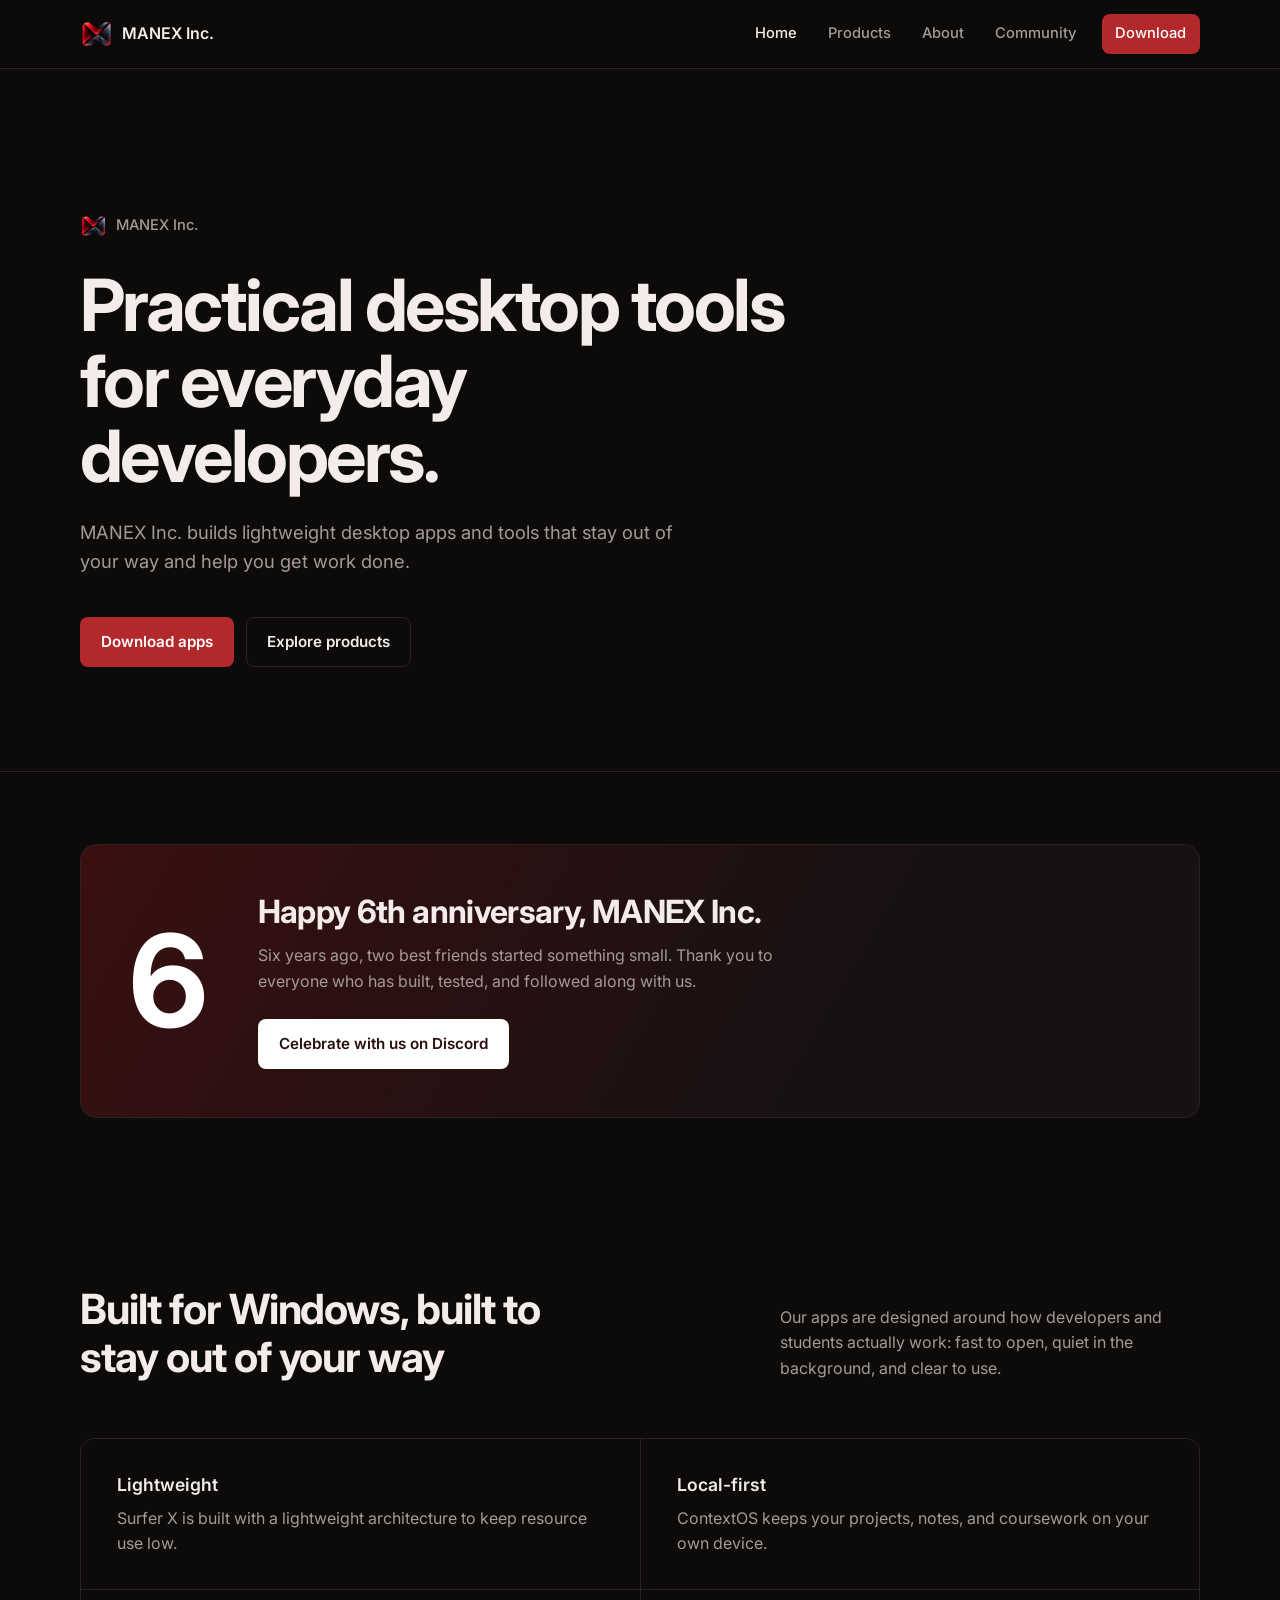
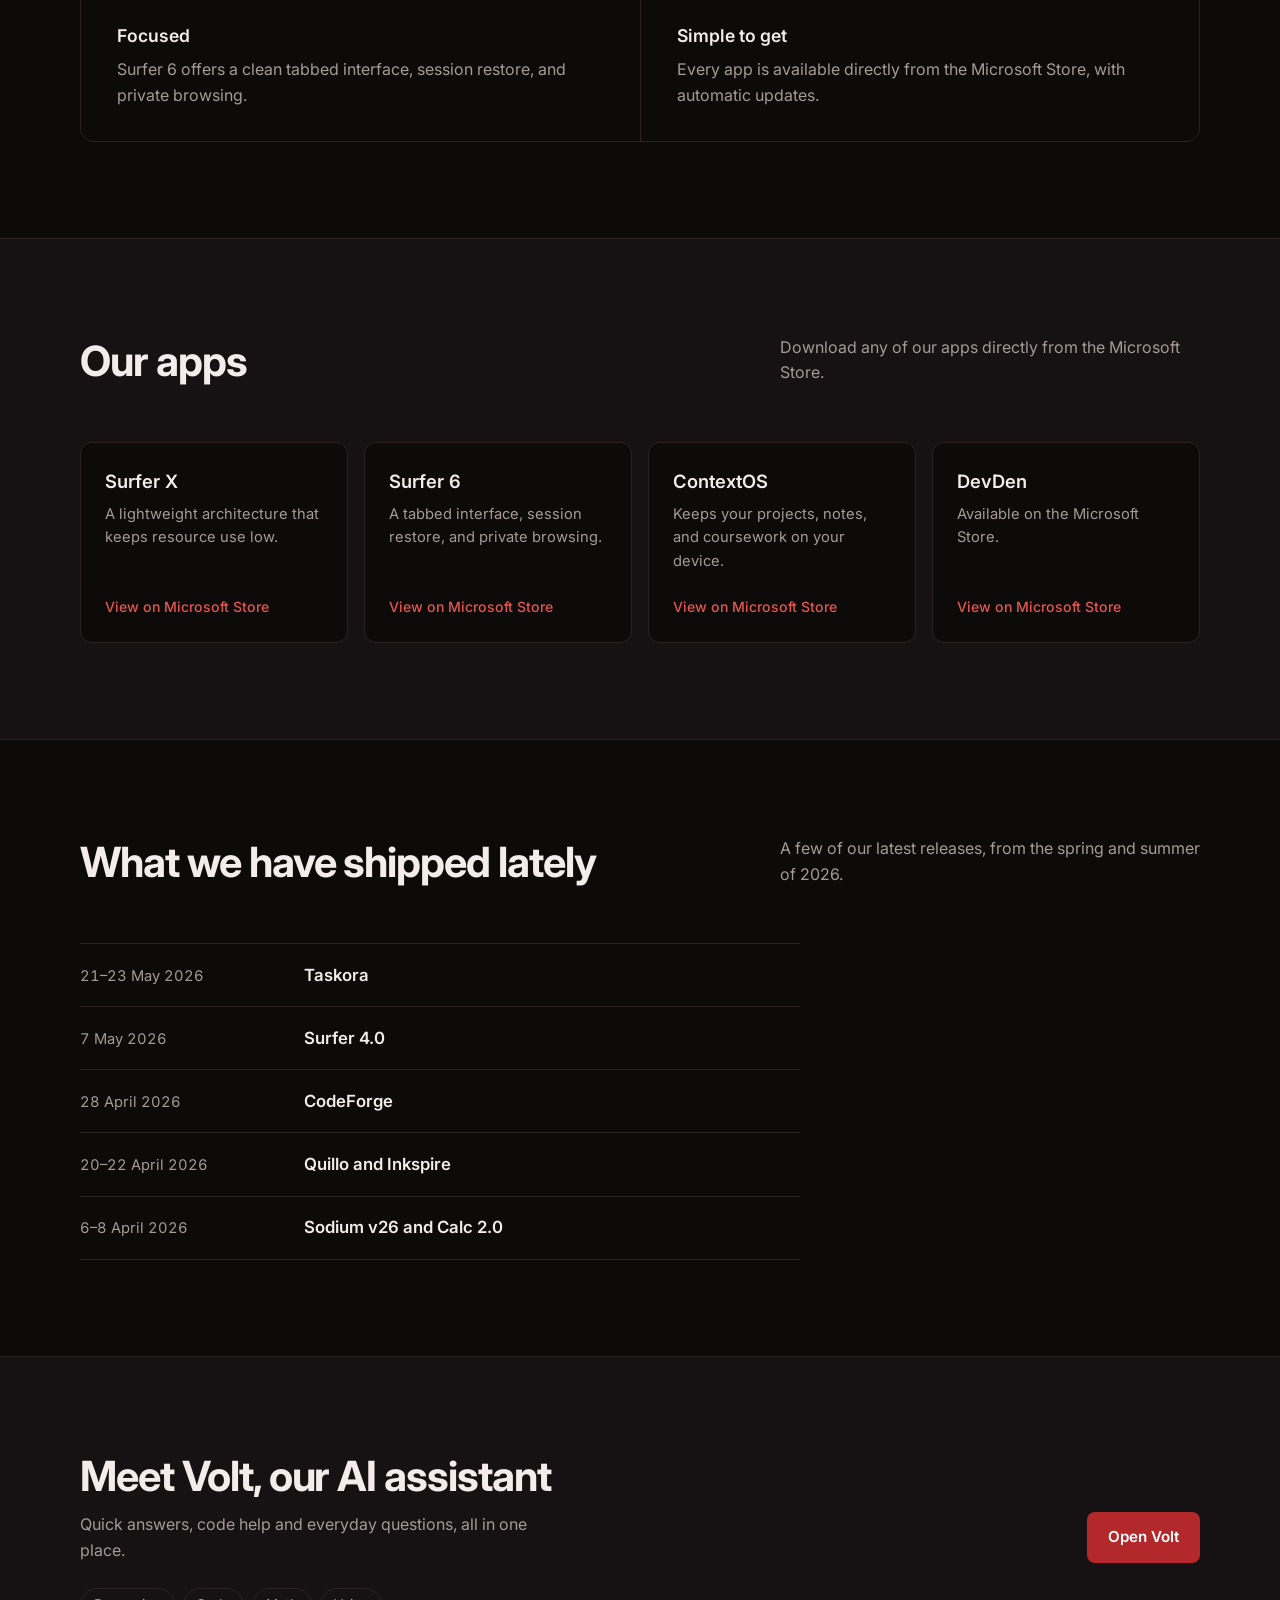
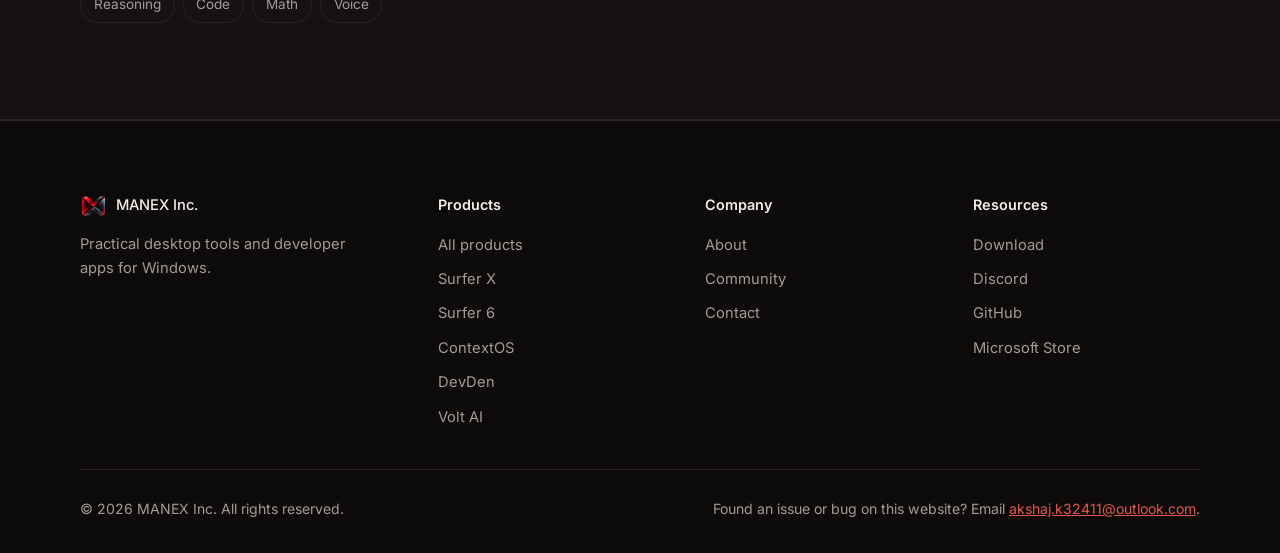
==== index.html @ 5c9aa399 "Update index.html" ====
<!DOCTYPE html>
<html lang="en">
<head>
    <meta name="google-site-verification" content="mHJNDv8RBPXiSzrul7kGbyPWmKvSy2_yMdU9v67b-m4" />
    <meta name="msvalidate.01" content="A043E2304D9712075BA56ECF57D7EE7D" />
    <meta charset="UTF-8">
    <meta name="viewport" content="width=device-width, initial-scale=1.0">
    <title>MANEX Inc. | Practical desktop tools for everyday developers</title>
    <meta name="description" content="MANEX Inc. builds practical desktop apps for Windows, including Surfer, ContextOS, and DevDen, plus Volt, our AI assistant." />
    <meta name="theme-color" content="#0d0a0a" />
    <meta property="og:title" content="MANEX Inc. | Practical desktop tools for everyday developers" />
    <meta property="og:description" content="MANEX Inc. builds practical desktop apps for Windows, including Surfer, ContextOS, and DevDen, plus Volt, our AI assistant." />
    <meta property="og:type" content="website" />
    <meta property="og:url" content="https://manex-inc.github.io/website/index.html" />
    <link rel="canonical" href="https://manex-inc.github.io/website/index.html" />
    <link rel="icon" href="assets/logo.png" type="image/png">
    <link rel="shortcut icon" href="assets/logo.png" type="image/png">
    <link rel="apple-touch-icon" href="assets/logo.png">
    <link rel="preconnect" href="https://fonts.googleapis.com">
    <link rel="preconnect" href="https://fonts.gstatic.com" crossorigin>
    <link href="https://fonts.googleapis.com/css2?family=Inter:wght@400;500;600;700&display=swap" rel="stylesheet"/>
    <script type="application/ld+json">
{
  "@context": "https://schema.org",
  "@graph": [
    {
      "@type": "Organization",
      "@id": "https://manex-inc.github.io/website/#organization",
      "name": "MANEX Inc.",
      "url": "https://manex-inc.github.io/website/",
      "logo": "https://manex-inc.github.io/website/assets/logo.png",
      "foundingDate": "2020-11-20",
      "sameAs": [
        "https://github.com/MANEX-Inc",
        "https://discord.gg/GRSvEkccnQ"
      ]
    },
    {
      "@type": "WebSite",
      "@id": "https://manex-inc.github.io/website/#website",
      "url": "https://manex-inc.github.io/website/",
      "name": "MANEX Inc.",
      "publisher": {
        "@id": "https://manex-inc.github.io/website/#organization"
      }
    }
  ]
}
    </script>
    <style>
        :root {
            color-scheme: dark;
            --bg: #0d0a0a;
            --surface: #161112;
            --surface-2: #1f1718;
            --border: #2c2224;
            --text: #f3ecea;
            --muted: #a59a98;
            --accent: #b3282a;
            --accent-hover: #9a1f22;
            --accent-soft: #e2574f;
            --font: "Inter", "Segoe UI", system-ui, -apple-system, sans-serif;
        }

        *, *::before, *::after { box-sizing: border-box; }
        html { scroll-behavior: smooth; }

        body {
            margin: 0;
            font-family: var(--font);
            font-size: 1rem;
            line-height: 1.6;
            color: var(--text);
            background: var(--bg);
            -webkit-font-smoothing: antialiased;
        }

        img { display: block; max-width: 100%; }
        a { color: inherit; }

        :focus-visible {
            outline: 2px solid var(--accent-soft);
            outline-offset: 3px;
            border-radius: 4px;
        }

        .wrap {
            width: min(1120px, 100% - 3rem);
            margin-inline: auto;
        }

        /* Navigation */
        .topbar {
            position: sticky;
            top: 0;
            z-index: 50;
            background: rgba(13, 10, 10, 0.85);
            backdrop-filter: blur(12px);
            border-bottom: 1px solid var(--border);
        }
        .topbar .wrap {
            display: flex;
            align-items: center;
            justify-content: space-between;
            height: 68px;
            gap: 1.5rem;
        }
        .nav-logo {
            display: inline-flex;
            align-items: center;
            gap: 0.6rem;
            text-decoration: none;
            font-weight: 600;
            font-size: 1rem;
        }
        .nav-logo img { width: 32px; height: 32px; border-radius: 8px; }
        .nav-links {
            display: flex;
            align-items: center;
            gap: 0.25rem;
            list-style: none;
            margin: 0;
            padding: 0;
        }
        .nav-item {
            display: inline-block;
            padding: 0.5rem 0.85rem;
            border-radius: 8px;
            text-decoration: none;
            font-size: 0.92rem;
            font-weight: 500;
            color: var(--muted);
            transition: color 0.2s, background 0.2s;
        }
        .nav-item:hover { color: var(--text); background: var(--surface); }
        .nav-item.active { color: var(--text); }
        .nav-cta {
            background: var(--accent);
            color: #fff !important;
            margin-left: 0.5rem;
        }
        .nav-cta:hover { background: var(--accent-hover); }

        /* Buttons */
        .btn {
            display: inline-flex;
            align-items: center;
            justify-content: center;
            padding: 0.75rem 1.25rem;
            border-radius: 8px;
            font: inherit;
            font-size: 0.95rem;
            font-weight: 600;
            text-decoration: none;
            border: 1px solid transparent;
            transition: background 0.2s, border-color 0.2s, color 0.2s;
        }
        .btn-primary { background: var(--accent); color: #fff; }
        .btn-primary:hover { background: var(--accent-hover); }
        .btn-outline { border-color: var(--border); color: var(--text); background: transparent; }
        .btn-outline:hover { border-color: var(--muted); background: var(--surface); }
        .btn-light { background: #fff; color: #2a0d0d; }
        .btn-light:hover { background: #f1e7e4; }

        /* Hero */
        .hero {
            padding: clamp(5rem, 12vw, 9rem) 0 clamp(4rem, 9vw, 6.5rem);
            border-bottom: 1px solid var(--border);
        }
        .hero-brand {
            display: inline-flex;
            align-items: center;
            gap: 0.6rem;
            color: var(--muted);
            font-size: 0.92rem;
            font-weight: 500;
            margin-bottom: 1.75rem;
        }
        .hero-brand img { width: 26px; height: 26px; border-radius: 6px; }
        .hero h1 {
            font-size: clamp(2.5rem, 6vw, 4.5rem);
            font-weight: 700;
            line-height: 1.05;
            letter-spacing: -0.035em;
            margin: 0 0 1.5rem;
            max-width: 15ch;
        }
        .hero p.lede {
            font-size: 1.15rem;
            color: var(--muted);
            max-width: 52ch;
            margin: 0 0 2.5rem;
        }
        .hero-btns { display: flex; flex-wrap: wrap; gap: 0.75rem; }

        /* Sections */
        .section { padding: clamp(4rem, 8vw, 6rem) 0; }
        .section.alt {
            background: var(--surface);
            border-block: 1px solid var(--border);
        }
        .section-head {
            display: grid;
            grid-template-columns: 1fr 1fr;
            gap: 2rem;
            align-items: end;
            margin-bottom: clamp(2.5rem, 5vw, 3.5rem);
        }
        .section h2 {
            font-size: clamp(1.9rem, 3.6vw, 2.6rem);
            font-weight: 700;
            line-height: 1.15;
            letter-spacing: -0.025em;
            margin: 0;
            max-width: 20ch;
        }
        .section-head p {
            color: var(--muted);
            margin: 0;
            max-width: 42ch;
            justify-self: end;
        }

        /* Anniversary */
        .anniv { padding: clamp(3rem, 6vw, 4.5rem) 0; }
        .anniv-panel {
            display: grid;
            grid-template-columns: auto 1fr;
            gap: clamp(2rem, 5vw, 3.5rem);
            align-items: center;
            padding: clamp(2rem, 4.5vw, 3rem);
            border-radius: 16px;
            background: linear-gradient(120deg, #3a0f10 0%, var(--surface) 70%);
            border: 1px solid var(--border);
        }
        .anniv-num {
            font-size: clamp(5rem, 11vw, 8rem);
            font-weight: 700;
            line-height: 0.85;
            letter-spacing: -0.05em;
            color: #fff;
        }
        .anniv h2 {
            font-size: clamp(1.5rem, 2.8vw, 2rem);
            font-weight: 700;
            letter-spacing: -0.02em;
            line-height: 1.2;
            margin: 0 0 0.75rem;
        }
        .anniv p { margin: 0 0 1.5rem; max-width: 52ch; color: var(--muted); }

        /* Principles */
        .principles {
            display: grid;
            grid-template-columns: repeat(2, 1fr);
            gap: 1px;
            background: var(--border);
            border: 1px solid var(--border);
            border-radius: 14px;
            overflow: hidden;
        }
        .principle {
            background: var(--bg);
            padding: 2rem 2.25rem;
        }
        .principle h3 {
            font-size: 1.1rem;
            font-weight: 600;
            margin: 0 0 0.45rem;
        }
        .principle p { margin: 0; color: var(--muted); }

        /* App cards */
        .apps {
            display: grid;
            grid-template-columns: repeat(auto-fit, minmax(230px, 1fr));
            gap: 1rem;
        }
        .app {
            display: flex;
            flex-direction: column;
            gap: 0.4rem;
            padding: 1.5rem;
            background: var(--bg);
            border: 1px solid var(--border);
            border-radius: 12px;
            text-decoration: none;
            transition: border-color 0.2s, background 0.2s;
        }
        .app:hover { border-color: var(--accent); background: var(--surface-2); }
        .app-name { font-size: 1.15rem; font-weight: 600; }
        .app-desc { color: var(--muted); font-size: 0.92rem; }
        .app-store {
            margin-top: auto;
            padding-top: 1rem;
            font-size: 0.88rem;
            font-weight: 500;
            color: var(--accent-soft);
        }

        /* Timeline */
        .timeline {
            list-style: none;
            margin: 0;
            padding: 0;
            max-width: 720px;
            border-top: 1px solid var(--border);
        }
        .timeline li {
            display: grid;
            grid-template-columns: 200px 1fr;
            gap: 1.5rem;
            align-items: baseline;
            padding: 1.1rem 0;
            border-bottom: 1px solid var(--border);
        }
        .timeline .when {
            color: var(--muted);
            font-size: 0.92rem;
            font-variant-numeric: tabular-nums;
        }
        .timeline .what { font-size: 1.05rem; font-weight: 600; }

        /* Volt */
        .volt {
            display: grid;
            grid-template-columns: 1fr auto;
            gap: 2rem;
            align-items: center;
        }
        .volt h2 { margin-bottom: 0.75rem; }
        .volt-lead { color: var(--muted); margin: 0 0 1.5rem; max-width: 48ch; }
        .chips { display: flex; flex-wrap: wrap; gap: 0.5rem; }
        .chip {
            padding: 0.35rem 0.8rem;
            border: 1px solid var(--border);
            border-radius: 999px;
            font-size: 0.85rem;
            color: var(--muted);
        }

        /* Footer */
        footer {
            border-top: 1px solid var(--border);
            padding: clamp(3rem, 6vw, 4.5rem) 0 2rem;
            background: var(--bg);
        }
        .footer-top {
            display: grid;
            grid-template-columns: 1.4fr repeat(3, 1fr);
            gap: 2.5rem;
            padding-bottom: 2.5rem;
            border-bottom: 1px solid var(--border);
        }
        .footer-brand .hero-brand { color: var(--text); margin-bottom: 0.9rem; }
        .footer-brand p { margin: 0; max-width: 32ch; color: var(--muted); font-size: 0.92rem; }
        .footer-col h4 {
            font-size: 0.9rem;
            color: var(--text);
            margin: 0 0 1rem;
            font-weight: 600;
        }
        .footer-col ul { list-style: none; padding: 0; margin: 0; display: grid; gap: 0.55rem; }
        .footer-col a { text-decoration: none; color: var(--muted); font-size: 0.92rem; transition: color 0.2s; }
        .footer-col a:hover { color: var(--text); }
        .footer-bottom {
            display: flex;
            flex-wrap: wrap;
            justify-content: space-between;
            gap: 0.8rem;
            padding-top: 1.75rem;
            font-size: 0.88rem;
            color: var(--muted);
        }
        .footer-bottom p { margin: 0; }
        .footer-bottom a { color: var(--accent-soft); }

        /* Responsive */
        @media (max-width: 960px) {
            .section-head, .volt { grid-template-columns: 1fr; }
            .section-head p { justify-self: start; }
            .anniv-panel { grid-template-columns: 1fr; }
            .footer-top { grid-template-columns: 1fr 1fr; }
        }

        @media (max-width: 720px) {
            .topbar .wrap { height: auto; padding: 0.75rem 0; flex-wrap: wrap; }
            .nav-links { flex-wrap: wrap; justify-content: flex-end; gap: 0.1rem; }
            .nav-item { padding: 0.45rem 0.6rem; font-size: 0.85rem; }
            .nav-cta { margin-left: 0; }
            .principles { grid-template-columns: 1fr; }
            .timeline li { grid-template-columns: 1fr; gap: 0.25rem; }
            .footer-top { grid-template-columns: 1fr; }
        }

        @media (prefers-reduced-motion: reduce) {
            *, *::before, *::after {
                transition: none !important;
                scroll-behavior: auto !important;
            }
        }
    </style>
</head>
<body>
    <header>
        <nav class="topbar">
            <div class="wrap">
                <a class="nav-logo" href="index.html">
                    <img src="assets/logo.png" alt="MANEX Inc. logo" />
                    <span>MANEX Inc.</span>
                </a>
                <ul class="nav-links">
                    <li><a class="nav-item active" href="index.html" aria-current="page">Home</a></li>
                    <li><a class="nav-item" href="products.html">Products</a></li>
                    <li><a class="nav-item" href="about.html">About</a></li>
                    <li><a class="nav-item" href="community.html">Community</a></li>
                    <li><a class="nav-item nav-cta" href="download.html">Download</a></li>
                </ul>
            </div>
        </nav>
    </header>

    <main>
        <section class="hero">
            <div class="wrap">
                <div class="hero-brand">
                    <img src="assets/logo.png" alt="" />
                    <span>MANEX Inc.</span>
                </div>
                <h1>Practical desktop tools for everyday developers.</h1>
                <p class="lede">MANEX Inc. builds lightweight desktop apps and tools that stay out of your way and help you get work done.</p>
                <div class="hero-btns">
                    <a class="btn btn-primary" href="download.html">Download apps</a>
                    <a class="btn btn-outline" href="products.html">Explore products</a>
                </div>
            </div>
        </section>

        <section class="anniv">
            <div class="wrap">
                <div class="anniv-panel">
                    <div class="anniv-num">6</div>
                    <div>
                        <h2>Happy 6th anniversary, MANEX Inc.</h2>
                        <p>Six years ago, two best friends started something small. Thank you to everyone who has built, tested, and followed along with us.</p>
                        <a class="btn btn-light" href="https://discord.gg/GRSvEkccnQ" target="_blank" rel="noopener">Celebrate with us on Discord</a>
                    </div>
                </div>
            </div>
        </section>

        <section class="section">
            <div class="wrap">
                <div class="section-head">
                    <h2>Built for Windows, built to stay out of your way</h2>
                    <p>Our apps are designed around how developers and students actually work: fast to open, quiet in the background, and clear to use.</p>
                </div>
                <div class="principles">
                    <div class="principle">
                        <h3>Lightweight</h3>
                        <p>Surfer X is built with a lightweight architecture to keep resource use low.</p>
                    </div>
                    <div class="principle">
                        <h3>Local-first</h3>
                        <p>ContextOS keeps your projects, notes, and coursework on your own device.</p>
                    </div>
                    <div class="principle">
                        <h3>Focused</h3>
                        <p>Surfer 6 offers a clean tabbed interface, session restore, and private browsing.</p>
                    </div>
                    <div class="principle">
                        <h3>Simple to get</h3>
                        <p>Every app is available directly from the Microsoft Store, with automatic updates.</p>
                    </div>
                </div>
            </div>
        </section>

        <section class="section alt">
            <div class="wrap">
                <div class="section-head">
                    <h2>Our apps</h2>
                    <p>Download any of our apps directly from the Microsoft Store.</p>
                </div>
                <div class="apps">
                    <a class="app" href="https://apps.microsoft.com/detail/9ncp4wxvtqsq" target="_blank" rel="noopener">
                        <span class="app-name">Surfer X</span>
                        <span class="app-desc">A lightweight architecture that keeps resource use low.</span>
                        <span class="app-store">View on Microsoft Store</span>
                    </a>
                    <a class="app" href="https://apps.microsoft.com/detail/9n2dh5jwst6z" target="_blank" rel="noopener">
                        <span class="app-name">Surfer 6</span>
                        <span class="app-desc">A tabbed interface, session restore, and private browsing.</span>
                        <span class="app-store">View on Microsoft Store</span>
                    </a>
                    <a class="app" href="https://apps.microsoft.com/detail/9p7qc5qmm44f" target="_blank" rel="noopener">
                        <span class="app-name">ContextOS</span>
                        <span class="app-desc">Keeps your projects, notes, and coursework on your device.</span>
                        <span class="app-store">View on Microsoft Store</span>
                    </a>
                    <a class="app" href="https://apps.microsoft.com/detail/9n4m2wml2n27" target="_blank" rel="noopener">
                        <span class="app-name">DevDen</span>
                        <span class="app-desc">Available on the Microsoft Store.</span>
                        <span class="app-store">View on Microsoft Store</span>
                    </a>
                </div>
            </div>
        </section>

        <section class="section">
            <div class="wrap">
                <div class="section-head">
                    <h2>What we have shipped lately</h2>
                    <p>A few of our latest releases, from the spring and summer of 2026.</p>
                </div>
                <ul class="timeline">
                    <li>
                        <span class="when">21–23 May 2026</span>
                        <span class="what">Taskora</span>
                    </li>
                    <li>
                        <span class="when">7 May 2026</span>
                        <span class="what">Surfer 4.0</span>
                    </li>
                    <li>
                        <span class="when">28 April 2026</span>
                        <span class="what">CodeForge</span>
                    </li>
                    <li>
                        <span class="when">20–22 April 2026</span>
                        <span class="what">Quillo and Inkspire</span>
                    </li>
                    <li>
                        <span class="when">6–8 April 2026</span>
                        <span class="what">Sodium v26 and Calc 2.0</span>
                    </li>
                </ul>
            </div>
        </section>

        <section class="section alt">
            <div class="wrap volt">
                <div>
                    <h2>Meet Volt, our AI assistant</h2>
                    <p class="volt-lead">Quick answers, code help and everyday questions, all in one place.</p>
                    <div class="chips">
                        <span class="chip">Reasoning</span>
                        <span class="chip">Code</span>
                        <span class="chip">Math</span>
                        <span class="chip">Voice</span>
                    </div>
                </div>
                <a class="btn btn-primary" href="https://volt-manex.vercel.app" target="_blank" rel="noopener">Open Volt</a>
            </div>
        </section>
    </main>

    <footer>
        <div class="wrap">
            <div class="footer-top">
                <div class="footer-brand">
                    <div class="hero-brand"><img src="assets/logo.png" alt="" style="width:26px;height:26px;" /><span>MANEX Inc.</span></div>
                    <p>Practical desktop tools and developer apps for Windows.</p>
                </div>
                <div class="footer-col">
                    <h4>Products</h4>
                    <ul>
                        <li><a href="products.html">All products</a></li>
                        <li><a href="https://apps.microsoft.com/detail/9ncp4wxvtqsq" target="_blank" rel="noopener">Surfer X</a></li>
                        <li><a href="https://apps.microsoft.com/detail/9n2dh5jwst6z" target="_blank" rel="noopener">Surfer 6</a></li>
                        <li><a href="https://apps.microsoft.com/detail/9p7qc5qmm44f" target="_blank" rel="noopener">ContextOS</a></li>
                        <li><a href="https://apps.microsoft.com/detail/9n4m2wml2n27" target="_blank" rel="noopener">DevDen</a></li>
                        <li><a href="https://volt-manex.vercel.app" target="_blank" rel="noopener">Volt AI</a></li>
                    </ul>
                </div>
                <div class="footer-col">
                    <h4>Company</h4>
                    <ul>
                        <li><a href="about.html">About</a></li>
                        <li><a href="community.html">Community</a></li>
                        <li><a href="mailto:akshaj.k32411@outlook.com">Contact</a></li>
                    </ul>
                </div>
                <div class="footer-col">
                    <h4>Resources</h4>
                    <ul>
                        <li><a href="download.html">Download</a></li>
                        <li><a href="https://discord.gg/GRSvEkccnQ" target="_blank" rel="noopener">Discord</a></li>
                        <li><a href="https://github.com/MANEX-Inc" target="_blank" rel="noopener">GitHub</a></li>
                        <li><a href="https://apps.microsoft.com/search/publisher?name=MANEX-Inc." target="_blank" rel="noopener">Microsoft Store</a></li>
                    </ul>
                </div>
            </div>
            <div class="footer-bottom">
                <p>© 2026 MANEX Inc. All rights reserved.</p>
                <p>Found an issue or bug on this website? Email <a href="mailto:akshaj.k32411@outlook.com">akshaj.k32411@outlook.com</a>.</p>
            </div>
        </div>
    </footer>
</body>
</html>
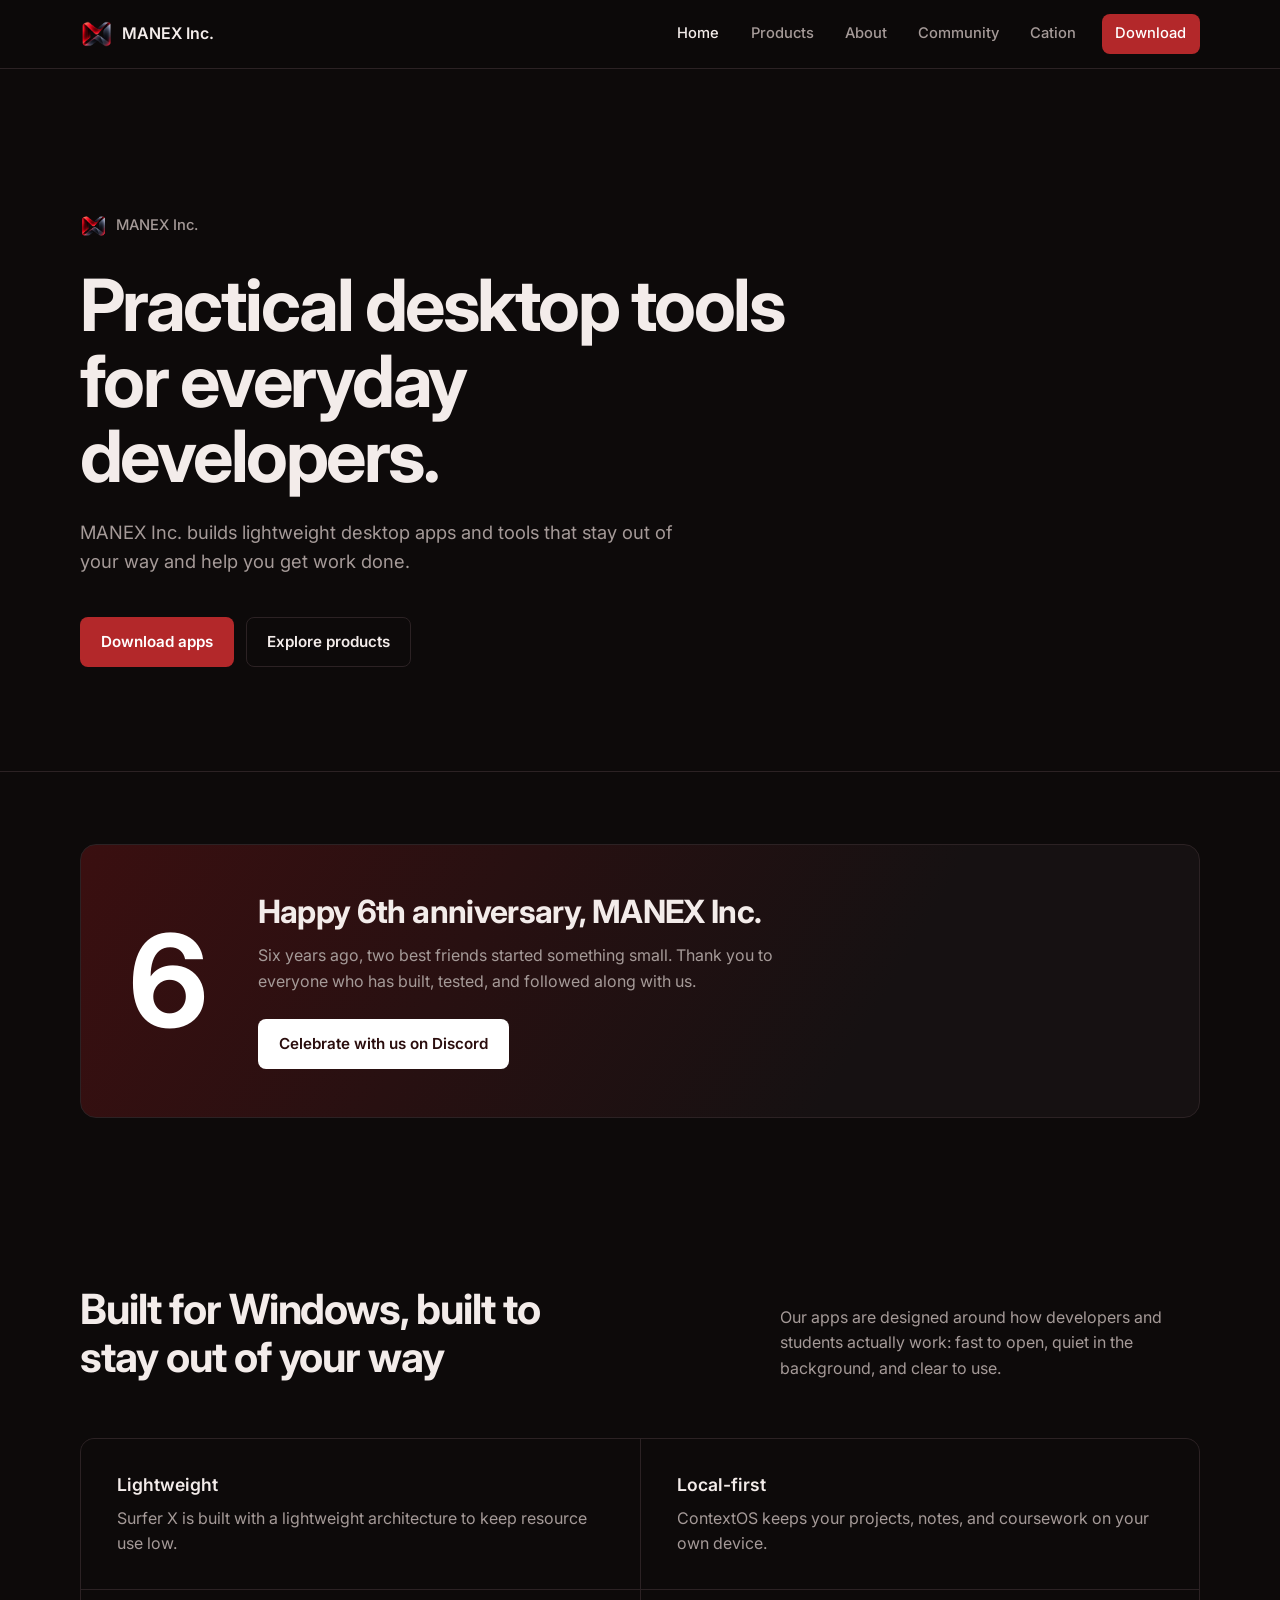
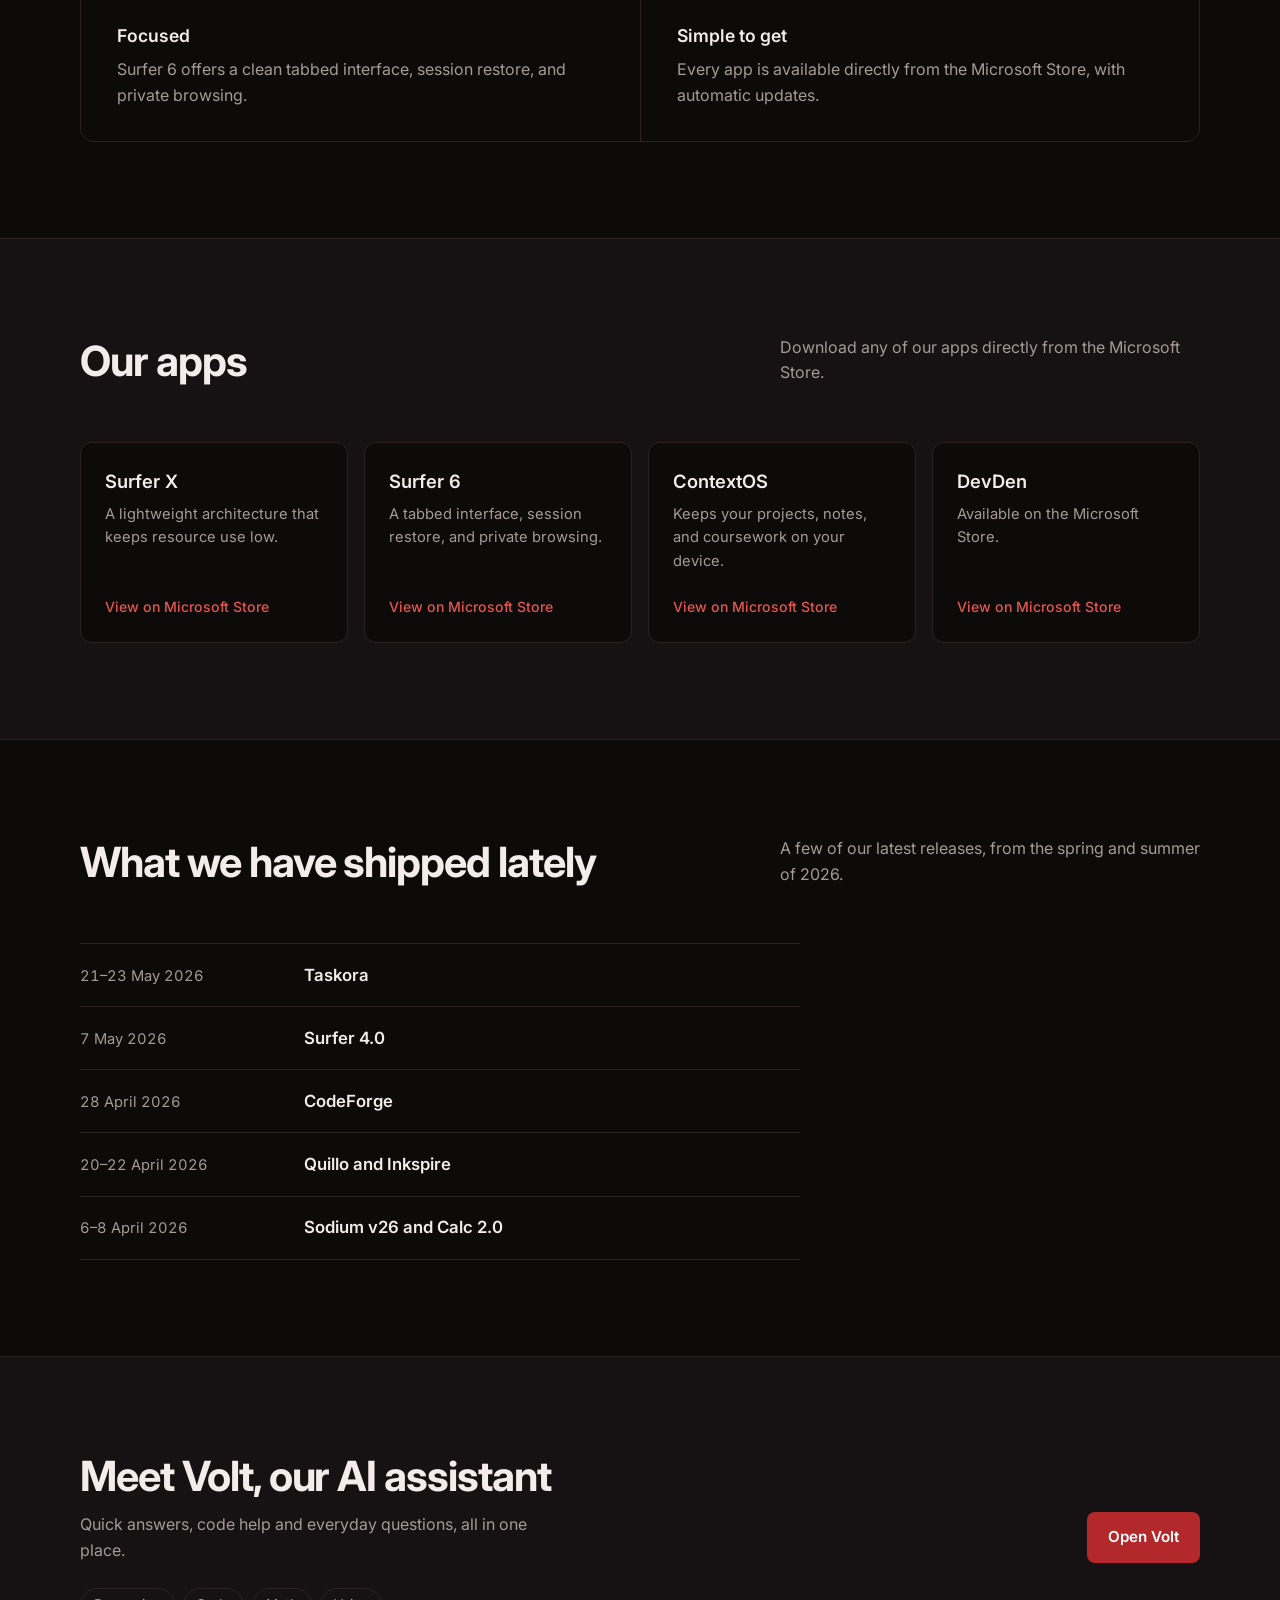
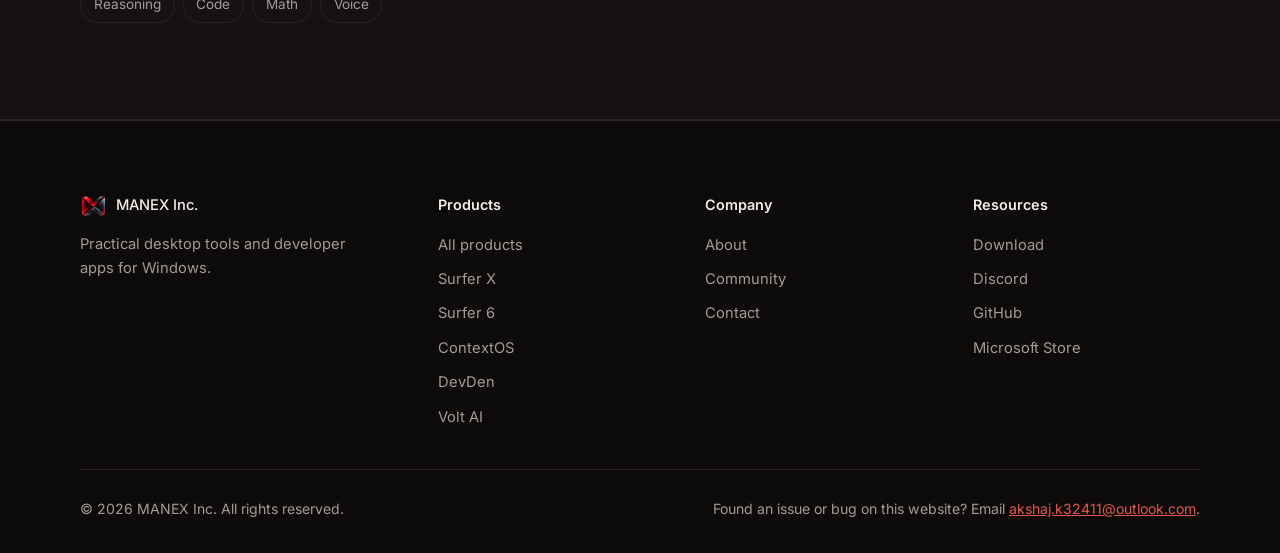
==== commit 2d9f93df: "Add 'Cation' link to navigation menu" ====
--- a/index.html
+++ b/index.html
@@ -414,6 +414,7 @@
                     <li><a class="nav-item" href="products.html">Products</a></li>
                     <li><a class="nav-item" href="about.html">About</a></li>
                     <li><a class="nav-item" href="community.html">Community</a></li>
+                    <li><a class="nav-item" href="cation.html">Cation</a></li>
                     <li><a class="nav-item nav-cta" href="download.html">Download</a></li>
                 </ul>
             </div>
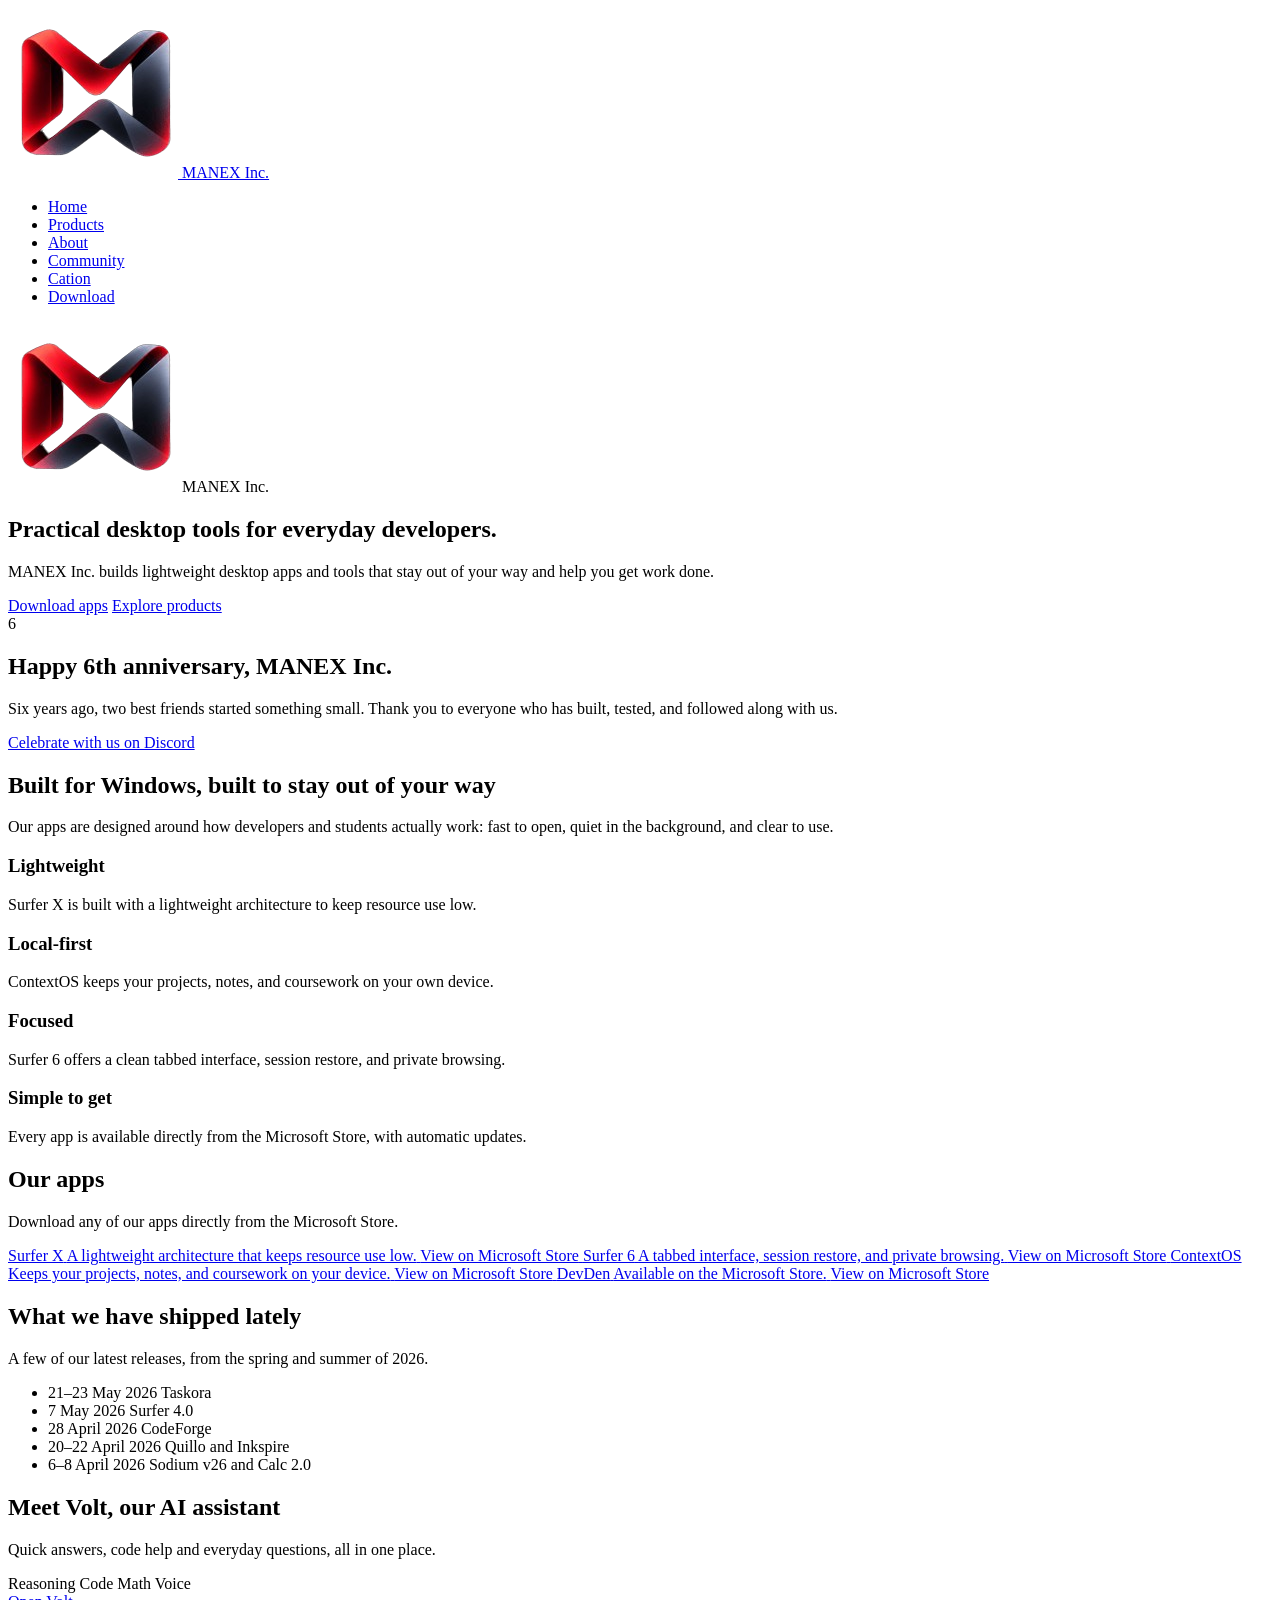
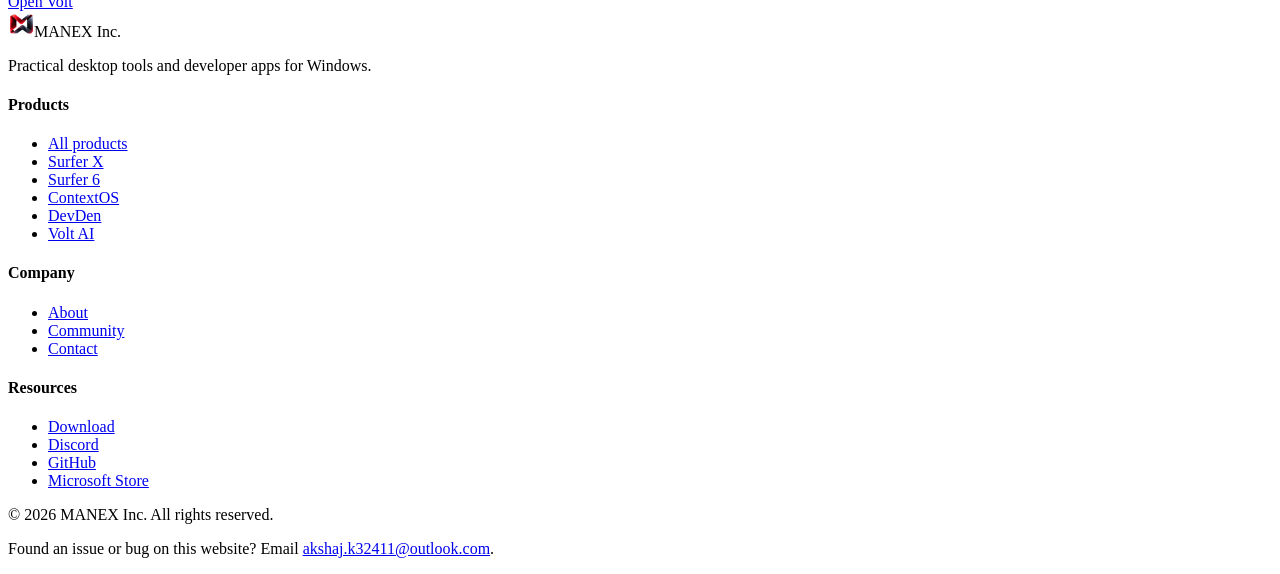
==== commit 26248e86: "Update index.html" ====
--- a/index.html
+++ b/index.html
@@ -47,359 +47,7 @@
   ]
 }
     </script>
-    <style>
-        :root {
-            color-scheme: dark;
-            --bg: #0d0a0a;
-            --surface: #161112;
-            --surface-2: #1f1718;
-            --border: #2c2224;
-            --text: #f3ecea;
-            --muted: #a59a98;
-            --accent: #b3282a;
-            --accent-hover: #9a1f22;
-            --accent-soft: #e2574f;
-            --font: "Inter", "Segoe UI", system-ui, -apple-system, sans-serif;
-        }
-
-        *, *::before, *::after { box-sizing: border-box; }
-        html { scroll-behavior: smooth; }
-
-        body {
-            margin: 0;
-            font-family: var(--font);
-            font-size: 1rem;
-            line-height: 1.6;
-            color: var(--text);
-            background: var(--bg);
-            -webkit-font-smoothing: antialiased;
-        }
-
-        img { display: block; max-width: 100%; }
-        a { color: inherit; }
-
-        :focus-visible {
-            outline: 2px solid var(--accent-soft);
-            outline-offset: 3px;
-            border-radius: 4px;
-        }
-
-        .wrap {
-            width: min(1120px, 100% - 3rem);
-            margin-inline: auto;
-        }
-
-        /* Navigation */
-        .topbar {
-            position: sticky;
-            top: 0;
-            z-index: 50;
-            background: rgba(13, 10, 10, 0.85);
-            backdrop-filter: blur(12px);
-            border-bottom: 1px solid var(--border);
-        }
-        .topbar .wrap {
-            display: flex;
-            align-items: center;
-            justify-content: space-between;
-            height: 68px;
-            gap: 1.5rem;
-        }
-        .nav-logo {
-            display: inline-flex;
-            align-items: center;
-            gap: 0.6rem;
-            text-decoration: none;
-            font-weight: 600;
-            font-size: 1rem;
-        }
-        .nav-logo img { width: 32px; height: 32px; border-radius: 8px; }
-        .nav-links {
-            display: flex;
-            align-items: center;
-            gap: 0.25rem;
-            list-style: none;
-            margin: 0;
-            padding: 0;
-        }
-        .nav-item {
-            display: inline-block;
-            padding: 0.5rem 0.85rem;
-            border-radius: 8px;
-            text-decoration: none;
-            font-size: 0.92rem;
-            font-weight: 500;
-            color: var(--muted);
-            transition: color 0.2s, background 0.2s;
-        }
-        .nav-item:hover { color: var(--text); background: var(--surface); }
-        .nav-item.active { color: var(--text); }
-        .nav-cta {
-            background: var(--accent);
-            color: #fff !important;
-            margin-left: 0.5rem;
-        }
-        .nav-cta:hover { background: var(--accent-hover); }
-
-        /* Buttons */
-        .btn {
-            display: inline-flex;
-            align-items: center;
-            justify-content: center;
-            padding: 0.75rem 1.25rem;
-            border-radius: 8px;
-            font: inherit;
-            font-size: 0.95rem;
-            font-weight: 600;
-            text-decoration: none;
-            border: 1px solid transparent;
-            transition: background 0.2s, border-color 0.2s, color 0.2s;
-        }
-        .btn-primary { background: var(--accent); color: #fff; }
-        .btn-primary:hover { background: var(--accent-hover); }
-        .btn-outline { border-color: var(--border); color: var(--text); background: transparent; }
-        .btn-outline:hover { border-color: var(--muted); background: var(--surface); }
-        .btn-light { background: #fff; color: #2a0d0d; }
-        .btn-light:hover { background: #f1e7e4; }
-
-        /* Hero */
-        .hero {
-            padding: clamp(5rem, 12vw, 9rem) 0 clamp(4rem, 9vw, 6.5rem);
-            border-bottom: 1px solid var(--border);
-        }
-        .hero-brand {
-            display: inline-flex;
-            align-items: center;
-            gap: 0.6rem;
-            color: var(--muted);
-            font-size: 0.92rem;
-            font-weight: 500;
-            margin-bottom: 1.75rem;
-        }
-        .hero-brand img { width: 26px; height: 26px; border-radius: 6px; }
-        .hero h1 {
-            font-size: clamp(2.5rem, 6vw, 4.5rem);
-            font-weight: 700;
-            line-height: 1.05;
-            letter-spacing: -0.035em;
-            margin: 0 0 1.5rem;
-            max-width: 15ch;
-        }
-        .hero p.lede {
-            font-size: 1.15rem;
-            color: var(--muted);
-            max-width: 52ch;
-            margin: 0 0 2.5rem;
-        }
-        .hero-btns { display: flex; flex-wrap: wrap; gap: 0.75rem; }
-
-        /* Sections */
-        .section { padding: clamp(4rem, 8vw, 6rem) 0; }
-        .section.alt {
-            background: var(--surface);
-            border-block: 1px solid var(--border);
-        }
-        .section-head {
-            display: grid;
-            grid-template-columns: 1fr 1fr;
-            gap: 2rem;
-            align-items: end;
-            margin-bottom: clamp(2.5rem, 5vw, 3.5rem);
-        }
-        .section h2 {
-            font-size: clamp(1.9rem, 3.6vw, 2.6rem);
-            font-weight: 700;
-            line-height: 1.15;
-            letter-spacing: -0.025em;
-            margin: 0;
-            max-width: 20ch;
-        }
-        .section-head p {
-            color: var(--muted);
-            margin: 0;
-            max-width: 42ch;
-            justify-self: end;
-        }
-
-        /* Anniversary */
-        .anniv { padding: clamp(3rem, 6vw, 4.5rem) 0; }
-        .anniv-panel {
-            display: grid;
-            grid-template-columns: auto 1fr;
-            gap: clamp(2rem, 5vw, 3.5rem);
-            align-items: center;
-            padding: clamp(2rem, 4.5vw, 3rem);
-            border-radius: 16px;
-            background: linear-gradient(120deg, #3a0f10 0%, var(--surface) 70%);
-            border: 1px solid var(--border);
-        }
-        .anniv-num {
-            font-size: clamp(5rem, 11vw, 8rem);
-            font-weight: 700;
-            line-height: 0.85;
-            letter-spacing: -0.05em;
-            color: #fff;
-        }
-        .anniv h2 {
-            font-size: clamp(1.5rem, 2.8vw, 2rem);
-            font-weight: 700;
-            letter-spacing: -0.02em;
-            line-height: 1.2;
-            margin: 0 0 0.75rem;
-        }
-        .anniv p { margin: 0 0 1.5rem; max-width: 52ch; color: var(--muted); }
-
-        /* Principles */
-        .principles {
-            display: grid;
-            grid-template-columns: repeat(2, 1fr);
-            gap: 1px;
-            background: var(--border);
-            border: 1px solid var(--border);
-            border-radius: 14px;
-            overflow: hidden;
-        }
-        .principle {
-            background: var(--bg);
-            padding: 2rem 2.25rem;
-        }
-        .principle h3 {
-            font-size: 1.1rem;
-            font-weight: 600;
-            margin: 0 0 0.45rem;
-        }
-        .principle p { margin: 0; color: var(--muted); }
-
-        /* App cards */
-        .apps {
-            display: grid;
-            grid-template-columns: repeat(auto-fit, minmax(230px, 1fr));
-            gap: 1rem;
-        }
-        .app {
-            display: flex;
-            flex-direction: column;
-            gap: 0.4rem;
-            padding: 1.5rem;
-            background: var(--bg);
-            border: 1px solid var(--border);
-            border-radius: 12px;
-            text-decoration: none;
-            transition: border-color 0.2s, background 0.2s;
-        }
-        .app:hover { border-color: var(--accent); background: var(--surface-2); }
-        .app-name { font-size: 1.15rem; font-weight: 600; }
-        .app-desc { color: var(--muted); font-size: 0.92rem; }
-        .app-store {
-            margin-top: auto;
-            padding-top: 1rem;
-            font-size: 0.88rem;
-            font-weight: 500;
-            color: var(--accent-soft);
-        }
-
-        /* Timeline */
-        .timeline {
-            list-style: none;
-            margin: 0;
-            padding: 0;
-            max-width: 720px;
-            border-top: 1px solid var(--border);
-        }
-        .timeline li {
-            display: grid;
-            grid-template-columns: 200px 1fr;
-            gap: 1.5rem;
-            align-items: baseline;
-            padding: 1.1rem 0;
-            border-bottom: 1px solid var(--border);
-        }
-        .timeline .when {
-            color: var(--muted);
-            font-size: 0.92rem;
-            font-variant-numeric: tabular-nums;
-        }
-        .timeline .what { font-size: 1.05rem; font-weight: 600; }
-
-        /* Volt */
-        .volt {
-            display: grid;
-            grid-template-columns: 1fr auto;
-            gap: 2rem;
-            align-items: center;
-        }
-        .volt h2 { margin-bottom: 0.75rem; }
-        .volt-lead { color: var(--muted); margin: 0 0 1.5rem; max-width: 48ch; }
-        .chips { display: flex; flex-wrap: wrap; gap: 0.5rem; }
-        .chip {
-            padding: 0.35rem 0.8rem;
-            border: 1px solid var(--border);
-            border-radius: 999px;
-            font-size: 0.85rem;
-            color: var(--muted);
-        }
-
-        /* Footer */
-        footer {
-            border-top: 1px solid var(--border);
-            padding: clamp(3rem, 6vw, 4.5rem) 0 2rem;
-            background: var(--bg);
-        }
-        .footer-top {
-            display: grid;
-            grid-template-columns: 1.4fr repeat(3, 1fr);
-            gap: 2.5rem;
-            padding-bottom: 2.5rem;
-            border-bottom: 1px solid var(--border);
-        }
-        .footer-brand .hero-brand { color: var(--text); margin-bottom: 0.9rem; }
-        .footer-brand p { margin: 0; max-width: 32ch; color: var(--muted); font-size: 0.92rem; }
-        .footer-col h4 {
-            font-size: 0.9rem;
-            color: var(--text);
-            margin: 0 0 1rem;
-            font-weight: 600;
-        }
-        .footer-col ul { list-style: none; padding: 0; margin: 0; display: grid; gap: 0.55rem; }
-        .footer-col a { text-decoration: none; color: var(--muted); font-size: 0.92rem; transition: color 0.2s; }
-        .footer-col a:hover { color: var(--text); }
-        .footer-bottom {
-            display: flex;
-            flex-wrap: wrap;
-            justify-content: space-between;
-            gap: 0.8rem;
-            padding-top: 1.75rem;
-            font-size: 0.88rem;
-            color: var(--muted);
-        }
-        .footer-bottom p { margin: 0; }
-        .footer-bottom a { color: var(--accent-soft); }
-
-        /* Responsive */
-        @media (max-width: 960px) {
-            .section-head, .volt { grid-template-columns: 1fr; }
-            .section-head p { justify-self: start; }
-            .anniv-panel { grid-template-columns: 1fr; }
-            .footer-top { grid-template-columns: 1fr 1fr; }
-        }
-
-        @media (max-width: 720px) {
-            .topbar .wrap { height: auto; padding: 0.75rem 0; flex-wrap: wrap; }
-            .nav-links { flex-wrap: wrap; justify-content: flex-end; gap: 0.1rem; }
-            .nav-item { padding: 0.45rem 0.6rem; font-size: 0.85rem; }
-            .nav-cta { margin-left: 0; }
-            .principles { grid-template-columns: 1fr; }
-            .timeline li { grid-template-columns: 1fr; gap: 0.25rem; }
-            .footer-top { grid-template-columns: 1fr; }
-        }
-
-        @media (prefers-reduced-motion: reduce) {
-            *, *::before, *::after {
-                transition: none !important;
-                scroll-behavior: auto !important;
-            }
-        }
-    </style>
+    <link rel="stylesheet" href="api/styles.css">
 </head>
 <body>
     <header>
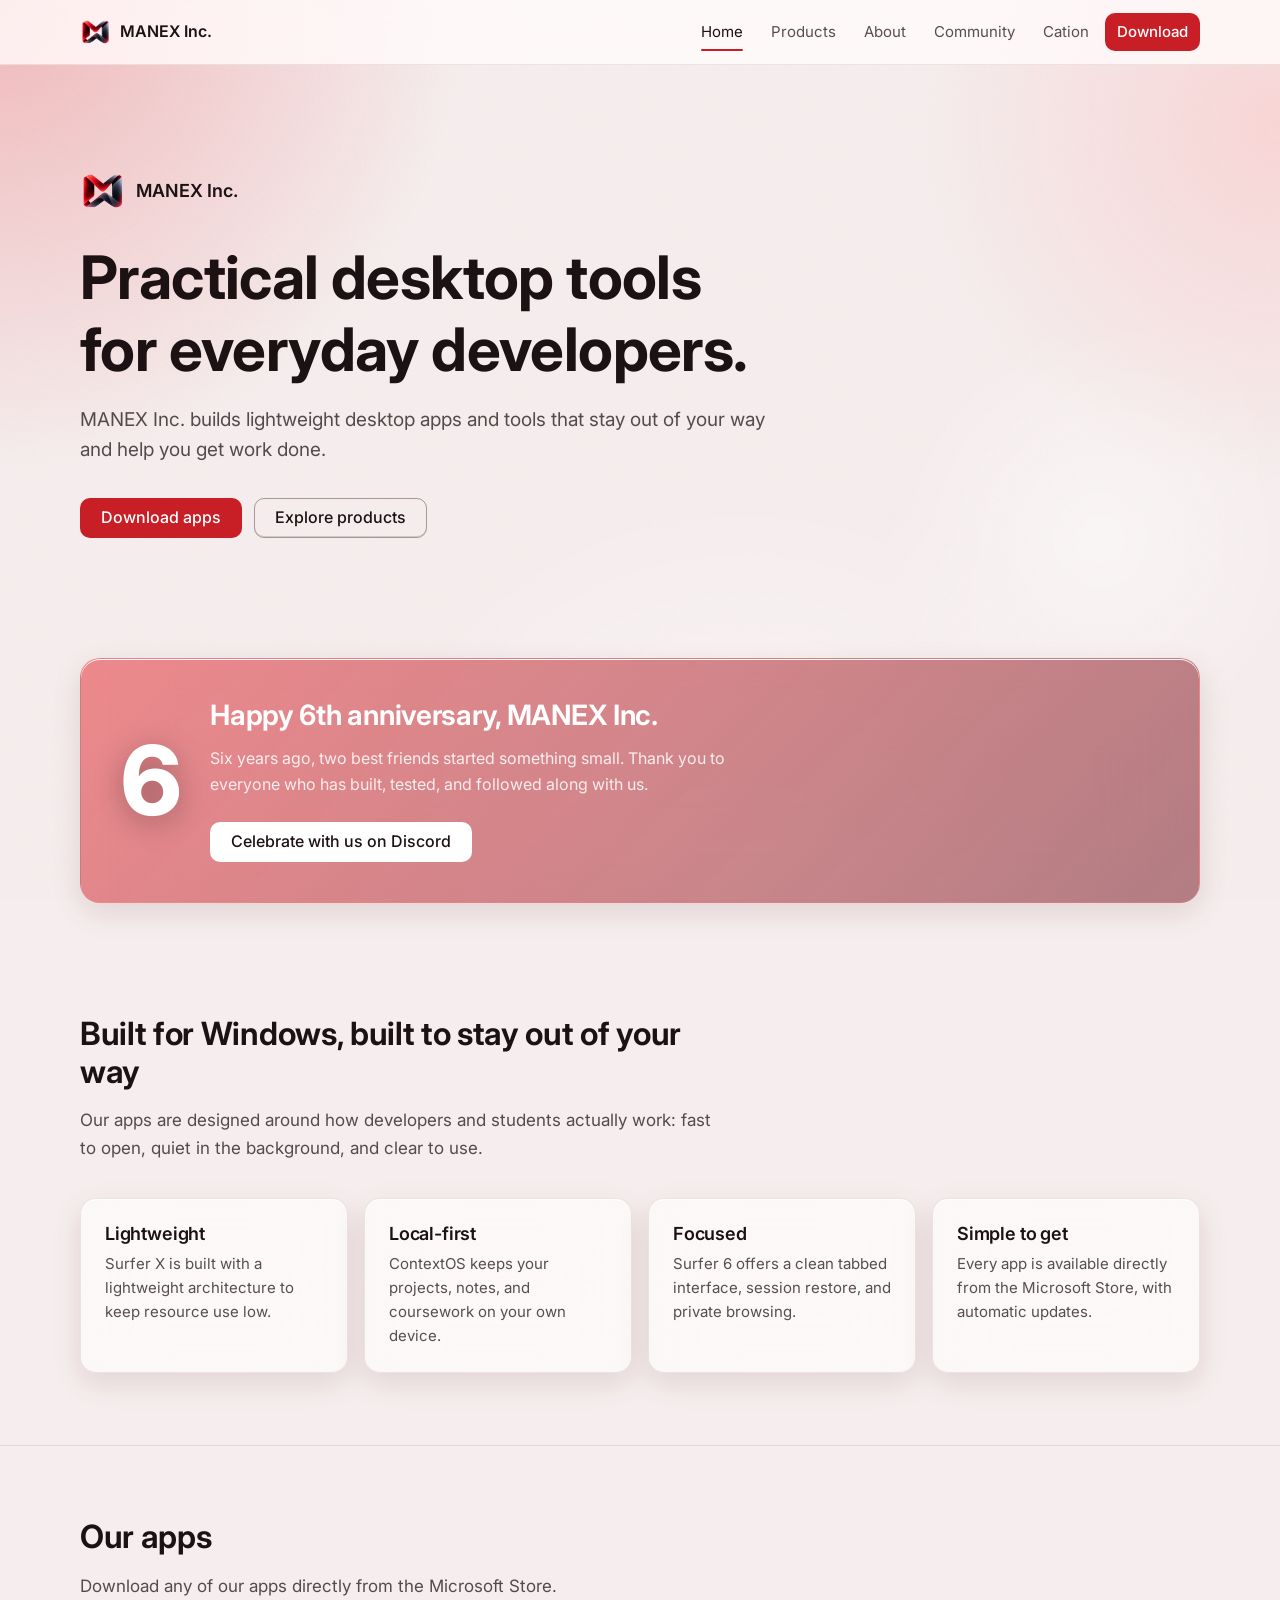
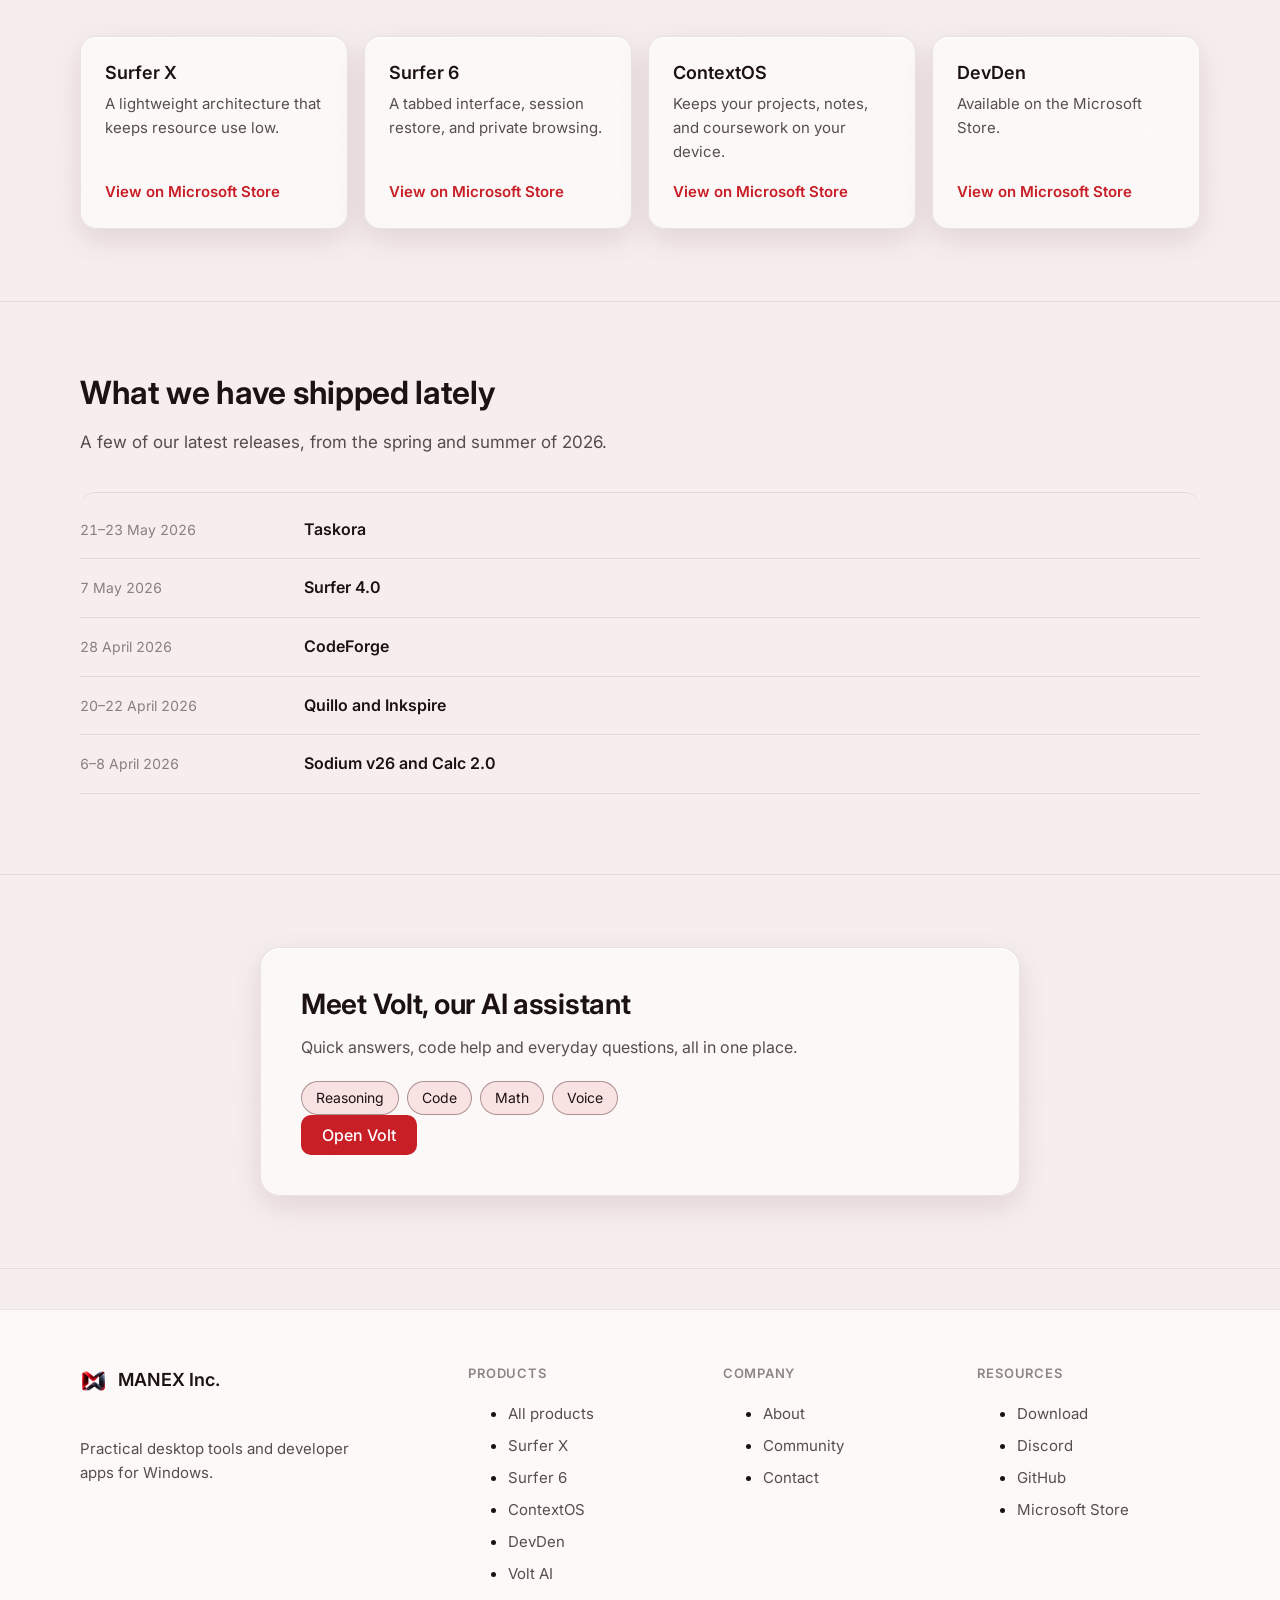
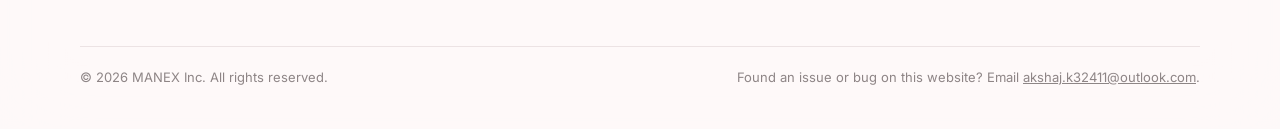
==== commit 6d38485f: "Update stylesheet link and fix HTML closing tag" ====
--- a/index.html
+++ b/index.html
@@ -47,7 +47,7 @@
   ]
 }
     </script>
-    <link rel="stylesheet" href="api/styles.css">
+    <link rel="stylesheet" href="assets/styles.css">
 </head>
 <body>
     <header>
--- a/assets/styles.css
+++ b/assets/styles.css
@@ -0,0 +1,376 @@
+/* MANEX Inc. · shared stylesheet
+   Windows 11 mica: a tinted red wallpaper behind translucent acrylic panes. */
+
+:root {
+  color-scheme: dark;
+  --base: #0c0809;
+  --text: #f7f1f1;
+  --text-2: rgba(247, 241, 241, .78);
+  --text-3: rgba(247, 241, 241, .52);
+  --accent: #e5373d;
+  --accent-hover: #ff5257;
+  --accent-ink: #ffffff;
+  --accent-soft: rgba(229, 55, 61, .16);
+  --glass: rgba(34, 22, 24, .5);
+  --glass-strong: rgba(20, 13, 14, .8);
+  --fill: rgba(255, 255, 255, .05);
+  --fill-hover: rgba(255, 255, 255, .1);
+  --line: rgba(255, 255, 255, .09);
+  --line-strong: rgba(255, 255, 255, .4);
+  --edge-hi: rgba(255, 255, 255, .13);
+  --shadow: 0 10px 40px rgba(0, 0, 0, .35);
+  --mica-1: rgba(196, 22, 34, .46);
+  --mica-2: rgba(125, 14, 30, .38);
+  --mica-3: rgba(70, 18, 30, .55);
+  --mica-4: rgba(255, 90, 90, .14);
+  --font: "Inter", "Segoe UI Variable Text", "Segoe UI", system-ui, -apple-system, sans-serif;
+  --display: "Inter", "Segoe UI Variable Display", "Segoe UI", system-ui, -apple-system, sans-serif;
+  --mono: "Cascadia Mono", "Cascadia Code", Consolas, ui-monospace, monospace;
+}
+
+@media (prefers-color-scheme: light) {
+  :root {
+    color-scheme: light;
+    --base: #f6eeee;
+    --text: #1d1213;
+    --text-2: rgba(29, 18, 19, .74);
+    --text-3: rgba(29, 18, 19, .5);
+    --accent: #c81e25;
+    --accent-hover: #e0292f;
+    --accent-soft: rgba(200, 30, 37, .1);
+    --glass: rgba(255, 255, 255, .6);
+    --glass-strong: rgba(255, 252, 252, .8);
+    --fill: rgba(255, 255, 255, .72);
+    --fill-hover: rgba(255, 255, 255, .95);
+    --line: rgba(60, 20, 24, .09);
+    --line-strong: rgba(60, 20, 24, .4);
+    --edge-hi: rgba(255, 255, 255, .95);
+    --shadow: 0 10px 30px rgba(80, 20, 28, .12);
+    --mica-1: rgba(230, 60, 66, .3);
+    --mica-2: rgba(255, 170, 170, .35);
+    --mica-3: rgba(255, 255, 255, .6);
+    --mica-4: rgba(255, 255, 255, .5);
+  }
+}
+
+*, *::before, *::after { box-sizing: border-box; }
+[hidden] { display: none !important; }
+html { scroll-behavior: smooth; }
+
+body {
+  margin: 0;
+  min-height: 100vh;
+  font: 16px/1.6 var(--font);
+  color: var(--text);
+  background: var(--base);
+  -webkit-font-smoothing: antialiased;
+  overflow-x: hidden;
+}
+
+/* Mica wallpaper, fixed behind everything */
+body::before {
+  content: "";
+  position: fixed; inset: 0; z-index: -2; pointer-events: none;
+  background:
+    radial-gradient(circle 52vmax at 0% 0%, var(--mica-1), transparent 70%),
+    radial-gradient(circle 40vmax at 100% 14%, var(--mica-2), transparent 70%),
+    radial-gradient(circle 46vmax at 58% 100%, var(--mica-3), transparent 72%),
+    radial-gradient(circle 24vmax at 86% 60%, var(--mica-4), transparent 70%);
+}
+
+/* Fine grain so the blur reads as acrylic */
+body::after {
+  content: "";
+  position: fixed; inset: 0; z-index: -1; pointer-events: none; opacity: .04;
+  background-image: url("data:image/svg+xml,%3Csvg xmlns='http://www.w3.org/2000/svg' width='160' height='160'%3E%3Cfilter id='n'%3E%3CfeTurbulence type='fractalNoise' baseFrequency='.9' numOctaves='3' stitchTiles='stitch'/%3E%3C/filter%3E%3Crect width='100%25' height='100%25' filter='url(%23n)'/%3E%3C/svg%3E");
+  background-size: 160px 160px;
+}
+
+img { display: block; max-width: 100%; height: auto; }
+a { color: inherit; }
+p { margin: 0 0 1em; }
+h1, h2, h3, h4 { font-family: var(--display); letter-spacing: -.01em; line-height: 1.2; margin: 0 0 .5em; }
+:focus-visible { outline: 2px solid var(--accent); outline-offset: 3px; border-radius: 10px; }
+
+.wrap {
+  width: min(1120px, 100% - 3rem);
+  margin-inline: auto;
+}
+
+/* ---------- Top bar: acrylic strip ---------- */
+header {
+  position: sticky; top: 0; z-index: 50;
+  background: var(--glass-strong);
+  border-bottom: 1px solid var(--line);
+  backdrop-filter: blur(40px) saturate(140%);
+  -webkit-backdrop-filter: blur(40px) saturate(140%);
+}
+.topbar .wrap {
+  display: flex; align-items: center; justify-content: space-between; gap: 16px;
+  min-height: 64px;
+}
+.nav-logo {
+  display: inline-flex; align-items: center; gap: 10px;
+  text-decoration: none; font-weight: 600; font-size: 16px;
+}
+.nav-logo img { width: 30px; height: 30px; object-fit: contain; }
+.nav-links {
+  display: flex; flex-wrap: wrap; align-items: center; gap: 4px;
+  margin: 0; padding: 0; list-style: none;
+}
+.nav-item {
+  position: relative; display: inline-block; padding: 7px 12px; border-radius: 10px;
+  color: var(--text-2); text-decoration: none; font-size: 15px;
+  transition: background .15s, color .15s;
+}
+.nav-item:hover { background: var(--fill-hover); color: var(--text); }
+.nav-item.active { color: var(--text); }
+.nav-item.active::after {
+  content: ""; position: absolute; left: 12px; right: 12px; bottom: 0;
+  height: 2px; border-radius: 2px; background: var(--accent);
+}
+.nav-item.nav-cta { background: var(--accent); color: var(--accent-ink); font-weight: 500; }
+.nav-item.nav-cta:hover { background: var(--accent-hover); }
+.nav-item.nav-cta.active::after { display: none; }
+
+/* ---------- Sections ---------- */
+main > section { padding: 72px 0; }
+main > section.alt {
+  background: linear-gradient(180deg, rgba(255,255,255,.025), rgba(255,255,255,0));
+  border-top: 1px solid var(--line);
+  border-bottom: 1px solid var(--line);
+}
+.section-head { max-width: 640px; margin-bottom: 36px; }
+.section-head h2, .section h2 { font-size: 32px; font-weight: 650; }
+.section-head p { color: var(--text-2); font-size: 17px; margin: 0; }
+.eyebrow {
+  display: block; margin-bottom: 8px;
+  font-size: 13px; font-weight: 600; letter-spacing: .08em; text-transform: uppercase;
+  color: var(--accent);
+}
+.lede { font-size: 19px; color: var(--text-2); max-width: 58ch; }
+
+/* ---------- Hero ---------- */
+.hero { padding: 104px 0 80px !important; }
+.hero-brand {
+  display: inline-flex; align-items: center; gap: 12px; margin-bottom: 28px;
+  font-weight: 600; font-size: 18px;
+}
+.hero-brand img { width: 44px; height: 44px; object-fit: contain; }
+.hero h1 {
+  font-size: clamp(38px, 6vw, 60px); font-weight: 700; max-width: 18ch; margin-bottom: 20px;
+}
+.hero .lede { margin: 0 0 32px; }
+.hero-btns { display: flex; flex-wrap: wrap; gap: 12px; }
+
+/* ---------- Buttons: Windows 11 controls ---------- */
+.btn {
+  display: inline-flex; align-items: center; justify-content: center;
+  min-height: 40px; padding: 0 20px; border-radius: 10px;
+  border: 1px solid var(--line); background: var(--fill); color: var(--text);
+  font: inherit; font-weight: 500; text-decoration: none; cursor: pointer;
+  box-shadow: inset 0 -1px 0 rgba(0, 0, 0, .15);
+  transition: background .15s, opacity .15s;
+}
+.btn:hover { background: var(--fill-hover); }
+.btn:active { opacity: .75; }
+.btn-primary { background: var(--accent); color: var(--accent-ink); border-color: transparent; box-shadow: none; }
+.btn-primary:hover { background: var(--accent-hover); }
+.btn-outline { background: transparent; border-color: var(--line-strong); }
+.btn-light { background: #ffffff; color: #1d1213; border-color: transparent; box-shadow: none; }
+.btn-light:hover { background: #f3eaea; }
+.btn-row { display: flex; flex-wrap: wrap; gap: 10px; margin-top: 20px; }
+
+/* ---------- Acrylic panes ---------- */
+.principle,
+.app,
+.step,
+.card,
+.volt,
+.anniv-panel,
+.discord-embed,
+.faq,
+.timeline {
+  border-radius: 16px;
+}
+.principle, .app, .card, .anniv-panel, .volt, .discord-embed {
+  background: var(--glass);
+  border: 1px solid var(--line);
+  box-shadow: var(--shadow), inset 0 1px 0 var(--edge-hi);
+  backdrop-filter: blur(40px) saturate(125%);
+  -webkit-backdrop-filter: blur(40px) saturate(125%);
+  border-radius: 16px;
+}
+
+/* ---------- Home: principles and anniversary ---------- */
+.principles {
+  display: grid; grid-template-columns: repeat(auto-fit, minmax(220px, 1fr)); gap: 16px;
+}
+.principle { padding: 24px; }
+.principle h3 { font-size: 18px; font-weight: 600; margin-bottom: 8px; }
+.principle p { margin: 0; color: var(--text-2); font-size: 15px; }
+.principle .avatar { width: 72px; height: 72px; border-radius: 50%; object-fit: cover; margin-bottom: 14px; }
+.team-role { color: var(--accent) !important; font-size: 14px; font-weight: 500; }
+.team-email { color: var(--text-2); font-size: 14px; word-break: break-all; }
+
+.anniv { padding: 40px 0 !important; }
+.anniv-panel {
+  display: flex; flex-wrap: wrap; align-items: center; gap: 32px; padding: 40px;
+  background: linear-gradient(135deg, rgba(229, 55, 61, .55), rgba(110, 14, 26, .5));
+  border-color: rgba(255, 120, 120, .25);
+  border-radius: 20px;
+}
+.anniv-num {
+  font: 800 96px/1 var(--display); letter-spacing: -.04em; color: #ffffff;
+  text-shadow: 0 6px 30px rgba(0, 0, 0, .3);
+}
+.anniv-panel h2 { font-size: 28px; font-weight: 650; color: #ffffff; }
+.anniv-panel p { color: rgba(255, 255, 255, .85); max-width: 58ch; }
+.anniv-panel .btn { margin-top: 8px; }
+
+/* ---------- Volt (AI assistant) ---------- */
+.volt {
+  padding: 40px; max-width: 760px !important; margin-inline: auto;
+  border-radius: 20px;
+}
+.volt h2 { font-size: 28px; font-weight: 650; }
+.volt-lead { color: var(--text-2); margin-bottom: 20px; }
+.chips { display: flex; flex-wrap: wrap; gap: 8px; }
+.chip {
+  padding: 5px 14px; border-radius: 999px;
+  border: 1px solid var(--line-strong); background: var(--accent-soft);
+  font-size: 14px; color: var(--text);
+}
+
+/* ---------- Timeline ---------- */
+.timeline { list-style: none; margin: 0; padding: 8px 0; border-top: 1px solid var(--line); }
+.timeline li {
+  display: grid; grid-template-columns: 200px 1fr; gap: 24px; align-items: baseline;
+  padding: 16px 0; border-bottom: 1px solid var(--line);
+}
+.when { color: var(--text-3); font-size: 14px; font-variant-numeric: tabular-nums; }
+.what { font-weight: 600; font-size: 16px; color: var(--text); }
+.note { color: var(--text-2); font-size: 14px; }
+
+/* ---------- Download apps ---------- */
+.apps {
+  display: grid; grid-template-columns: repeat(auto-fit, minmax(260px, 1fr)); gap: 16px;
+}
+.app {
+  display: flex; flex-direction: column; gap: 8px; padding: 24px;
+  text-decoration: none; transition: transform .15s, background .15s;
+}
+a.app:hover { transform: translateY(-2px); background: var(--fill-hover); }
+.app-name { font: 600 18px/1.3 var(--display); color: var(--text); }
+.app-desc { color: var(--text-2); font-size: 15px; }
+.app-store { margin-top: auto; padding-top: 8px; color: var(--accent); font-weight: 600; font-size: 15px; }
+
+/* ---------- Steps (Cation, download guide) ---------- */
+.steps {
+  display: grid; grid-template-columns: repeat(3, 1fr); gap: 16px;
+  margin: 24px 0 0;
+}
+.step { padding: 24px; background: var(--glass); border: 1px solid var(--line); }
+.step-num { display: block; margin-bottom: 12px; font: 600 13px/1 var(--mono); color: var(--accent); }
+.step h3 { font-size: 17px; font-weight: 600; margin-bottom: 6px; }
+.step p { margin: 0; color: var(--text-2); font-size: 15px; }
+
+/* ---------- Cation: page header, cards, inputs ---------- */
+.page-title { font-size: 40px; font-weight: 700; margin-bottom: 10px; }
+.page-lead { font-size: 18px; color: var(--text-2); max-width: 62ch; margin-bottom: 8px; }
+.hero-note { font-size: 14px; color: var(--text-3); margin-top: 16px; }
+.card { padding: 28px; margin-top: 20px; }
+.card h3 { font-size: 20px; font-weight: 600; }
+.card p { color: var(--text-2); margin: 0; }
+.card-lang { font-size: 13px; color: var(--text-3); }
+.text-input {
+  flex: 1 1 220px; min-height: 40px; padding: 0 12px;
+  border-radius: 10px; border: 1px solid var(--line-strong);
+  background: rgba(0, 0, 0, .25); color: var(--text); font: inherit;
+}
+.text-input:focus { outline: 2px solid var(--accent); outline-offset: 1px; border-color: transparent; }
+.status { font-size: 15px; color: var(--text-2); min-height: 1.6em; }
+.key-value {
+  display: block; margin-top: 12px; padding: 12px 14px; border-radius: 10px;
+  background: rgba(0, 0, 0, .3); font: 14px/1.5 var(--mono); word-break: break-all;
+}
+.code-block {
+  margin: 16px 0 0; padding: 16px 18px; border-radius: 10px;
+  background: #140c0d; color: #e8dede; border: 1px solid var(--line);
+  font: 13px/1.6 var(--mono); white-space: pre-wrap; word-break: break-all; overflow-x: auto;
+}
+
+.panel { margin-top: 24px; }
+
+/* ---------- FAQ: expander rows ---------- */
+.faq { margin-top: 20px; border-top: 1px solid var(--line); }
+.faq details { border-bottom: 1px solid var(--line); }
+.faq summary {
+  position: relative; padding: 16px 32px 16px 0; cursor: pointer;
+  font-weight: 500; font-size: 17px; list-style: none;
+}
+.faq summary::-webkit-details-marker { display: none; }
+.faq summary::after {
+  content: ""; position: absolute; right: 8px; top: 50%;
+  width: 7px; height: 7px; margin-top: -5px;
+  border-right: 2px solid var(--accent); border-bottom: 2px solid var(--accent);
+  transform: rotate(45deg); transition: transform .15s;
+}
+.faq details[open] summary::after { transform: rotate(-135deg); margin-top: -1px; }
+.faq details p { color: var(--text-2); max-width: 65ch; padding-bottom: 16px; margin: 0; }
+
+/* ---------- Community ---------- */
+.discord-embed { padding: 8px; overflow: hidden; }
+.discord-embed iframe { display: block; width: 100%; max-width: 100%; border: 0; border-radius: 10px; }
+.discord-fallback { padding: 24px; text-align: center; color: var(--text-2); }
+.story-more {
+  background: none; border: 0; padding: 0; color: var(--accent);
+  font: inherit; font-weight: 600; cursor: pointer;
+}
+
+/* ---------- Footer ---------- */
+footer {
+  margin-top: 40px; padding: 56px 0 28px;
+  background: var(--glass-strong);
+  border-top: 1px solid var(--line);
+  backdrop-filter: blur(40px) saturate(130%);
+  -webkit-backdrop-filter: blur(40px) saturate(130%);
+}
+.footer-top {
+  display: grid; grid-template-columns: 1.6fr repeat(3, 1fr); gap: 32px;
+}
+.footer-brand p { color: var(--text-2); font-size: 15px; max-width: 32ch; margin-top: 14px; }
+.footer-col h4 {
+  font-size: 13px; font-weight: 600; letter-spacing: .06em; text-transform: uppercase;
+  color: var(--text-3); margin-bottom: 14px;
+}
+.footer-col a {
+  display: block; padding: 4px 0; color: var(--text-2); text-decoration: none; font-size: 15px;
+}
+.footer-col a:hover { color: var(--accent); }
+.footer-bottom {
+  margin-top: 40px; padding-top: 20px; border-top: 1px solid var(--line);
+  display: flex; flex-wrap: wrap; justify-content: space-between; gap: 12px;
+  font-size: 13px; color: var(--text-3);
+}
+
+/* ---------- Responsive and motion ---------- */
+@media (max-width: 900px) {
+  .steps { grid-template-columns: 1fr; }
+  .footer-top { grid-template-columns: 1fr 1fr; }
+}
+@media (max-width: 680px) {
+  .wrap { width: min(1120px, 100% - 2rem); }
+  .topbar .wrap { min-height: 56px; }
+  .nav-links { gap: 0; }
+  .nav-item { padding: 6px 8px; font-size: 14px; }
+  .hero { padding: 64px 0 56px !important; }
+  .section-head h2, .section h2 { font-size: 26px; }
+  .timeline li { grid-template-columns: 1fr; gap: 4px; }
+  .anniv-panel, .volt, .card { padding: 24px; }
+  .anniv-num { font-size: 72px; }
+  .footer-top { grid-template-columns: 1fr; }
+}
+@media (prefers-reduced-motion: reduce) {
+  *, *::before, *::after { transition: none !important; scroll-behavior: auto !important; }
+}
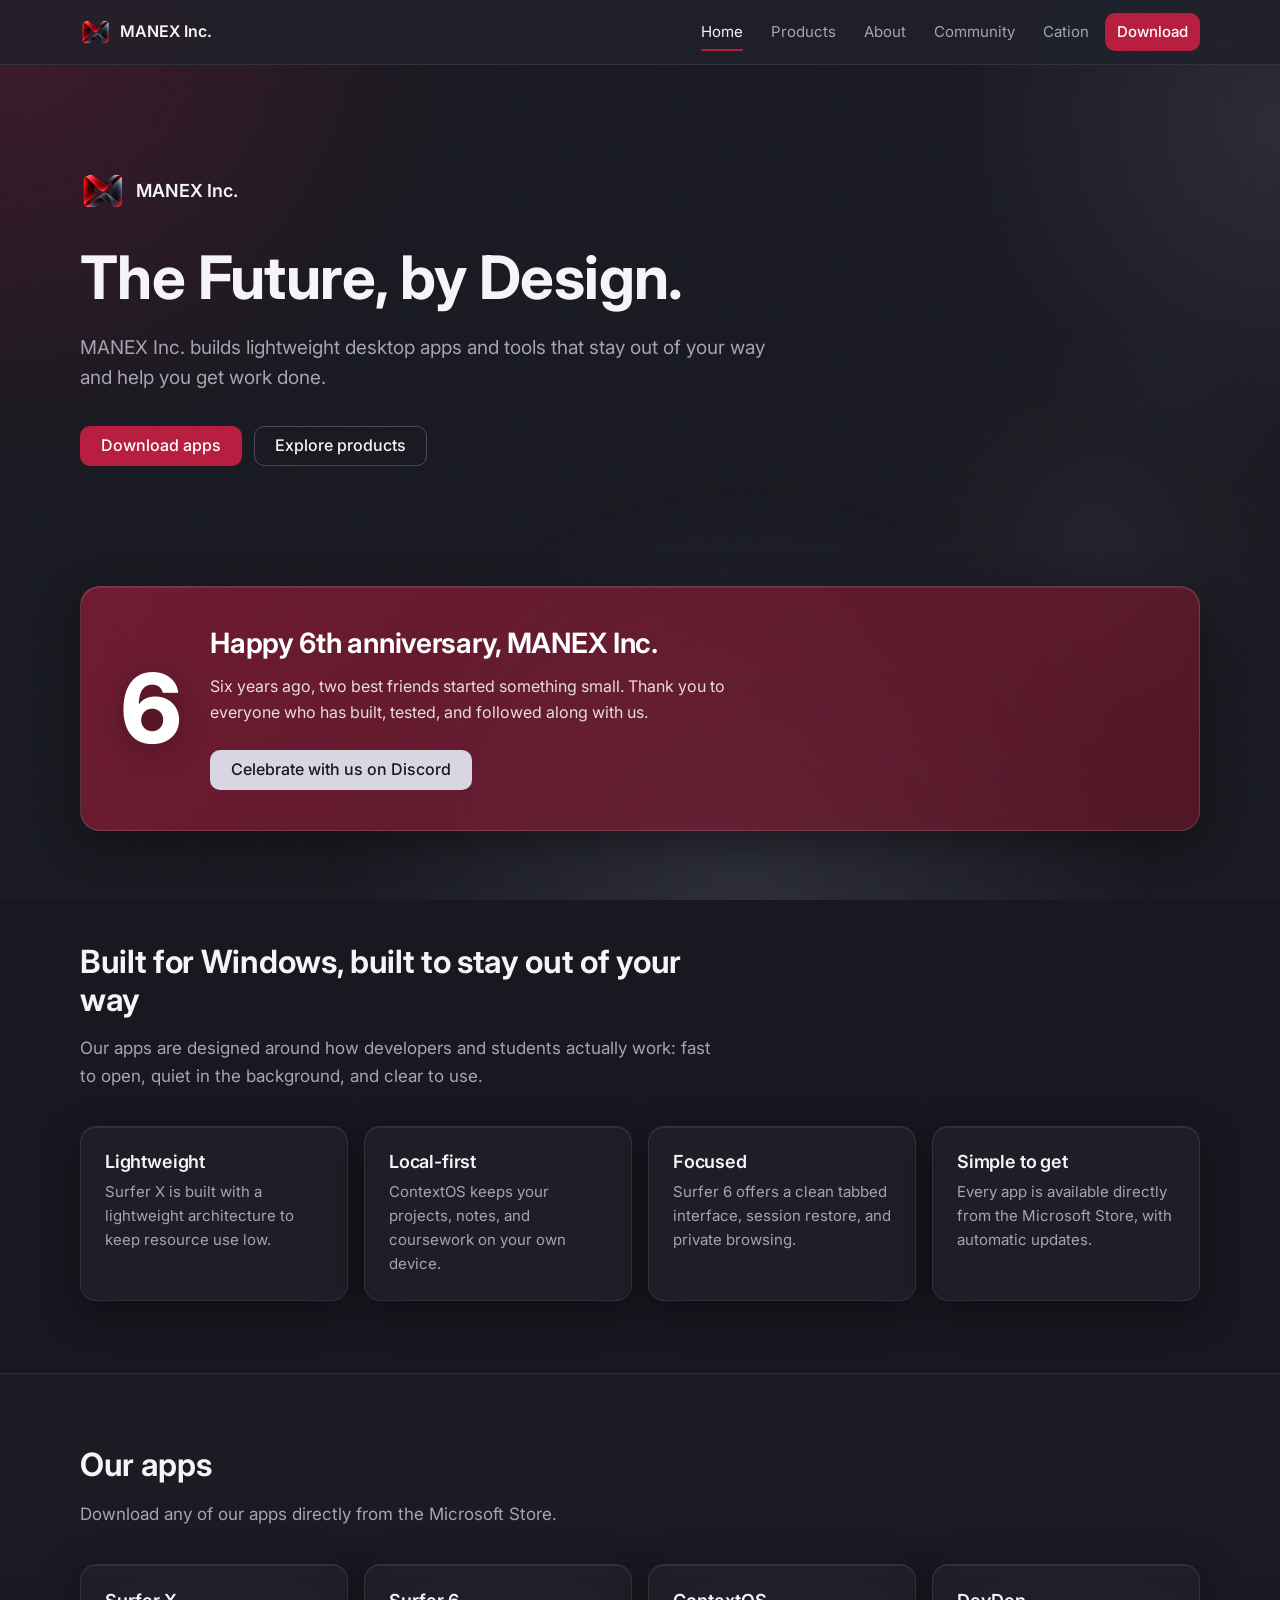
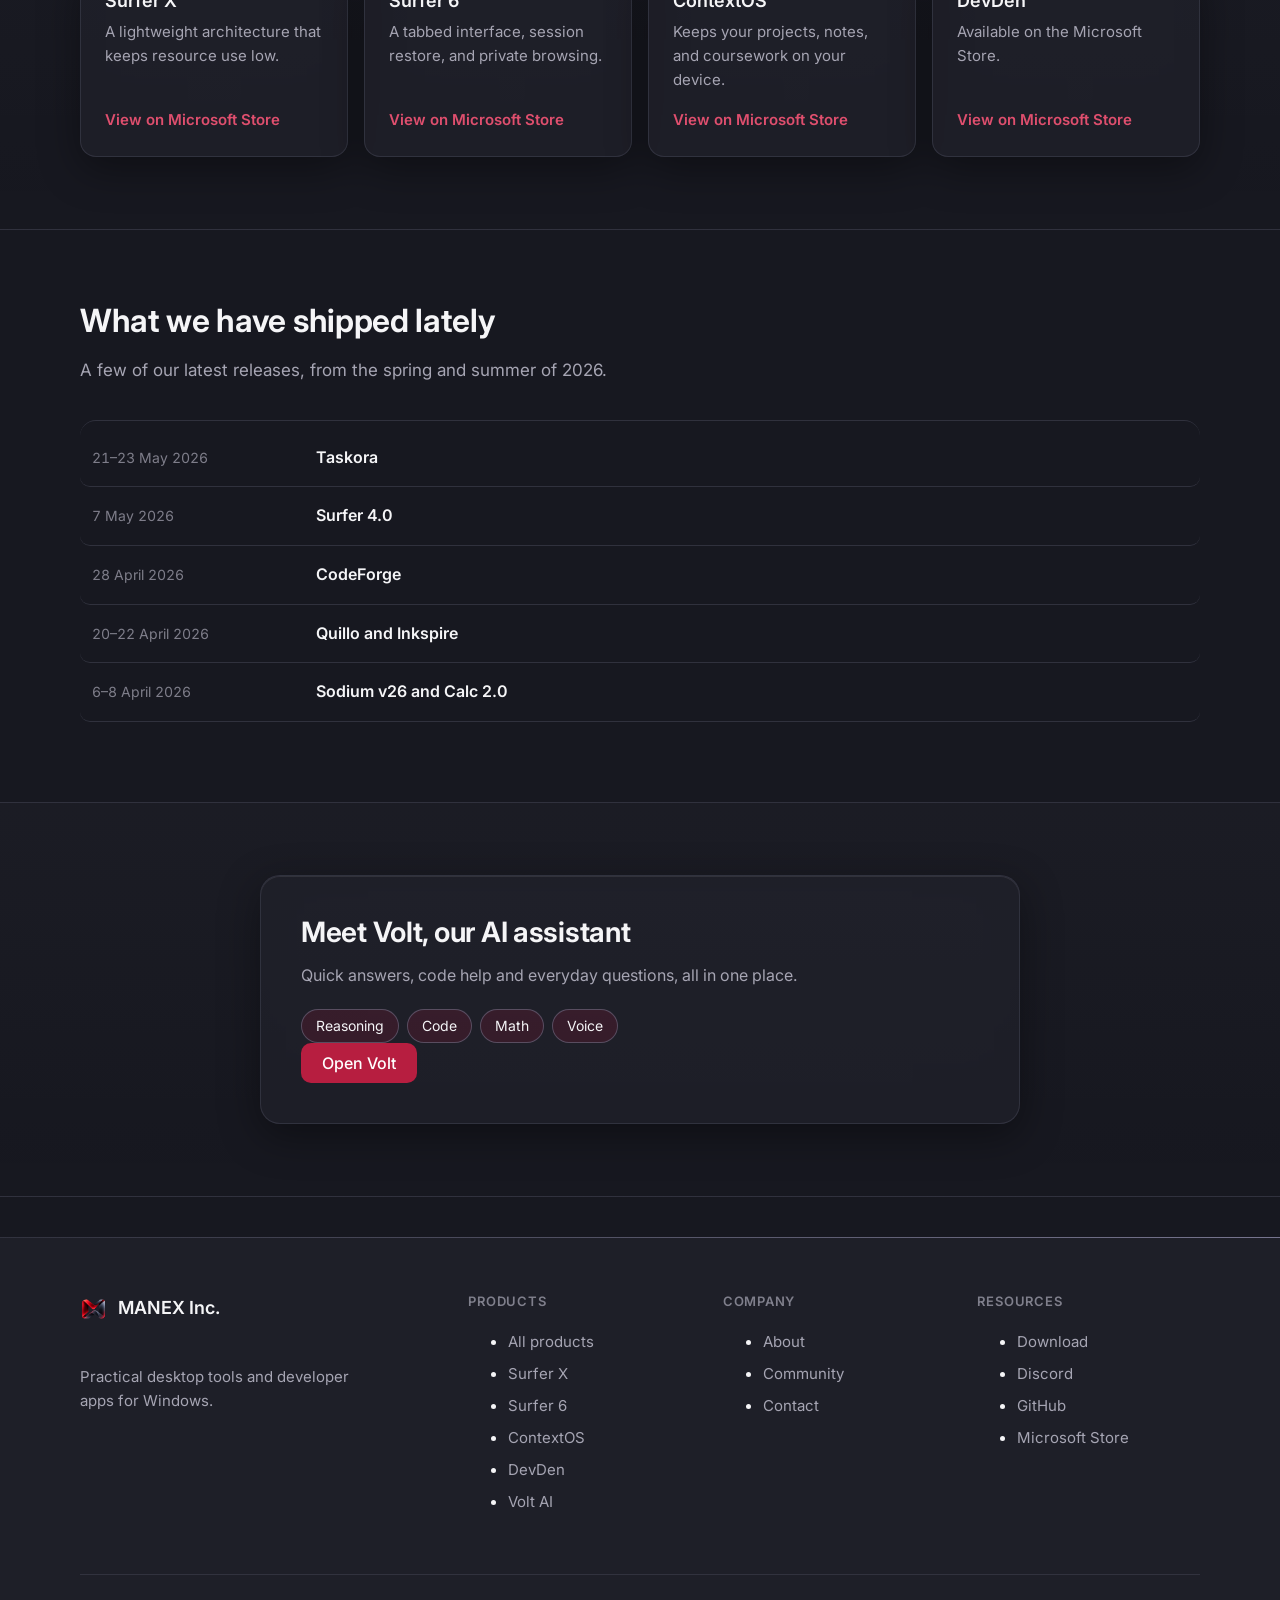
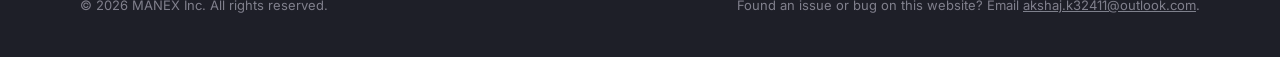
==== commit 98c910fd: "Update title and headings for branding refresh" ====
--- a/index.html
+++ b/index.html
@@ -5,10 +5,10 @@
     <meta name="msvalidate.01" content="A043E2304D9712075BA56ECF57D7EE7D" />
     <meta charset="UTF-8">
     <meta name="viewport" content="width=device-width, initial-scale=1.0">
-    <title>MANEX Inc. | Practical desktop tools for everyday developers</title>
+    <title>MANEX Inc. | The Future, by Design</title>
     <meta name="description" content="MANEX Inc. builds practical desktop apps for Windows, including Surfer, ContextOS, and DevDen, plus Volt, our AI assistant." />
     <meta name="theme-color" content="#0d0a0a" />
-    <meta property="og:title" content="MANEX Inc. | Practical desktop tools for everyday developers" />
+    <meta property="og:title" content="MANEX Inc. | The Future, by Design" />
     <meta property="og:description" content="MANEX Inc. builds practical desktop apps for Windows, including Surfer, ContextOS, and DevDen, plus Volt, our AI assistant." />
     <meta property="og:type" content="website" />
     <meta property="og:url" content="https://manex-inc.github.io/website/index.html" />
@@ -76,7 +76,7 @@
                     <img src="assets/logo.png" alt="" />
                     <span>MANEX Inc.</span>
                 </div>
-                <h1>Practical desktop tools for everyday developers.</h1>
+                <h1>The Future, by Design.</h1>
                 <p class="lede">MANEX Inc. builds lightweight desktop apps and tools that stay out of your way and help you get work done.</p>
                 <div class="hero-btns">
                     <a class="btn btn-primary" href="download.html">Download apps</a>
@@ -246,5 +246,6 @@
             </div>
         </div>
     </footer>
+    <script src="assets/site.js" defer></script>
 </body>
 </html>
--- a/assets/styles.css
+++ b/assets/styles.css
@@ -1,56 +1,58 @@
 /* MANEX Inc. · shared stylesheet
-   Windows 11 mica: a tinted red wallpaper behind translucent acrylic panes. */
+   Palette: Graphite, Platinum, Crimson.
+   Windows 11 mica: a graphite wallpaper with crimson light behind translucent acrylic panes. */
 
 :root {
   color-scheme: dark;
-  --base: #0c0809;
-  --text: #f7f1f1;
-  --text-2: rgba(247, 241, 241, .78);
-  --text-3: rgba(247, 241, 241, .52);
-  --accent: #e5373d;
-  --accent-hover: #ff5257;
+
+  /* Midnight Titanium */
+  --midnight: #171820;        /* primary background */
+  --midnight-2: #20212A;      /* secondary background */
+  --card: #22232D;            /* card background */
+  --border: #343541;          /* borders */
+  --titanium: #77758F;        /* titanium accent */
+  --titanium-hover: #9693B0;  /* hover accent */
+  --platinum: #D8D6E2;        /* platinum */
+  --text-main: #F5F5F7;       /* main text */
+  --text-sec: #A6A5B3;        /* secondary text */
+
+  /* Brand crimson (logo) */
+  --crimson: #B71E40;
+  --crimson-hover: #CC2A4C;
+  --crimson-text: #DF4F6E;    /* crimson lightened for small text on dark backgrounds */
+  --crimson-soft: rgba(183, 30, 64, .16);
+  --crimson-glow: rgba(183, 30, 64, .35);
+
+  --base: var(--midnight);
+  --text: var(--text-main);
+  --text-2: var(--text-sec);
+  --text-3: rgba(166, 165, 179, .72);
+  --accent: var(--crimson);
+  --accent-hover: var(--crimson-hover);
   --accent-ink: #ffffff;
-  --accent-soft: rgba(229, 55, 61, .16);
-  --glass: rgba(34, 22, 24, .5);
-  --glass-strong: rgba(20, 13, 14, .8);
-  --fill: rgba(255, 255, 255, .05);
-  --fill-hover: rgba(255, 255, 255, .1);
-  --line: rgba(255, 255, 255, .09);
-  --line-strong: rgba(255, 255, 255, .4);
-  --edge-hi: rgba(255, 255, 255, .13);
-  --shadow: 0 10px 40px rgba(0, 0, 0, .35);
-  --mica-1: rgba(196, 22, 34, .46);
-  --mica-2: rgba(125, 14, 30, .38);
-  --mica-3: rgba(70, 18, 30, .55);
-  --mica-4: rgba(255, 90, 90, .14);
+  --accent-soft: var(--crimson-soft);
+  --glass: rgba(34, 35, 45, .62);
+  --glass-strong: rgba(32, 33, 42, .86);
+  --fill: rgba(216, 214, 226, .05);
+  --fill-hover: rgba(216, 214, 226, .1);
+  --line: rgba(52, 53, 65, .9);
+  --line-strong: rgba(119, 117, 143, .55);
+  --edge-hi: rgba(216, 214, 226, .1);
+  --shadow: 0 12px 40px rgba(0, 0, 0, .38);
+  --shadow-hover: 0 18px 50px rgba(0, 0, 0, .45), 0 0 0 1px rgba(150, 147, 176, .22);
+  --mica-1: rgba(183, 30, 64, .26);
+  --mica-2: rgba(119, 117, 143, .2);
+  --mica-3: rgba(52, 53, 65, .7);
+  --mica-4: rgba(216, 214, 226, .05);
+
   --font: "Inter", "Segoe UI Variable Text", "Segoe UI", system-ui, -apple-system, sans-serif;
   --display: "Inter", "Segoe UI Variable Display", "Segoe UI", system-ui, -apple-system, sans-serif;
   --mono: "Cascadia Mono", "Cascadia Code", Consolas, ui-monospace, monospace;
-}
-
-@media (prefers-color-scheme: light) {
-  :root {
-    color-scheme: light;
-    --base: #f6eeee;
-    --text: #1d1213;
-    --text-2: rgba(29, 18, 19, .74);
-    --text-3: rgba(29, 18, 19, .5);
-    --accent: #c81e25;
-    --accent-hover: #e0292f;
-    --accent-soft: rgba(200, 30, 37, .1);
-    --glass: rgba(255, 255, 255, .6);
-    --glass-strong: rgba(255, 252, 252, .8);
-    --fill: rgba(255, 255, 255, .72);
-    --fill-hover: rgba(255, 255, 255, .95);
-    --line: rgba(60, 20, 24, .09);
-    --line-strong: rgba(60, 20, 24, .4);
-    --edge-hi: rgba(255, 255, 255, .95);
-    --shadow: 0 10px 30px rgba(80, 20, 28, .12);
-    --mica-1: rgba(230, 60, 66, .3);
-    --mica-2: rgba(255, 170, 170, .35);
-    --mica-3: rgba(255, 255, 255, .6);
-    --mica-4: rgba(255, 255, 255, .5);
-  }
+
+  --ease: cubic-bezier(.2, .7, .2, 1);
+  --dur-fast: .16s;
+  --dur: .28s;
+  --dur-slow: .6s;
 }
 
 *, *::before, *::after { box-sizing: border-box; }
@@ -87,15 +89,32 @@
 }
 
 img { display: block; max-width: 100%; height: auto; }
-a { color: inherit; }
+a { color: inherit; transition: color var(--dur) var(--ease); }
 p { margin: 0 0 1em; }
 h1, h2, h3, h4 { font-family: var(--display); letter-spacing: -.01em; line-height: 1.2; margin: 0 0 .5em; }
-:focus-visible { outline: 2px solid var(--accent); outline-offset: 3px; border-radius: 10px; }
+:focus-visible { outline: 2px solid var(--crimson-hover); outline-offset: 3px; border-radius: 6px; }
 
 .wrap {
   width: min(1120px, 100% - 3rem);
   margin-inline: auto;
 }
+
+/* ---------- Motion: restrained load-in ---------- */
+@keyframes rise {
+  from { opacity: 0; transform: translate3d(0, 36px, 0); filter: blur(4px); }
+  to   { opacity: 1; transform: none; filter: blur(0); }
+}
+@keyframes fade {
+  from { opacity: 0; }
+  to   { opacity: 1; }
+}
+main > section { animation: rise var(--dur-slow) var(--ease) both; }
+main > section:nth-of-type(2) { animation-delay: .06s; }
+main > section:nth-of-type(3) { animation-delay: .12s; }
+.hero-brand, .hero h1, .hero .lede, .hero-btns { animation: rise var(--dur-slow) var(--ease) both; }
+.hero h1 { animation-delay: .08s; }
+.hero .lede { animation-delay: .16s; }
+.hero-btns { animation-delay: .24s; }
 
 /* ---------- Top bar: acrylic strip ---------- */
 header {
@@ -104,6 +123,7 @@
   border-bottom: 1px solid var(--line);
   backdrop-filter: blur(40px) saturate(140%);
   -webkit-backdrop-filter: blur(40px) saturate(140%);
+  transition: background var(--dur) var(--ease), border-color var(--dur) var(--ease);
 }
 .topbar .wrap {
   display: flex; align-items: center; justify-content: space-between; gap: 16px;
@@ -113,7 +133,12 @@
   display: inline-flex; align-items: center; gap: 10px;
   text-decoration: none; font-weight: 600; font-size: 16px;
 }
-.nav-logo img { width: 30px; height: 30px; object-fit: contain; }
+.nav-logo img {
+  width: 30px; height: 30px; object-fit: contain;
+  transition: transform var(--dur) var(--ease);
+}
+.nav-logo:hover img { transform: rotate(-6deg) scale(1.05); }
+.nav-logo-text { font-weight: 600; font-size: 16px; }
 .nav-links {
   display: flex; flex-wrap: wrap; align-items: center; gap: 4px;
   margin: 0; padding: 0; list-style: none;
@@ -121,22 +146,29 @@
 .nav-item {
   position: relative; display: inline-block; padding: 7px 12px; border-radius: 10px;
   color: var(--text-2); text-decoration: none; font-size: 15px;
-  transition: background .15s, color .15s;
+  transition: background var(--dur-fast) var(--ease), color var(--dur-fast) var(--ease);
 }
 .nav-item:hover { background: var(--fill-hover); color: var(--text); }
+.nav-item:active { transform: scale(.98); }
 .nav-item.active { color: var(--text); }
-.nav-item.active::after {
+.nav-item::after {
   content: ""; position: absolute; left: 12px; right: 12px; bottom: 0;
-  height: 2px; border-radius: 2px; background: var(--accent);
-}
-.nav-item.nav-cta { background: var(--accent); color: var(--accent-ink); font-weight: 500; }
-.nav-item.nav-cta:hover { background: var(--accent-hover); }
-.nav-item.nav-cta.active::after { display: none; }
+  height: 2px; border-radius: 2px; background: var(--crimson);
+  transform: scaleX(0); transform-origin: left center;
+  transition: transform var(--dur) var(--ease);
+}
+.nav-item:hover::after, .nav-item.active::after { transform: scaleX(1); }
+.nav-item.nav-cta {
+  background: var(--crimson); color: var(--accent-ink); font-weight: 500;
+  box-shadow: 0 0 0 0 var(--crimson-glow);
+}
+.nav-item.nav-cta:hover { background: var(--crimson-hover); box-shadow: 0 6px 20px -6px var(--crimson-glow); }
+.nav-item.nav-cta::after { display: none; }
 
 /* ---------- Sections ---------- */
 main > section { padding: 72px 0; }
 main > section.alt {
-  background: linear-gradient(180deg, rgba(255,255,255,.025), rgba(255,255,255,0));
+  background: linear-gradient(180deg, rgba(216, 214, 226, .025), rgba(216, 214, 226, 0));
   border-top: 1px solid var(--line);
   border-bottom: 1px solid var(--line);
 }
@@ -146,7 +178,7 @@
 .eyebrow {
   display: block; margin-bottom: 8px;
   font-size: 13px; font-weight: 600; letter-spacing: .08em; text-transform: uppercase;
-  color: var(--accent);
+  color: var(--crimson-text);
 }
 .lede { font-size: 19px; color: var(--text-2); max-width: 58ch; }
 
@@ -163,43 +195,50 @@
 .hero .lede { margin: 0 0 32px; }
 .hero-btns { display: flex; flex-wrap: wrap; gap: 12px; }
 
-/* ---------- Buttons: Windows 11 controls ---------- */
+/* ---------- Buttons ---------- */
 .btn {
   display: inline-flex; align-items: center; justify-content: center;
   min-height: 40px; padding: 0 20px; border-radius: 10px;
   border: 1px solid var(--line); background: var(--fill); color: var(--text);
   font: inherit; font-weight: 500; text-decoration: none; cursor: pointer;
   box-shadow: inset 0 -1px 0 rgba(0, 0, 0, .15);
-  transition: background .15s, opacity .15s;
-}
-.btn:hover { background: var(--fill-hover); }
-.btn:active { opacity: .75; }
-.btn-primary { background: var(--accent); color: var(--accent-ink); border-color: transparent; box-shadow: none; }
-.btn-primary:hover { background: var(--accent-hover); }
+  transition: background var(--dur-fast) var(--ease), border-color var(--dur-fast) var(--ease),
+              transform var(--dur-fast) var(--ease), box-shadow var(--dur) var(--ease), color var(--dur-fast) var(--ease);
+}
+.btn:hover { background: var(--fill-hover); border-color: var(--line-strong); transform: translateY(-1px); }
+.btn:active { transform: translateY(0) scale(.99); }
+.btn-primary {
+  background: var(--crimson); color: var(--accent-ink); border-color: transparent; box-shadow: none;
+}
+.btn-primary:hover {
+  background: var(--crimson-hover); border-color: transparent;
+  box-shadow: 0 10px 26px -10px var(--crimson-glow);
+}
 .btn-outline { background: transparent; border-color: var(--line-strong); }
-.btn-light { background: #ffffff; color: #1d1213; border-color: transparent; box-shadow: none; }
-.btn-light:hover { background: #f3eaea; }
+.btn-outline:hover { background: var(--fill); }
+.btn-light { background: var(--platinum); color: var(--midnight); border-color: transparent; box-shadow: none; }
+.btn-light:hover { background: #ffffff; box-shadow: 0 10px 26px -10px rgba(0, 0, 0, .5); }
 .btn-row { display: flex; flex-wrap: wrap; gap: 10px; margin-top: 20px; }
 
-/* ---------- Acrylic panes ---------- */
-.principle,
-.app,
-.step,
-.card,
-.volt,
-.anniv-panel,
-.discord-embed,
-.faq,
-.timeline {
+/* ---------- Acrylic panes with hover lift ---------- */
+.principle, .app, .card, .step, .volt, .anniv-panel, .discord-embed, .showcase-visual {
   border-radius: 16px;
 }
-.principle, .app, .card, .anniv-panel, .volt, .discord-embed {
+.principle, .app, .card, .anniv-panel, .volt, .discord-embed, .showcase-visual {
   background: var(--glass);
   border: 1px solid var(--line);
   box-shadow: var(--shadow), inset 0 1px 0 var(--edge-hi);
   backdrop-filter: blur(40px) saturate(125%);
   -webkit-backdrop-filter: blur(40px) saturate(125%);
-  border-radius: 16px;
+}
+.principle, .app, .showcase-visual {
+  transition: transform var(--dur) var(--ease), border-color var(--dur) var(--ease),
+              box-shadow var(--dur) var(--ease), background var(--dur) var(--ease);
+}
+.principle:hover, .app:hover, .showcase-visual:hover {
+  transform: translateY(-3px);
+  border-color: rgba(150, 147, 176, .45);
+  box-shadow: var(--shadow-hover), inset 0 1px 0 var(--edge-hi);
 }
 
 /* ---------- Home: principles and anniversary ---------- */
@@ -209,15 +248,21 @@
 .principle { padding: 24px; }
 .principle h3 { font-size: 18px; font-weight: 600; margin-bottom: 8px; }
 .principle p { margin: 0; color: var(--text-2); font-size: 15px; }
-.principle .avatar { width: 72px; height: 72px; border-radius: 50%; object-fit: cover; margin-bottom: 14px; }
-.team-role { color: var(--accent) !important; font-size: 14px; font-weight: 500; }
+.principle .avatar {
+  width: 72px; height: 72px; border-radius: 50%; object-fit: cover; margin-bottom: 14px;
+  border: 1px solid var(--line-strong);
+  transition: border-color var(--dur) var(--ease), transform var(--dur) var(--ease);
+}
+.principle:hover .avatar { border-color: var(--crimson); transform: scale(1.04); }
+.team-role { color: var(--crimson-text) !important; font-size: 14px; font-weight: 500; }
 .team-email { color: var(--text-2); font-size: 14px; word-break: break-all; }
+.team-email:hover { color: var(--text); }
 
 .anniv { padding: 40px 0 !important; }
 .anniv-panel {
   display: flex; flex-wrap: wrap; align-items: center; gap: 32px; padding: 40px;
-  background: linear-gradient(135deg, rgba(229, 55, 61, .55), rgba(110, 14, 26, .5));
-  border-color: rgba(255, 120, 120, .25);
+  background: linear-gradient(135deg, rgba(183, 30, 64, .55), rgba(70, 12, 22, .55));
+  border-color: rgba(216, 214, 226, .18);
   border-radius: 20px;
 }
 .anniv-num {
@@ -228,54 +273,60 @@
 .anniv-panel p { color: rgba(255, 255, 255, .85); max-width: 58ch; }
 .anniv-panel .btn { margin-top: 8px; }
 
-/* ---------- Volt (AI assistant) ---------- */
-.volt {
-  padding: 40px; max-width: 760px !important; margin-inline: auto;
-  border-radius: 20px;
-}
+/* ---------- Volt ---------- */
+.volt { padding: 40px; max-width: 760px !important; margin-inline: auto; border-radius: 20px; }
 .volt h2 { font-size: 28px; font-weight: 650; }
 .volt-lead { color: var(--text-2); margin-bottom: 20px; }
 .chips { display: flex; flex-wrap: wrap; gap: 8px; }
 .chip {
   padding: 5px 14px; border-radius: 999px;
-  border: 1px solid var(--line-strong); background: var(--accent-soft);
+  border: 1px solid var(--line-strong); background: var(--crimson-soft);
   font-size: 14px; color: var(--text);
-}
+  transition: background var(--dur-fast) var(--ease), border-color var(--dur-fast) var(--ease);
+}
+.chip:hover { background: rgba(183, 30, 64, .26); border-color: rgba(150, 147, 176, .5); }
 
 /* ---------- Timeline ---------- */
-.timeline { list-style: none; margin: 0; padding: 8px 0; border-top: 1px solid var(--line); }
+.timeline {
+  list-style: none; margin: 0; padding: 8px 0;
+  border-top: 1px solid var(--line); border-radius: 16px;
+}
 .timeline li {
   display: grid; grid-template-columns: 200px 1fr; gap: 24px; align-items: baseline;
-  padding: 16px 0; border-bottom: 1px solid var(--line);
-}
+  padding: 16px 12px; border-bottom: 1px solid var(--line); border-radius: 10px;
+  transition: background var(--dur-fast) var(--ease);
+}
+.timeline li:hover { background: var(--fill); }
 .when { color: var(--text-3); font-size: 14px; font-variant-numeric: tabular-nums; }
 .what { font-weight: 600; font-size: 16px; color: var(--text); }
-.note { color: var(--text-2); font-size: 14px; }
+.note { display: block; margin-top: 4px; color: var(--text-2); font-size: 14px; }
 
 /* ---------- Download apps ---------- */
-.apps {
-  display: grid; grid-template-columns: repeat(auto-fit, minmax(260px, 1fr)); gap: 16px;
-}
+.apps { display: grid; grid-template-columns: repeat(auto-fit, minmax(260px, 1fr)); gap: 16px; }
 .app {
-  display: flex; flex-direction: column; gap: 8px; padding: 24px;
-  text-decoration: none; transition: transform .15s, background .15s;
-}
-a.app:hover { transform: translateY(-2px); background: var(--fill-hover); }
+  display: flex; flex-direction: column; gap: 8px; padding: 24px; text-decoration: none;
+}
+a.app:hover { color: inherit; }
 .app-name { font: 600 18px/1.3 var(--display); color: var(--text); }
 .app-desc { color: var(--text-2); font-size: 15px; }
-.app-store { margin-top: auto; padding-top: 8px; color: var(--accent); font-weight: 600; font-size: 15px; }
-
-/* ---------- Steps (Cation, download guide) ---------- */
-.steps {
-  display: grid; grid-template-columns: repeat(3, 1fr); gap: 16px;
-  margin: 24px 0 0;
-}
-.step { padding: 24px; background: var(--glass); border: 1px solid var(--line); }
-.step-num { display: block; margin-bottom: 12px; font: 600 13px/1 var(--mono); color: var(--accent); }
+.app-store {
+  margin-top: auto; padding-top: 8px; color: var(--crimson-text); font-weight: 600; font-size: 15px;
+  transition: letter-spacing var(--dur) var(--ease);
+}
+a.app:hover .app-store { letter-spacing: .02em; }
+
+/* ---------- Steps ---------- */
+.steps { display: grid; grid-template-columns: repeat(3, 1fr); gap: 16px; margin: 24px 0 0; }
+.step {
+  padding: 24px; background: var(--glass); border: 1px solid var(--line);
+  transition: border-color var(--dur) var(--ease), transform var(--dur) var(--ease);
+}
+.step:hover { border-color: rgba(150, 147, 176, .4); transform: translateY(-2px); }
+.step-num { display: block; margin-bottom: 12px; font: 600 13px/1 var(--mono); color: var(--crimson-text); }
 .step h3 { font-size: 17px; font-weight: 600; margin-bottom: 6px; }
 .step p { margin: 0; color: var(--text-2); font-size: 15px; }
 
-/* ---------- Cation: page header, cards, inputs ---------- */
+/* ---------- Cation ---------- */
 .page-title { font-size: 40px; font-weight: 700; margin-bottom: 10px; }
 .page-lead { font-size: 18px; color: var(--text-2); max-width: 62ch; margin-bottom: 8px; }
 .hero-note { font-size: 14px; color: var(--text-3); margin-top: 16px; }
@@ -287,46 +338,114 @@
   flex: 1 1 220px; min-height: 40px; padding: 0 12px;
   border-radius: 10px; border: 1px solid var(--line-strong);
   background: rgba(0, 0, 0, .25); color: var(--text); font: inherit;
-}
-.text-input:focus { outline: 2px solid var(--accent); outline-offset: 1px; border-color: transparent; }
-.status { font-size: 15px; color: var(--text-2); min-height: 1.6em; }
+  transition: border-color var(--dur-fast) var(--ease), box-shadow var(--dur) var(--ease);
+}
+.text-input:hover { border-color: rgba(216, 214, 226, .6); }
+.text-input:focus { outline: none; border-color: var(--crimson); box-shadow: 0 0 0 3px var(--crimson-soft); }
+.status { font-size: 15px; color: var(--text-2); min-height: 1.6em; transition: opacity var(--dur) var(--ease); }
 .key-value {
   display: block; margin-top: 12px; padding: 12px 14px; border-radius: 10px;
   background: rgba(0, 0, 0, .3); font: 14px/1.5 var(--mono); word-break: break-all;
 }
 .code-block {
-  margin: 16px 0 0; padding: 16px 18px; border-radius: 10px;
-  background: #140c0d; color: #e8dede; border: 1px solid var(--line);
+  margin: 16px 0 0; padding: 16px 18px; border-radius: 12px;
+  background: #14151D; color: var(--text-sec); border: 1px solid var(--line);
   font: 13px/1.6 var(--mono); white-space: pre-wrap; word-break: break-all; overflow-x: auto;
 }
-
 .panel { margin-top: 24px; }
 
-/* ---------- FAQ: expander rows ---------- */
+/* ---------- FAQ ---------- */
 .faq { margin-top: 20px; border-top: 1px solid var(--line); }
 .faq details { border-bottom: 1px solid var(--line); }
 .faq summary {
   position: relative; padding: 16px 32px 16px 0; cursor: pointer;
   font-weight: 500; font-size: 17px; list-style: none;
-}
+  transition: color var(--dur-fast) var(--ease);
+}
+.faq summary:hover { color: var(--crimson-text); }
 .faq summary::-webkit-details-marker { display: none; }
 .faq summary::after {
   content: ""; position: absolute; right: 8px; top: 50%;
   width: 7px; height: 7px; margin-top: -5px;
-  border-right: 2px solid var(--accent); border-bottom: 2px solid var(--accent);
-  transform: rotate(45deg); transition: transform .15s;
+  border-right: 2px solid var(--crimson); border-bottom: 2px solid var(--crimson);
+  transform: rotate(45deg); transition: transform var(--dur) var(--ease);
 }
 .faq details[open] summary::after { transform: rotate(-135deg); margin-top: -1px; }
-.faq details p { color: var(--text-2); max-width: 65ch; padding-bottom: 16px; margin: 0; }
+.faq details p { color: var(--text-2); max-width: 65ch; padding-bottom: 16px; margin: 0; animation: fade var(--dur) var(--ease); }
 
 /* ---------- Community ---------- */
 .discord-embed { padding: 8px; overflow: hidden; }
 .discord-embed iframe { display: block; width: 100%; max-width: 100%; border: 0; border-radius: 10px; }
 .discord-fallback { padding: 24px; text-align: center; color: var(--text-2); }
 .story-more {
-  background: none; border: 0; padding: 0; color: var(--accent);
+  background: none; border: 0; padding: 0; color: var(--crimson-text);
   font: inherit; font-weight: 600; cursor: pointer;
-}
+  transition: color var(--dur-fast) var(--ease);
+}
+.story-more:hover { color: #ffffff; }
+
+/* ---------- Products ---------- */
+.product-shot { margin: 40px 0 0; overflow: hidden; border-radius: 16px; }
+.product-shot img {
+  width: 100%; border-radius: 16px; border: 1px solid var(--line); box-shadow: var(--shadow);
+  transition: transform .6s var(--ease), box-shadow var(--dur) var(--ease);
+}
+.product-shot:hover img { transform: scale(1.01); box-shadow: var(--shadow-hover); }
+.product-shot figcaption { margin-top: 12px; font-size: 14px; color: var(--text-3); }
+
+.grid {
+  display: grid; grid-template-columns: repeat(auto-fit, minmax(280px, 1fr));
+  gap: 16px; margin-top: 40px;
+}
+.grid .card {
+  display: flex; flex-direction: column; align-items: stretch; justify-content: flex-start;
+  margin-top: 0; padding: 28px;
+  transition: transform var(--dur) var(--ease), border-color var(--dur) var(--ease), box-shadow var(--dur) var(--ease);
+}
+.grid .card:hover {
+  transform: translateY(-3px); border-color: rgba(150, 147, 176, .45);
+  box-shadow: var(--shadow-hover), inset 0 1px 0 var(--edge-hi);
+}
+.card-icon {
+  display: grid; place-items: center; width: 40px; height: 40px; margin-bottom: 16px;
+  border-radius: 12px; background: var(--crimson-soft); color: var(--crimson-text);
+  transition: transform var(--dur) var(--ease), background var(--dur) var(--ease);
+}
+.grid .card:hover .card-icon { transform: scale(1.06); background: rgba(183, 30, 64, .26); }
+.app-card h3 { font-size: 20px; font-weight: 600; margin-bottom: 8px; }
+.app-card > p { flex: none; }
+.app-features { margin: 12px 0; padding-left: 18px; color: var(--text-2); font-size: 15px; }
+.app-features li { margin-bottom: 6px; }
+.app-meta { margin-top: auto; padding-top: 8px; font-size: 13px; color: var(--text-3); }
+.app-btn { margin-top: 16px; align-self: flex-start; }
+.card-link {
+  margin-top: auto; align-self: flex-start; color: var(--crimson-text);
+  font-weight: 600; font-size: 15px; text-decoration: none;
+  transition: color var(--dur-fast) var(--ease), letter-spacing var(--dur) var(--ease);
+}
+.card-link:hover { color: #ffffff; letter-spacing: .02em; }
+
+.showcase {
+  display: grid; grid-template-columns: 1fr 1fr; gap: 48px; align-items: center; margin-top: 80px;
+}
+.showcase.reverse .showcase-text { order: 2; }
+.showcase-text h3 { font-size: 28px; font-weight: 650; }
+.showcase-text p { color: var(--text-2); font-size: 17px; }
+.showcase-text ul { padding-left: 18px; color: var(--text-2); font-size: 15px; }
+.showcase-text li { margin-bottom: 6px; }
+.showcase-visual {
+  display: grid; place-items: center; aspect-ratio: 4 / 3; border-radius: 16px;
+}
+.showcase-visual svg { width: 96px; height: 96px; color: var(--crimson); }
+
+.cta-banner {
+  display: flex; flex-wrap: wrap; align-items: center; justify-content: space-between; gap: 24px;
+  margin-top: 80px; padding: 40px; border-radius: 20px;
+  background: linear-gradient(135deg, rgba(183, 30, 64, .6), rgba(92, 14, 36, .6));
+  border: 1px solid rgba(216, 214, 226, .18);
+}
+.cta-banner h2 { font-size: 28px; font-weight: 650; color: #ffffff; margin-bottom: 6px; }
+.cta-banner p { margin: 0; color: rgba(255, 255, 255, .85); }
 
 /* ---------- Footer ---------- */
 footer {
@@ -336,7 +455,8 @@
   backdrop-filter: blur(40px) saturate(130%);
   -webkit-backdrop-filter: blur(40px) saturate(130%);
 }
-.footer-top {
+.footer-inner { width: min(1120px, 100% - 3rem); margin-inline: auto; }
+.footer-top, .footer-cols {
   display: grid; grid-template-columns: 1.6fr repeat(3, 1fr); gap: 32px;
 }
 .footer-brand p { color: var(--text-2); font-size: 15px; max-width: 32ch; margin-top: 14px; }
@@ -346,31 +466,185 @@
 }
 .footer-col a {
   display: block; padding: 4px 0; color: var(--text-2); text-decoration: none; font-size: 15px;
-}
-.footer-col a:hover { color: var(--accent); }
+  transition: color var(--dur-fast) var(--ease), transform var(--dur) var(--ease);
+}
+.footer-col a:hover { color: var(--crimson-text); transform: translateX(3px); }
 .footer-bottom {
   margin-top: 40px; padding-top: 20px; border-top: 1px solid var(--line);
   display: flex; flex-wrap: wrap; justify-content: space-between; gap: 12px;
   font-size: 13px; color: var(--text-3);
 }
 
-/* ---------- Responsive and motion ---------- */
+/* ---------- Responsive ---------- */
 @media (max-width: 900px) {
   .steps { grid-template-columns: 1fr; }
-  .footer-top { grid-template-columns: 1fr 1fr; }
+  .footer-top, .footer-cols { grid-template-columns: 1fr 1fr; }
+  .showcase { grid-template-columns: 1fr; gap: 28px; }
+  .showcase.reverse .showcase-text { order: 0; }
 }
 @media (max-width: 680px) {
-  .wrap { width: min(1120px, 100% - 2rem); }
+  .wrap, .footer-inner { width: min(1120px, 100% - 2rem); }
   .topbar .wrap { min-height: 56px; }
   .nav-links { gap: 0; }
   .nav-item { padding: 6px 8px; font-size: 14px; }
   .hero { padding: 64px 0 56px !important; }
   .section-head h2, .section h2 { font-size: 26px; }
   .timeline li { grid-template-columns: 1fr; gap: 4px; }
-  .anniv-panel, .volt, .card { padding: 24px; }
+  .anniv-panel, .volt, .card, .cta-banner { padding: 24px; }
   .anniv-num { font-size: 72px; }
-  .footer-top { grid-template-columns: 1fr; }
-}
+  .footer-top, .footer-cols { grid-template-columns: 1fr; }
+}
+
+/* ---------- Extra motion ---------- */
+
+/* Mica wallpaper drifts very slowly */
+@keyframes mica-drift {
+  from { transform: translate3d(0, 0, 0) scale(1); }
+  to   { transform: translate3d(-2%, 1.5%, 0) scale(1.05); }
+}
+body::before { animation: mica-drift 26s ease-in-out infinite alternate; will-change: transform; }
+
+/* Hero logo floats gently */
+@keyframes float {
+  0%, 100% { transform: translateY(0); }
+  50%      { transform: translateY(-4px); }
+}
+.hero-brand img { animation: float 7s ease-in-out infinite; }
+
+/* Download button breathes */
+@keyframes glow-pulse {
+  0%, 100% { box-shadow: 0 0 0 0 rgba(183, 30, 64, 0); }
+  50%      { box-shadow: 0 0 0 6px rgba(183, 30, 64, .12); }
+}
+.nav-item.nav-cta { animation: glow-pulse 3.2s ease-in-out infinite; }
+
+
+/* Chips arrive one after another */
+.chip { animation: rise var(--dur-slow) var(--ease) backwards; }
+.chip:nth-child(2) { animation-delay: .05s; }
+.chip:nth-child(3) { animation-delay: .1s; }
+.chip:nth-child(4) { animation-delay: .15s; }
+.chip:nth-child(5) { animation-delay: .2s; }
+
+/* Scroll-linked reveals: only where the browser supports scroll-driven animations.
+   Elsewhere the content is simply visible. Fill mode "backwards" lets hover transforms work afterwards. */
+@keyframes reveal {
+  from { opacity: 0; transform: translate3d(0, 64px, 0) scale(.96); filter: blur(6px); }
+  to   { opacity: 1; transform: none; filter: blur(0); }
+}
+@keyframes fly-left {
+  from { opacity: 0; transform: translate3d(-96px, 0, 0); filter: blur(6px); }
+  to   { opacity: 1; transform: none; filter: blur(0); }
+}
+@keyframes fly-right {
+  from { opacity: 0; transform: translate3d(96px, 0, 0); filter: blur(6px); }
+  to   { opacity: 1; transform: none; filter: blur(0); }
+}
+@keyframes reveal-soft {
+  from { opacity: 0; }
+  to   { opacity: 1; }
+}
+@supports (animation-timeline: view()) {
+  .principle, .app, .step, .grid .card, .timeline li, .faq details,
+  .showcase-visual, .product-shot, .cta-banner, .anniv-panel, .volt,
+  .section-head, .showcase-text, .card, .discord-embed {
+    animation: reveal cubic-bezier(.16, 1, .3, 1) backwards;
+    animation-timeline: view();
+    animation-range: entry 0% cover 40%;
+  }
+  .section-head, .showcase-text, .anniv-panel, .cta-banner, .volt {
+    animation-name: reveal-soft;
+  }
+  .grid .card:nth-child(3n+2) { animation-range: entry 4% cover 36%; }
+  .grid .card:nth-child(3n)   { animation-range: entry 8% cover 40%; }
+  .principles .principle:nth-child(2) { animation-range: entry 4% cover 36%; }
+  .principles .principle:nth-child(3) { animation-range: entry 8% cover 40%; }
+  .principles .principle:nth-child(4) { animation-range: entry 12% cover 44%; }
+  .apps .app:nth-child(2) { animation-range: entry 4% cover 36%; }
+  .apps .app:nth-child(3) { animation-range: entry 8% cover 40%; }
+  .timeline li:nth-child(n+2) { animation-range: entry 0% cover 28%; }
+  .faq details:nth-child(n+2) { animation-range: entry 0% cover 28%; }
+}
+
+/* ---------- Polish and more motion ---------- */
+
+/* Finishing touches */
+::selection { background: rgba(183, 30, 64, .45); color: #ffffff; }
+html { scrollbar-color: var(--titanium) var(--midnight); scrollbar-width: thin; }
+
+/* Page fades in once */
+@keyframes page-in { from { opacity: 0; } to { opacity: 1; } }
+body { animation: page-in .6s var(--ease) both; }
+
+/* Headline: a slow platinum shimmer moves through the text */
+@keyframes text-sheen {
+  0%   { background-position: 120% 0; }
+  100% { background-position: -20% 0; }
+}
+.hero h1 {
+  background-image: linear-gradient(100deg, var(--text-main) 0%, var(--text-main) 42%, #ffffff 50%, var(--text-main) 58%, var(--text-main) 100%);
+  background-size: 260% 100%;
+  -webkit-background-clip: text; background-clip: text;
+  -webkit-text-fill-color: transparent;
+  animation: rise var(--dur-slow) var(--ease) .08s both, text-sheen 9s ease-in-out 1.2s infinite;
+}
+
+
+/* Anniversary panel: a slow gradient drift */
+@keyframes panel-drift {
+  0%   { background-position: 0% 50%; }
+  50%  { background-position: 100% 50%; }
+  100% { background-position: 0% 50%; }
+}
+.anniv-panel {
+  background-size: 200% 200%;
+  animation: panel-drift 14s ease-in-out infinite;
+}
+.anniv-num { animation: num-glow 4s ease-in-out infinite; }
+@keyframes num-glow {
+  0%, 100% { text-shadow: 0 6px 30px rgba(0, 0, 0, .3); }
+  50%      { text-shadow: 0 6px 34px rgba(183, 30, 64, .55), 0 0 2px rgba(255, 255, 255, .3); }
+}
+
+/* Buttons: a small lift on press-release and a clearer focus ring */
+.btn:focus-visible, .btn-primary:focus-visible, .nav-item:focus-visible {
+  outline: 2px solid var(--titanium-hover); outline-offset: 3px;
+}
+.btn-outline:hover { border-color: var(--titanium-hover); color: #ffffff; }
+
+/* Footer top edge gently brightens */
+footer { position: relative; }
+footer::before {
+  content: ""; position: absolute; left: 0; right: 0; top: -1px; height: 1px; pointer-events: none;
+  background: linear-gradient(90deg, transparent, var(--titanium), transparent);
+  background-size: 200% 100%;
+  animation: edge-sweep 8s linear infinite;
+}
+@keyframes edge-sweep {
+  from { background-position: 100% 0; }
+  to   { background-position: -100% 0; }
+}
+
+
+/* Side fly-ins for the showcase rows (scroll-linked, supported browsers only) */
+@supports (animation-timeline: view()) {
+  .showcase-text { animation: fly-left cubic-bezier(.16, 1, .3, 1) backwards; animation-timeline: view(); animation-range: entry 0% cover 40%; }
+  .showcase-visual { animation: fly-right cubic-bezier(.16, 1, .3, 1) backwards; animation-timeline: view(); animation-range: entry 0% cover 40%; }
+  .showcase.reverse .showcase-text { animation-name: fly-right; }
+  .showcase.reverse .showcase-visual { animation-name: fly-left; }
+  .anniv-panel {
+    animation: reveal cubic-bezier(.16, 1, .3, 1) backwards, panel-drift 14s ease-in-out infinite;
+    animation-timeline: view(), auto;
+    animation-range: entry 0% cover 40%, normal;
+  }
+}
+
+/* ---------- Reduced motion: no movement, instant state changes ---------- */
 @media (prefers-reduced-motion: reduce) {
-  *, *::before, *::after { transition: none !important; scroll-behavior: auto !important; }
-}
+  *, *::before, *::after {
+    animation-duration: .01ms !important; animation-iteration-count: 1 !important;
+    transition-duration: .01ms !important; scroll-behavior: auto !important;
+  }
+  .principle:hover, .app:hover, .showcase-visual:hover, .grid .card:hover,
+  .btn:hover, .footer-col a:hover, .step:hover { transform: none !important; }
+}
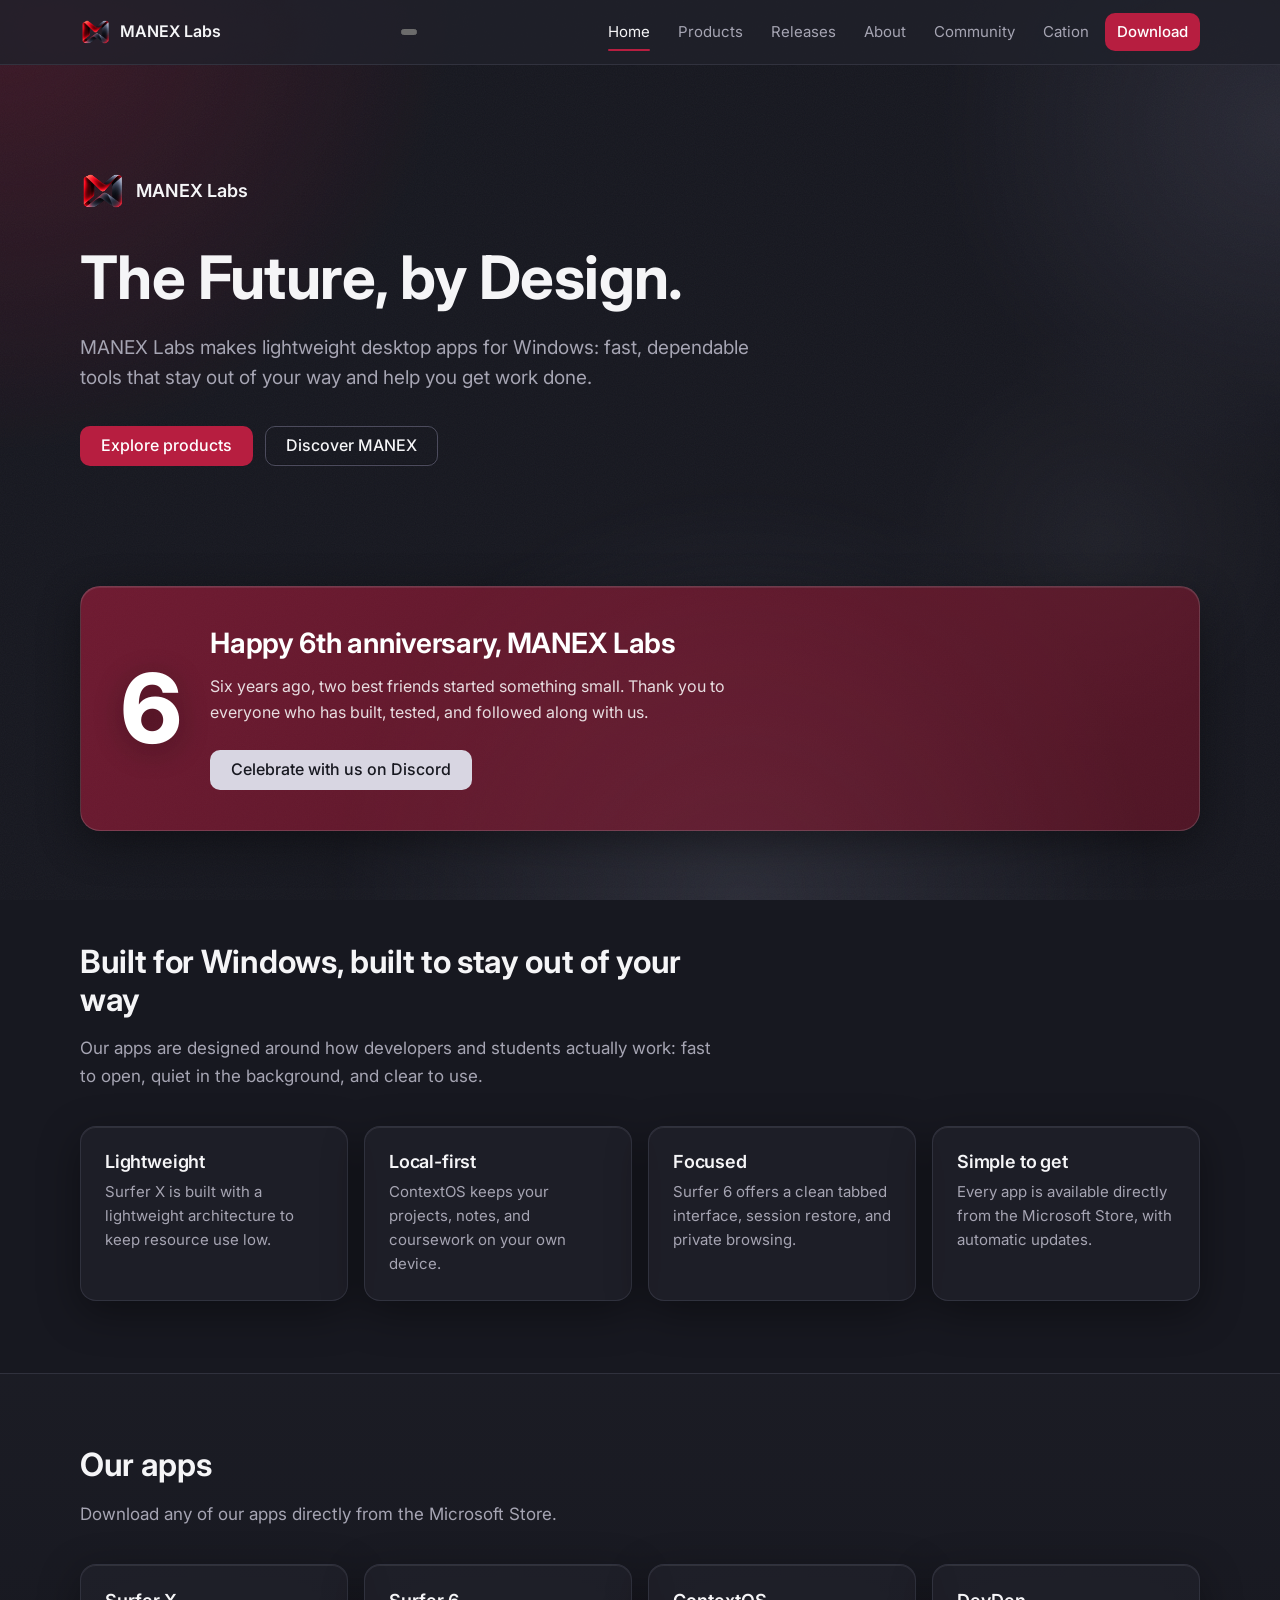
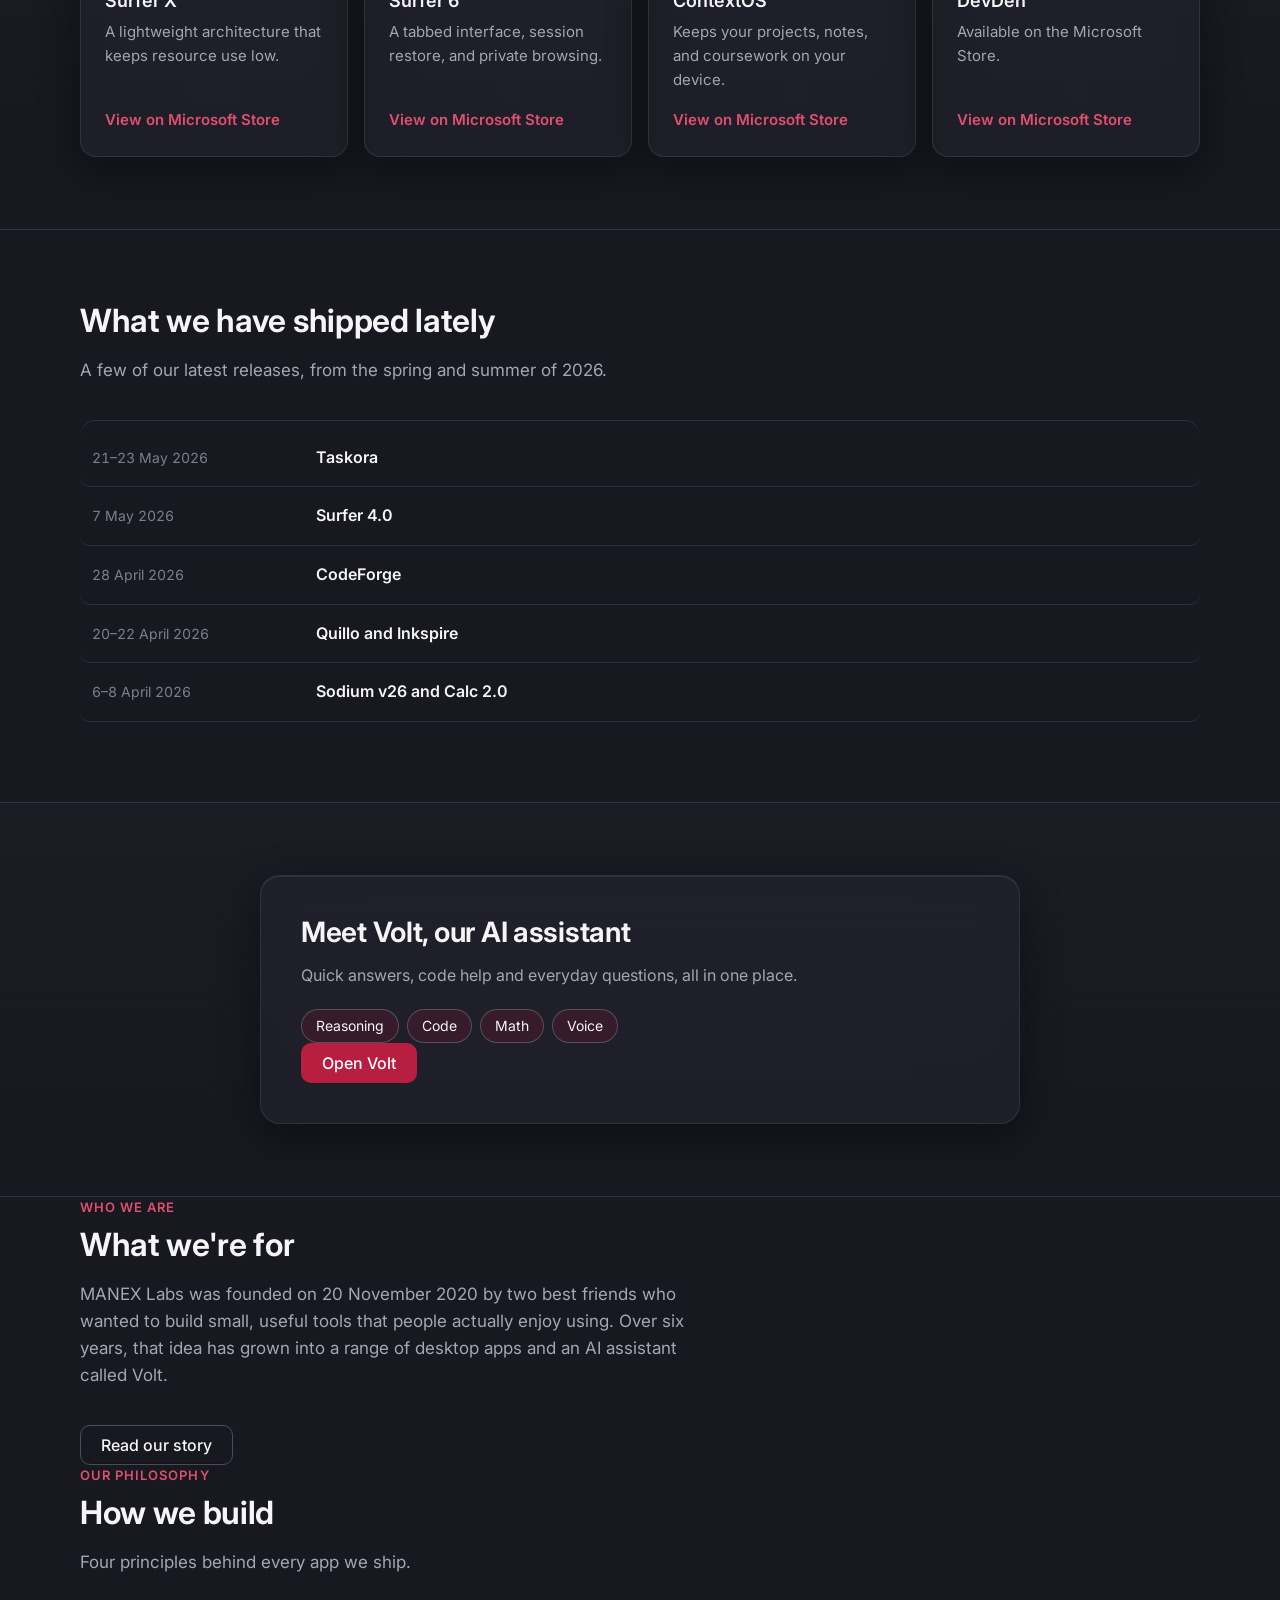
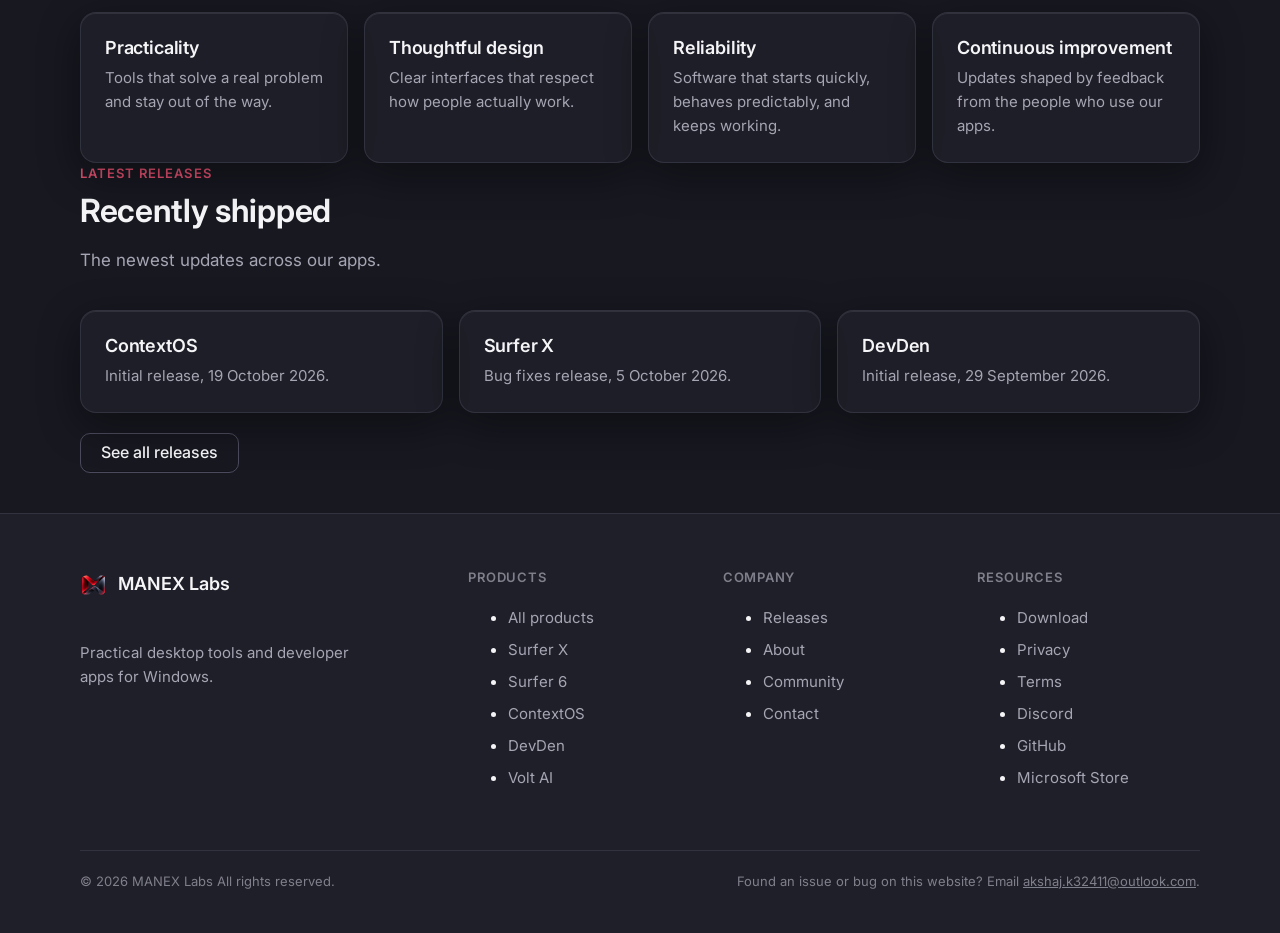
==== commit 31fdeba4: "Change company name from MANEX Inc. to MANEX Labs" ====
--- a/index.html
+++ b/index.html
@@ -5,11 +5,11 @@
     <meta name="msvalidate.01" content="A043E2304D9712075BA56ECF57D7EE7D" />
     <meta charset="UTF-8">
     <meta name="viewport" content="width=device-width, initial-scale=1.0">
-    <title>MANEX Inc. | The Future, by Design</title>
-    <meta name="description" content="MANEX Inc. builds practical desktop apps for Windows, including Surfer, ContextOS, and DevDen, plus Volt, our AI assistant." />
+    <title>MANEX Labs | The Future, by Design</title>
+    <meta name="description" content="MANEX Labs builds practical desktop apps for Windows, including Surfer, ContextOS, and DevDen, plus Volt, our AI assistant." />
     <meta name="theme-color" content="#0d0a0a" />
-    <meta property="og:title" content="MANEX Inc. | The Future, by Design" />
-    <meta property="og:description" content="MANEX Inc. builds practical desktop apps for Windows, including Surfer, ContextOS, and DevDen, plus Volt, our AI assistant." />
+    <meta property="og:title" content="MANEX Labs | The Future, by Design" />
+    <meta property="og:description" content="MANEX Labs builds practical desktop apps for Windows, including Surfer, ContextOS, and DevDen, plus Volt, our AI assistant." />
     <meta property="og:type" content="website" />
     <meta property="og:url" content="https://manex-inc.github.io/website/index.html" />
     <link rel="canonical" href="https://manex-inc.github.io/website/index.html" />
@@ -26,7 +26,7 @@
     {
       "@type": "Organization",
       "@id": "https://manex-inc.github.io/website/#organization",
-      "name": "MANEX Inc.",
+      "name": "MANEX Labs",
       "url": "https://manex-inc.github.io/website/",
       "logo": "https://manex-inc.github.io/website/assets/logo.png",
       "foundingDate": "2020-11-20",
@@ -39,7 +39,7 @@
       "@type": "WebSite",
       "@id": "https://manex-inc.github.io/website/#website",
       "url": "https://manex-inc.github.io/website/",
-      "name": "MANEX Inc.",
+      "name": "MANEX Labs",
       "publisher": {
         "@id": "https://manex-inc.github.io/website/#organization"
       }
@@ -54,12 +54,14 @@
         <nav class="topbar">
             <div class="wrap">
                 <a class="nav-logo" href="index.html">
-                    <img src="assets/logo.png" alt="MANEX Inc. logo" />
-                    <span>MANEX Inc.</span>
+                    <img src="assets/logo.png" alt="MANEX Labs logo" />
+                    <span>MANEX Labs</span>
                 </a>
-                <ul class="nav-links">
+                                <button class="nav-toggle" type="button" aria-label="Open menu" aria-expanded="false" aria-controls="site-nav"><span></span><span></span></button>
+                <ul class="nav-links" id="site-nav">
                     <li><a class="nav-item active" href="index.html" aria-current="page">Home</a></li>
                     <li><a class="nav-item" href="products.html">Products</a></li>
+                    <li><a class="nav-item" href="releases.html">Releases</a></li>
                     <li><a class="nav-item" href="about.html">About</a></li>
                     <li><a class="nav-item" href="community.html">Community</a></li>
                     <li><a class="nav-item" href="cation.html">Cation</a></li>
@@ -70,17 +72,18 @@
     </header>
 
     <main>
-        <section class="hero">
+        <section class="hero hero-banner">
+            <div class="hero-bg" aria-hidden="true"></div>
             <div class="wrap">
                 <div class="hero-brand">
                     <img src="assets/logo.png" alt="" />
-                    <span>MANEX Inc.</span>
+                    <span>MANEX Labs</span>
                 </div>
                 <h1>The Future, by Design.</h1>
-                <p class="lede">MANEX Inc. builds lightweight desktop apps and tools that stay out of your way and help you get work done.</p>
+                <p class="lede">MANEX Labs makes lightweight desktop apps for Windows: fast, dependable tools that stay out of your way and help you get work done.</p>
                 <div class="hero-btns">
-                    <a class="btn btn-primary" href="download.html">Download apps</a>
-                    <a class="btn btn-outline" href="products.html">Explore products</a>
+                    <a class="btn btn-primary" href="products.html">Explore products</a>
+                    <a class="btn btn-outline" href="about.html">Discover MANEX</a>
                 </div>
             </div>
         </section>
@@ -90,7 +93,7 @@
                 <div class="anniv-panel">
                     <div class="anniv-num">6</div>
                     <div>
-                        <h2>Happy 6th anniversary, MANEX Inc.</h2>
+                        <h2>Happy 6th anniversary, MANEX Labs</h2>
                         <p>Six years ago, two best friends started something small. Thank you to everyone who has built, tested, and followed along with us.</p>
                         <a class="btn btn-light" href="https://discord.gg/GRSvEkccnQ" target="_blank" rel="noopener">Celebrate with us on Discord</a>
                     </div>
@@ -204,11 +207,51 @@
         </section>
     </main>
 
+        <section class="section">
+            <div class="wrap">
+                <div class="section-head">
+                    <span class="eyebrow">Who we are</span>
+                    <h2>What we're for</h2>
+                    <p>MANEX Labs was founded on 20 November 2020 by two best friends who wanted to build small, useful tools that people actually enjoy using. Over six years, that idea has grown into a range of desktop apps and an AI assistant called Volt.</p>
+                </div>
+                <div class="btn-row"><a class="btn btn-outline" href="about.html">Read our story</a></div>
+            </div>
+        </section>
+        <section class="section">
+            <div class="wrap">
+                <div class="section-head">
+                    <span class="eyebrow">Our philosophy</span>
+                    <h2>How we build</h2>
+                    <p>Four principles behind every app we ship.</p>
+                </div>
+                <div class="principles">
+                    <div class="principle"><h3>Practicality</h3><p>Tools that solve a real problem and stay out of the way.</p></div>
+                    <div class="principle"><h3>Thoughtful design</h3><p>Clear interfaces that respect how people actually work.</p></div>
+                    <div class="principle"><h3>Reliability</h3><p>Software that starts quickly, behaves predictably, and keeps working.</p></div>
+                    <div class="principle"><h3>Continuous improvement</h3><p>Updates shaped by feedback from the people who use our apps.</p></div>
+                </div>
+            </div>
+        </section>
+        <section class="section alt">
+            <div class="wrap">
+                <div class="section-head">
+                    <span class="eyebrow">Latest releases</span>
+                    <h2>Recently shipped</h2>
+                    <p>The newest updates across our apps.</p>
+                </div>
+                <div class="principles">
+                    <div class="principle"><h3>ContextOS</h3><p>Initial release, 19 October 2026.</p></div>
+                    <div class="principle"><h3>Surfer X</h3><p>Bug fixes release, 5 October 2026.</p></div>
+                    <div class="principle"><h3>DevDen</h3><p>Initial release, 29 September 2026.</p></div>
+                </div>
+                <div class="btn-row"><a class="btn btn-outline" href="releases.html">See all releases</a></div>
+            </div>
+        </section>
     <footer>
         <div class="wrap">
             <div class="footer-top">
                 <div class="footer-brand">
-                    <div class="hero-brand"><img src="assets/logo.png" alt="" style="width:26px;height:26px;" /><span>MANEX Inc.</span></div>
+                    <div class="hero-brand"><img src="assets/logo.png" alt="" style="width:26px;height:26px;" /><span>MANEX Labs</span></div>
                     <p>Practical desktop tools and developer apps for Windows.</p>
                 </div>
                 <div class="footer-col">
@@ -225,6 +268,7 @@
                 <div class="footer-col">
                     <h4>Company</h4>
                     <ul>
+                        <li><a href="releases.html">Releases</a></li>
                         <li><a href="about.html">About</a></li>
                         <li><a href="community.html">Community</a></li>
                         <li><a href="mailto:akshaj.k32411@outlook.com">Contact</a></li>
@@ -234,6 +278,8 @@
                     <h4>Resources</h4>
                     <ul>
                         <li><a href="download.html">Download</a></li>
+                        <li><a href="privacy.html">Privacy</a></li>
+                        <li><a href="terms.html">Terms</a></li>
                         <li><a href="https://discord.gg/GRSvEkccnQ" target="_blank" rel="noopener">Discord</a></li>
                         <li><a href="https://github.com/MANEX-Inc" target="_blank" rel="noopener">GitHub</a></li>
                         <li><a href="https://apps.microsoft.com/search/publisher?name=MANEX-Inc." target="_blank" rel="noopener">Microsoft Store</a></li>
@@ -241,7 +287,7 @@
                 </div>
             </div>
             <div class="footer-bottom">
-                <p>© 2026 MANEX Inc. All rights reserved.</p>
+                <p>© 2026 MANEX Labs All rights reserved.</p>
                 <p>Found an issue or bug on this website? Email <a href="mailto:akshaj.k32411@outlook.com">akshaj.k32411@outlook.com</a>.</p>
             </div>
         </div>
--- a/assets/styles.css
+++ b/assets/styles.css
@@ -544,27 +544,7 @@
   from { opacity: 0; }
   to   { opacity: 1; }
 }
-@supports (animation-timeline: view()) {
-  .principle, .app, .step, .grid .card, .timeline li, .faq details,
-  .showcase-visual, .product-shot, .cta-banner, .anniv-panel, .volt,
-  .section-head, .showcase-text, .card, .discord-embed {
-    animation: reveal cubic-bezier(.16, 1, .3, 1) backwards;
-    animation-timeline: view();
-    animation-range: entry 0% cover 40%;
-  }
-  .section-head, .showcase-text, .anniv-panel, .cta-banner, .volt {
-    animation-name: reveal-soft;
-  }
-  .grid .card:nth-child(3n+2) { animation-range: entry 4% cover 36%; }
-  .grid .card:nth-child(3n)   { animation-range: entry 8% cover 40%; }
-  .principles .principle:nth-child(2) { animation-range: entry 4% cover 36%; }
-  .principles .principle:nth-child(3) { animation-range: entry 8% cover 40%; }
-  .principles .principle:nth-child(4) { animation-range: entry 12% cover 44%; }
-  .apps .app:nth-child(2) { animation-range: entry 4% cover 36%; }
-  .apps .app:nth-child(3) { animation-range: entry 8% cover 40%; }
-  .timeline li:nth-child(n+2) { animation-range: entry 0% cover 28%; }
-  .faq details:nth-child(n+2) { animation-range: entry 0% cover 28%; }
-}
+
 
 /* ---------- Polish and more motion ---------- */
 
@@ -576,17 +556,8 @@
 @keyframes page-in { from { opacity: 0; } to { opacity: 1; } }
 body { animation: page-in .6s var(--ease) both; }
 
-/* Headline: a slow platinum shimmer moves through the text */
-@keyframes text-sheen {
-  0%   { background-position: 120% 0; }
-  100% { background-position: -20% 0; }
-}
 .hero h1 {
-  background-image: linear-gradient(100deg, var(--text-main) 0%, var(--text-main) 42%, #ffffff 50%, var(--text-main) 58%, var(--text-main) 100%);
-  background-size: 260% 100%;
-  -webkit-background-clip: text; background-clip: text;
-  -webkit-text-fill-color: transparent;
-  animation: rise var(--dur-slow) var(--ease) .08s both, text-sheen 9s ease-in-out 1.2s infinite;
+  animation: rise var(--dur-slow) var(--ease) .08s both;
 }
 
 
@@ -613,31 +584,10 @@
 .btn-outline:hover { border-color: var(--titanium-hover); color: #ffffff; }
 
 /* Footer top edge gently brightens */
-footer { position: relative; }
-footer::before {
-  content: ""; position: absolute; left: 0; right: 0; top: -1px; height: 1px; pointer-events: none;
-  background: linear-gradient(90deg, transparent, var(--titanium), transparent);
-  background-size: 200% 100%;
-  animation: edge-sweep 8s linear infinite;
-}
-@keyframes edge-sweep {
-  from { background-position: 100% 0; }
-  to   { background-position: -100% 0; }
-}
 
 
 /* Side fly-ins for the showcase rows (scroll-linked, supported browsers only) */
-@supports (animation-timeline: view()) {
-  .showcase-text { animation: fly-left cubic-bezier(.16, 1, .3, 1) backwards; animation-timeline: view(); animation-range: entry 0% cover 40%; }
-  .showcase-visual { animation: fly-right cubic-bezier(.16, 1, .3, 1) backwards; animation-timeline: view(); animation-range: entry 0% cover 40%; }
-  .showcase.reverse .showcase-text { animation-name: fly-right; }
-  .showcase.reverse .showcase-visual { animation-name: fly-left; }
-  .anniv-panel {
-    animation: reveal cubic-bezier(.16, 1, .3, 1) backwards, panel-drift 14s ease-in-out infinite;
-    animation-timeline: view(), auto;
-    animation-range: entry 0% cover 40%, normal;
-  }
-}
+
 
 /* ---------- Reduced motion: no movement, instant state changes ---------- */
 @media (prefers-reduced-motion: reduce) {
@@ -648,3 +598,43 @@
   .principle:hover, .app:hover, .showcase-visual:hover, .grid .card:hover,
   .btn:hover, .footer-col a:hover, .step:hover { transform: none !important; }
 }
+
+/* ---------- Scroll fly-in (driven by assets/site.js) ---------- */
+.js .reveal {
+  opacity: 0; transform: translate3d(0, 56px, 0); filter: blur(6px);
+  transition: opacity .9s var(--ease), transform 1.1s cubic-bezier(.16, 1, .3, 1), filter .9s var(--ease);
+}
+.js .reveal-left {
+  opacity: 0; transform: translate3d(-120px, 0, 0); filter: blur(6px);
+  transition: opacity .9s var(--ease), transform 1.1s cubic-bezier(.16, 1, .3, 1), filter .9s var(--ease);
+}
+.js .reveal-right {
+  opacity: 0; transform: translate3d(120px, 0, 0); filter: blur(6px);
+  transition: opacity .9s var(--ease), transform 1.1s cubic-bezier(.16, 1, .3, 1), filter .9s var(--ease);
+}
+.js .reveal.in, .js .reveal-left.in, .js .reveal-right.in {
+  opacity: 1; transform: none; filter: none;
+}
+
+/* ---------- Next-page hint and page veil ---------- */
+.page-veil {
+  position: fixed; inset: 0; z-index: 90; pointer-events: none;
+  background: var(--midnight); opacity: 0;
+  transition: opacity .35s var(--ease);
+}
+.page-veil.on { opacity: 1; pointer-events: auto; }
+.next-hint {
+  position: fixed; left: 50%; bottom: 24px; z-index: 80; overflow: hidden;
+  min-width: 200px; padding: 10px 18px; border-radius: 999px; text-align: center;
+  background: var(--glass-strong); border: 1px solid var(--line);
+  backdrop-filter: blur(30px) saturate(130%); -webkit-backdrop-filter: blur(30px) saturate(130%);
+  box-shadow: var(--shadow); color: var(--text); font-size: 14px; font-weight: 500;
+  opacity: 0; pointer-events: none;
+  transform: translate(-50%, 16px);
+  transition: opacity .25s var(--ease), transform .35s var(--ease);
+}
+.next-hint.show { opacity: 1; transform: translate(-50%, 0); }
+.next-hint::after {
+  content: ""; position: absolute; left: 0; bottom: 0; height: 2px;
+  width: calc(var(--p, 0) * 100%); background: var(--crimson);
+}
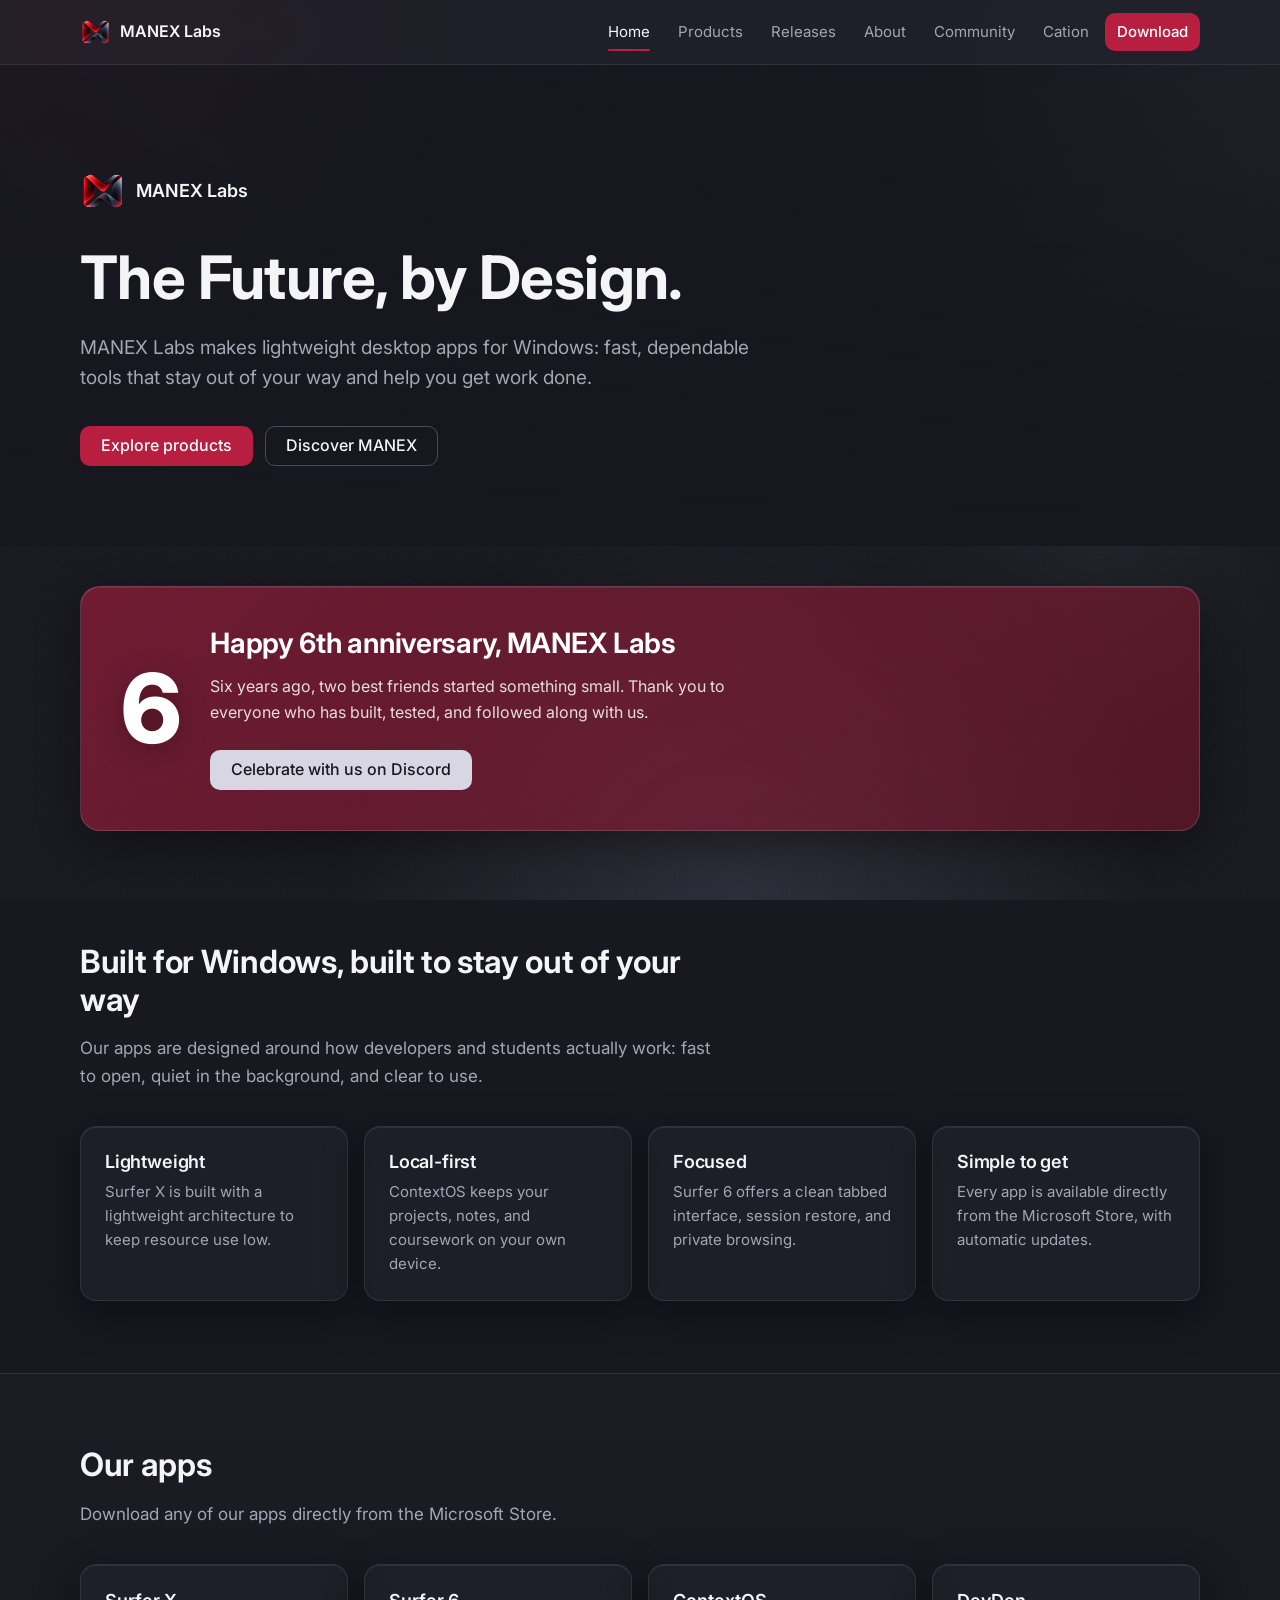
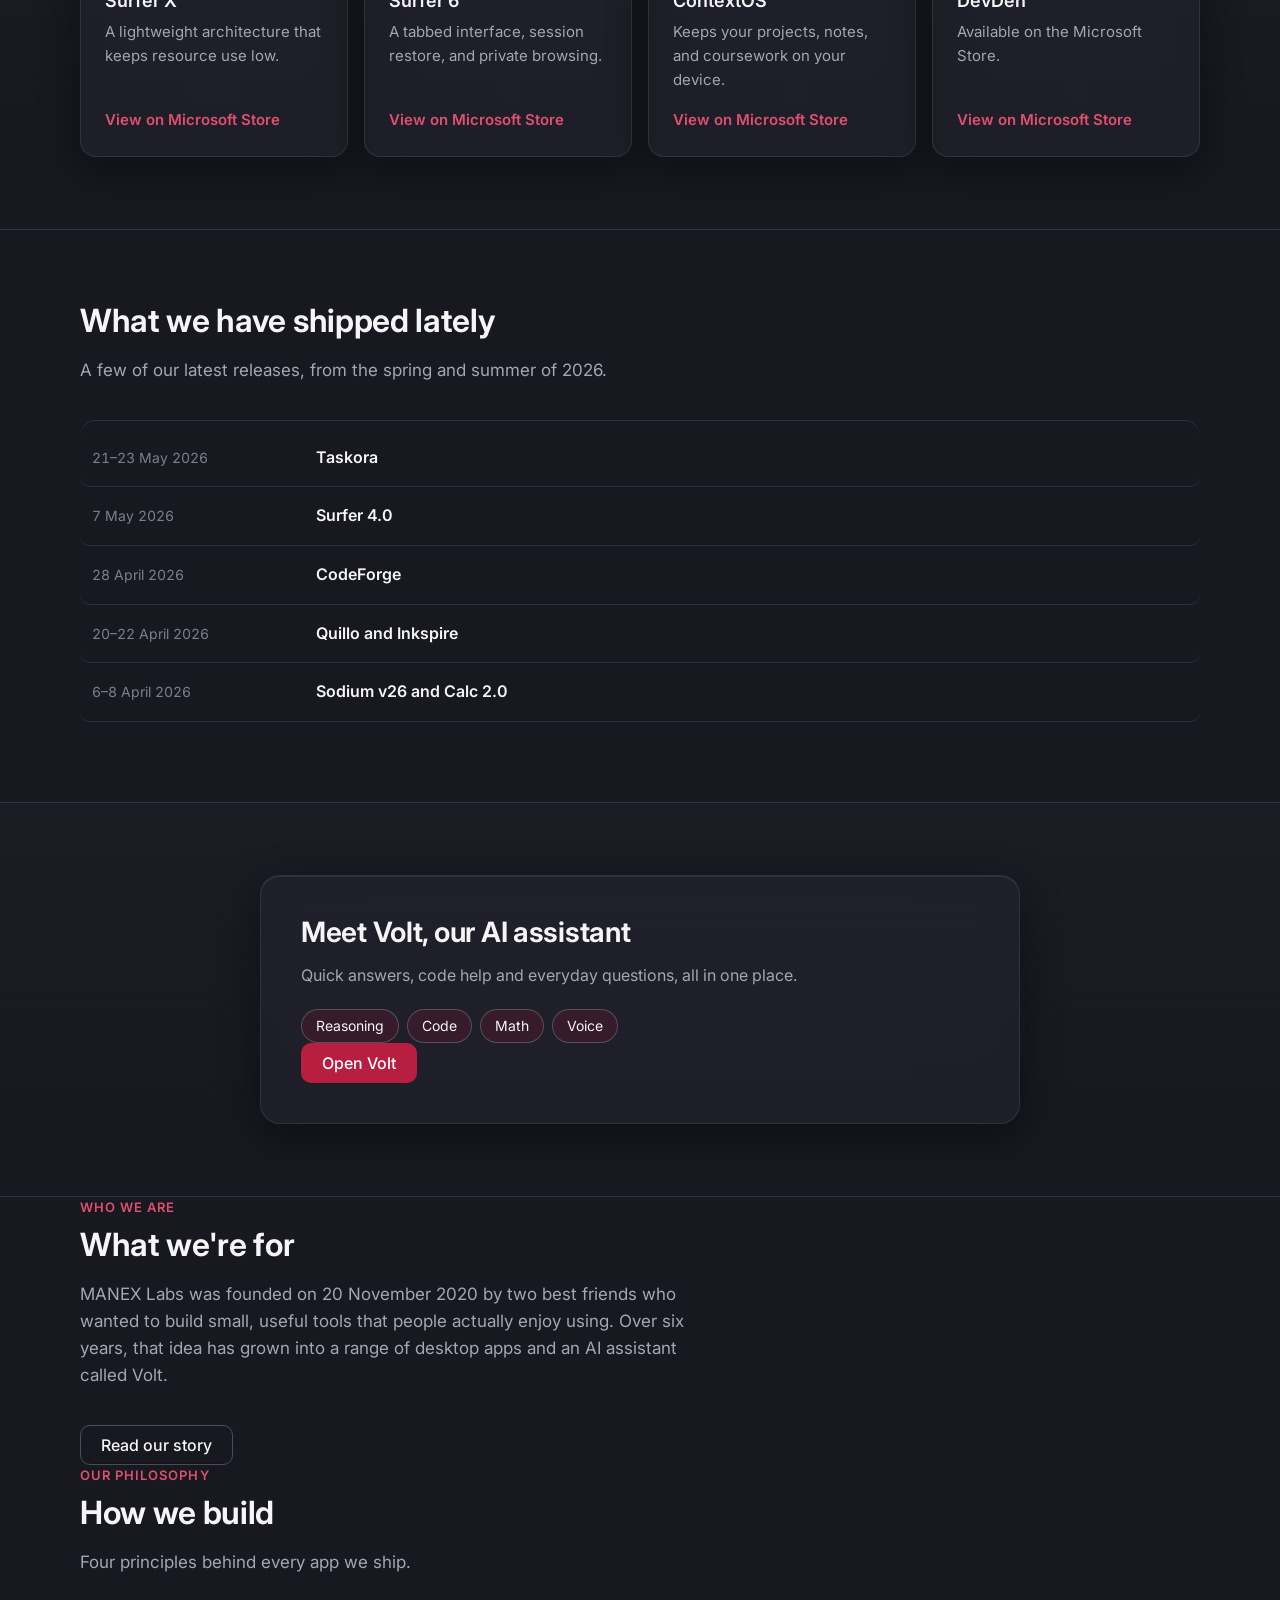
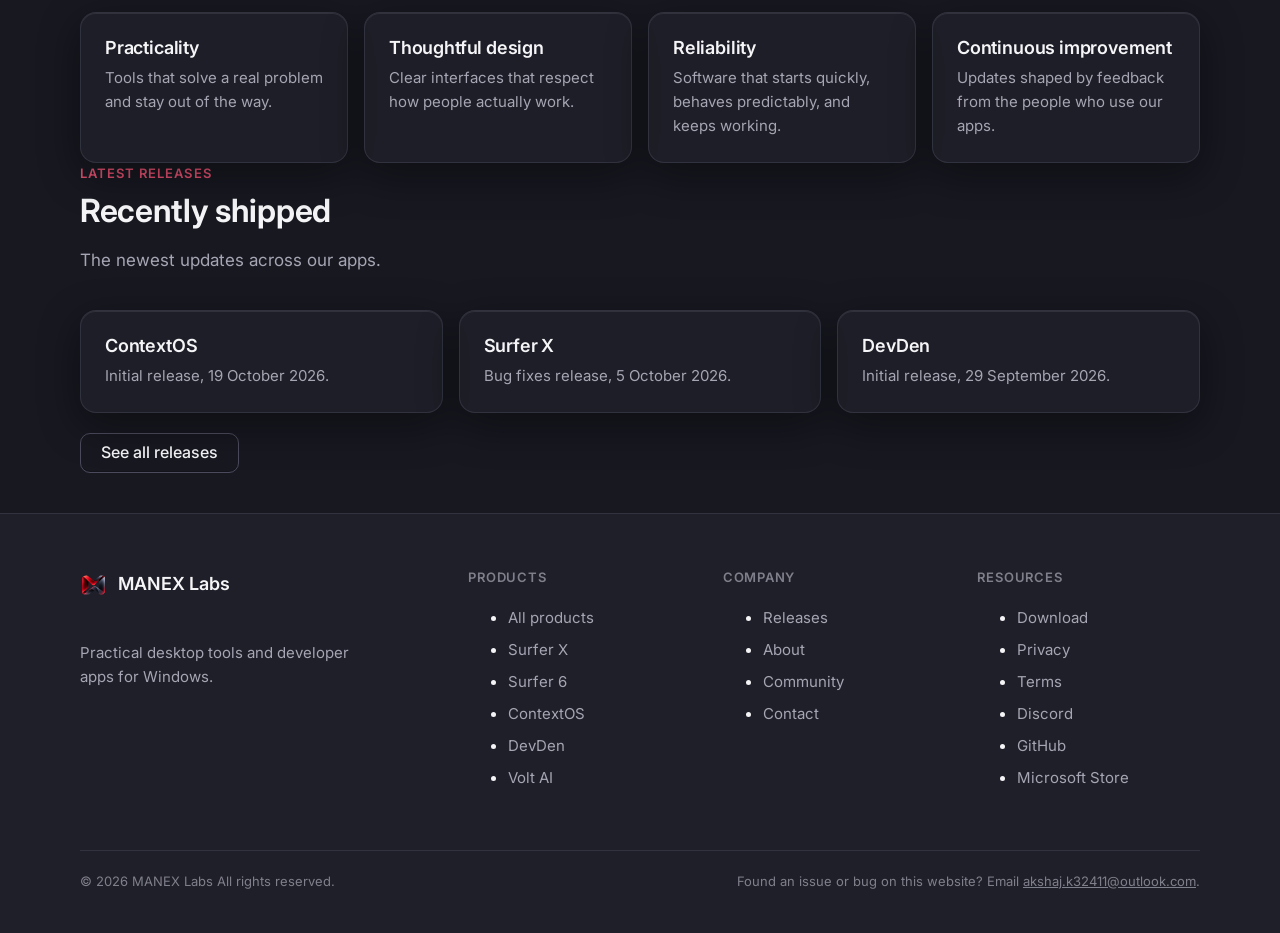
==== commit c3a4ce6e: "Add versioning to CSS and JS file links" ====
--- a/index.html
+++ b/index.html
@@ -47,7 +47,7 @@
   ]
 }
     </script>
-    <link rel="stylesheet" href="assets/styles.css">
+    <link rel="stylesheet" href="assets/styles.css?v=3">
 </head>
 <body>
     <header>
@@ -292,6 +292,6 @@
             </div>
         </div>
     </footer>
-    <script src="assets/site.js" defer></script>
+    <script src="assets/site.js?v=3" defer></script>
 </body>
 </html>
--- a/assets/styles.css
+++ b/assets/styles.css
@@ -589,6 +589,69 @@
 /* Side fly-ins for the showcase rows (scroll-linked, supported browsers only) */
 
 
+/* ---------- Mobile menu and draft notice ---------- */
+.nav-toggle {
+  display: none; align-items: center; justify-content: center; flex-direction: column; gap: 5px;
+  width: 40px; height: 40px; padding: 0; border-radius: 10px; cursor: pointer;
+  background: var(--fill); border: 1px solid var(--line);
+  transition: background var(--dur-fast) var(--ease), border-color var(--dur-fast) var(--ease);
+}
+.nav-toggle:hover { background: var(--fill-hover); border-color: var(--line-strong); }
+.nav-toggle span {
+  display: block; width: 16px; height: 2px; border-radius: 2px; background: var(--text);
+  transition: transform .3s var(--ease), opacity .2s var(--ease);
+}
+.nav-toggle[aria-expanded="true"] span:nth-child(1) { transform: translateY(3.5px) rotate(45deg); }
+.nav-toggle[aria-expanded="true"] span:nth-child(2) { transform: translateY(-3.5px) rotate(-45deg); }
+
+@media (max-width: 860px) {
+  .nav-toggle { display: inline-flex; }
+  .topbar .wrap { position: relative; }
+  .nav-links {
+    display: none; position: absolute; top: calc(100% + 8px); right: 0; left: auto;
+    flex-direction: column; align-items: stretch; gap: 2px; min-width: 220px;
+    margin: 0; padding: 8px; border-radius: 16px;
+    background: rgba(32, 33, 42, .97); border: 1px solid var(--line);
+    box-shadow: var(--shadow);
+    backdrop-filter: blur(40px) saturate(140%); -webkit-backdrop-filter: blur(40px) saturate(140%);
+  }
+  .nav-links.open { display: flex; animation: rise .35s var(--ease) both; }
+  .nav-links li { list-style: none; }
+  .nav-item { display: block; padding: 12px 14px; font-size: 15px; }
+  .nav-item.active::after { left: 14px; right: 14px; }
+  .nav-item.nav-cta { text-align: center; }
+}
+
+.draft-note {
+  margin-top: 16px; padding: 12px 16px; border-radius: 10px;
+  border: 1px dashed var(--crimson-text); background: var(--crimson-soft);
+  color: var(--text-2); font-size: 14px;
+}
+
+/* ---------- Home banner ---------- */
+.hero-banner { position: relative; overflow: hidden; isolation: isolate; }
+.hero-bg {
+  position: absolute; inset: 0; z-index: -1; pointer-events: none;
+  background-image:
+    linear-gradient(180deg, rgba(23, 24, 32, .45) 0%, rgba(23, 24, 32, .8) 60%, var(--midnight) 100%),
+    linear-gradient(90deg, rgba(23, 24, 32, .75) 0%, rgba(23, 24, 32, .25) 100%),
+    url("banner.png");
+  background-size: cover, cover, cover;
+  background-position: center, center, center 30%;
+  background-repeat: no-repeat;
+  filter: saturate(.85);
+}
+.hero-banner .wrap { position: relative; }
+@media (max-width: 680px) {
+  .hero-bg { background-image:
+    linear-gradient(180deg, rgba(23, 24, 32, .6) 0%, rgba(23, 24, 32, .9) 70%, var(--midnight) 100%),
+    url("banner.png"); background-size: cover, cover; background-position: center, center 30%; }
+}
+
+/* ---------- Lists inside cards ---------- */
+.card ul { margin: 12px 0; padding-left: 18px; color: var(--text-2); font-size: 15px; }
+.card li { margin-bottom: 6px; }
+
 /* ---------- Reduced motion: no movement, instant state changes ---------- */
 @media (prefers-reduced-motion: reduce) {
   *, *::before, *::after {
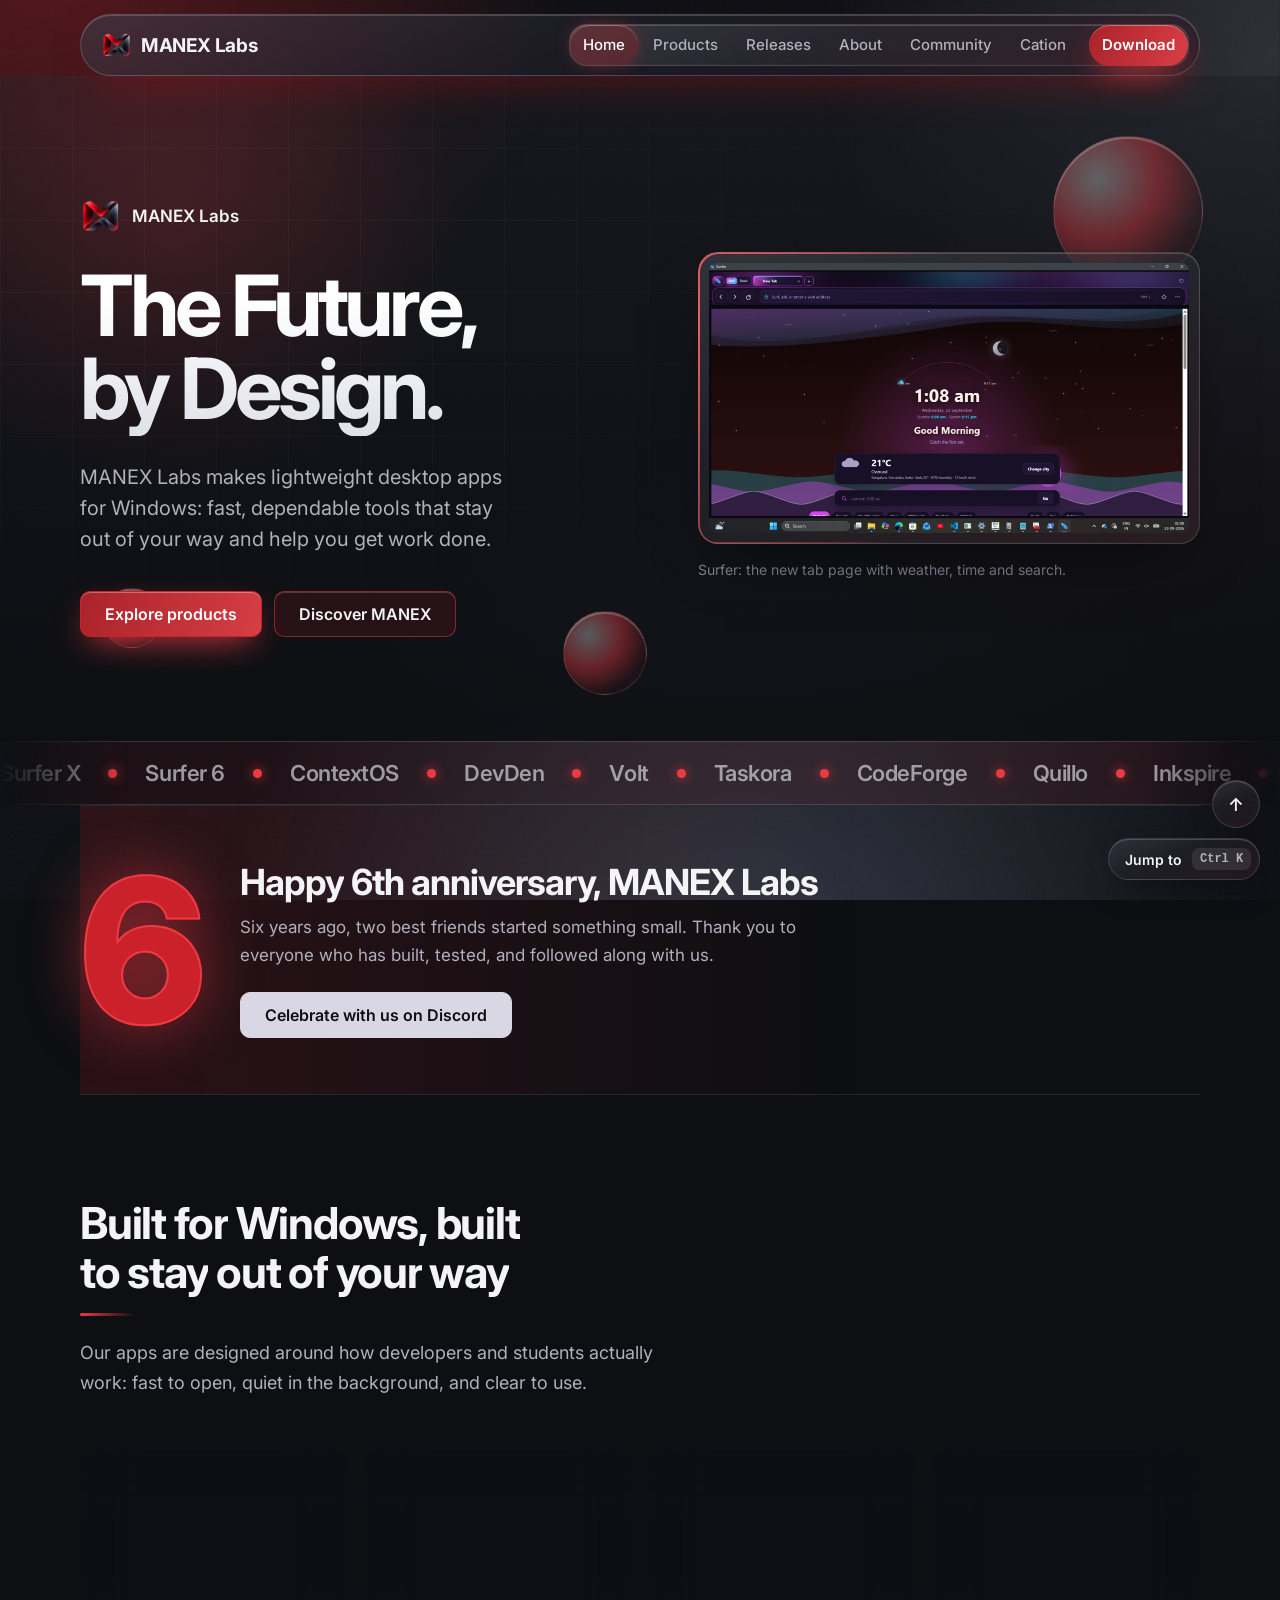
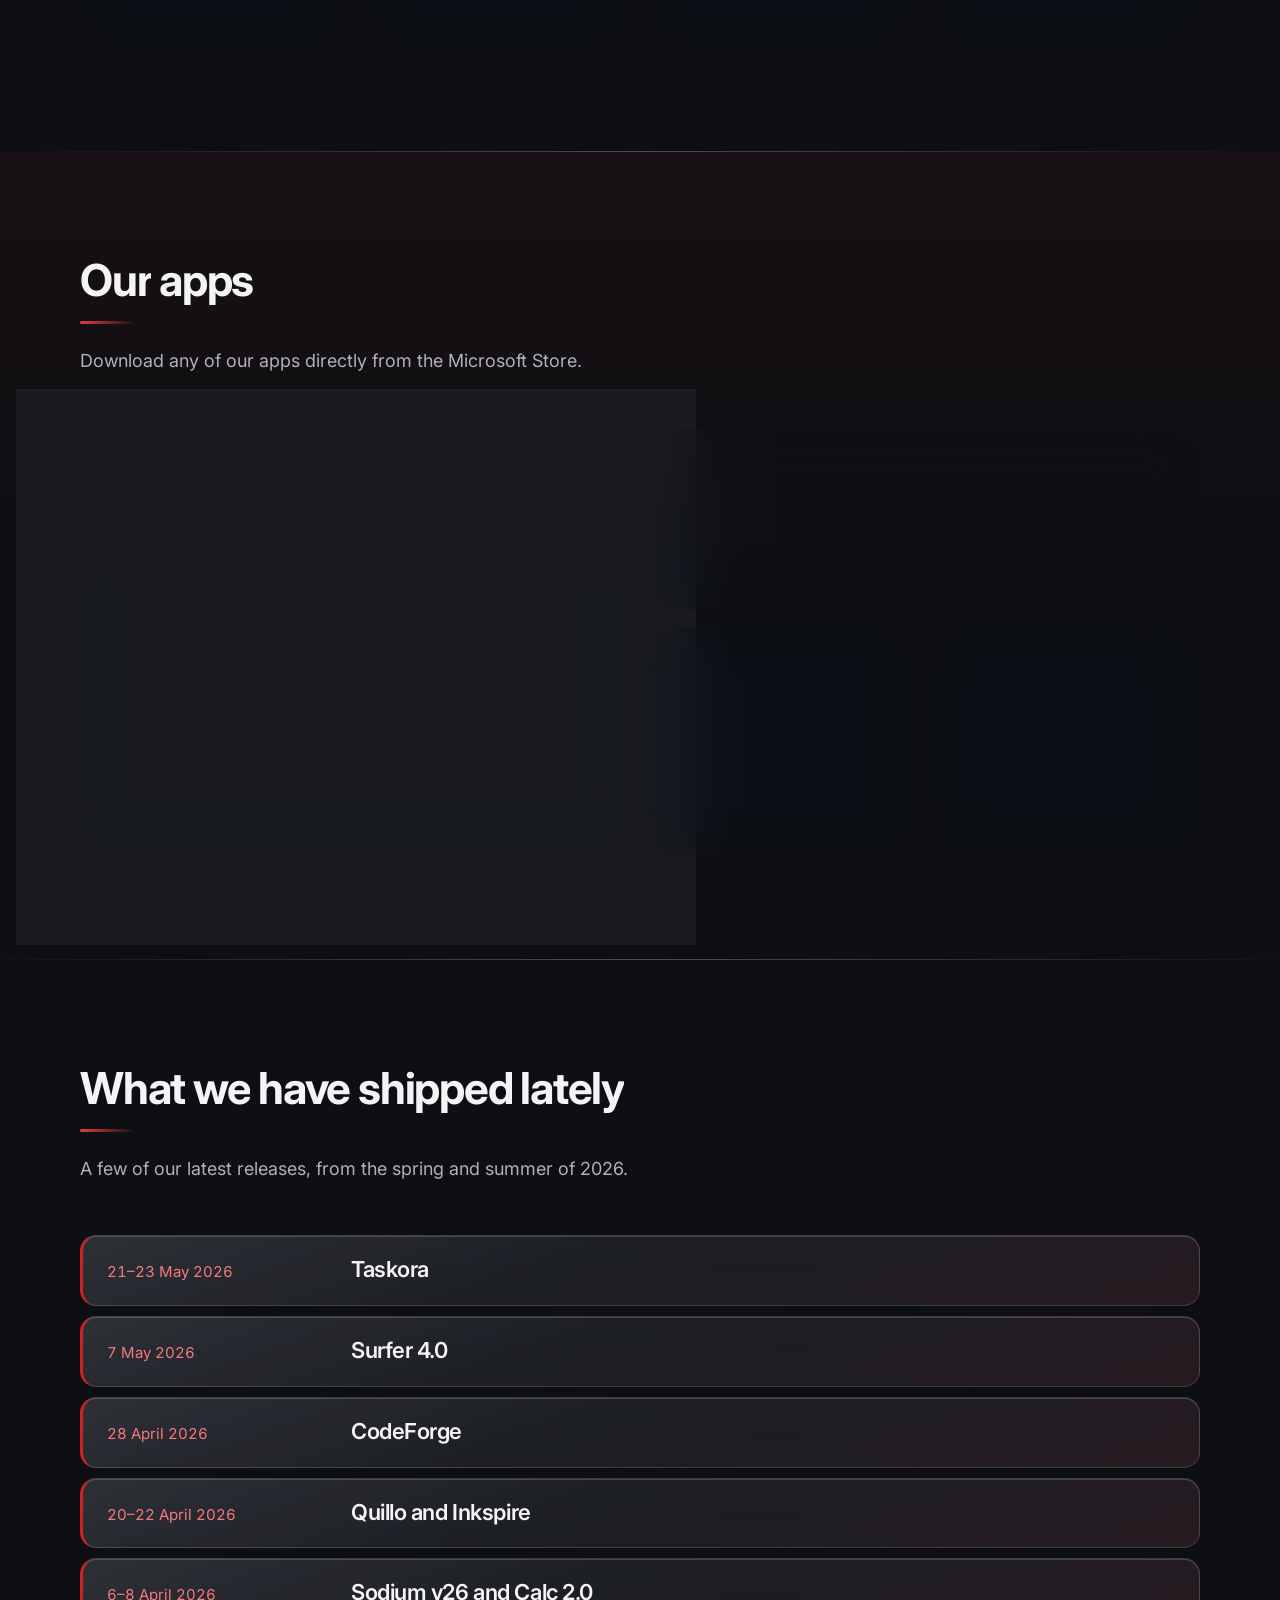
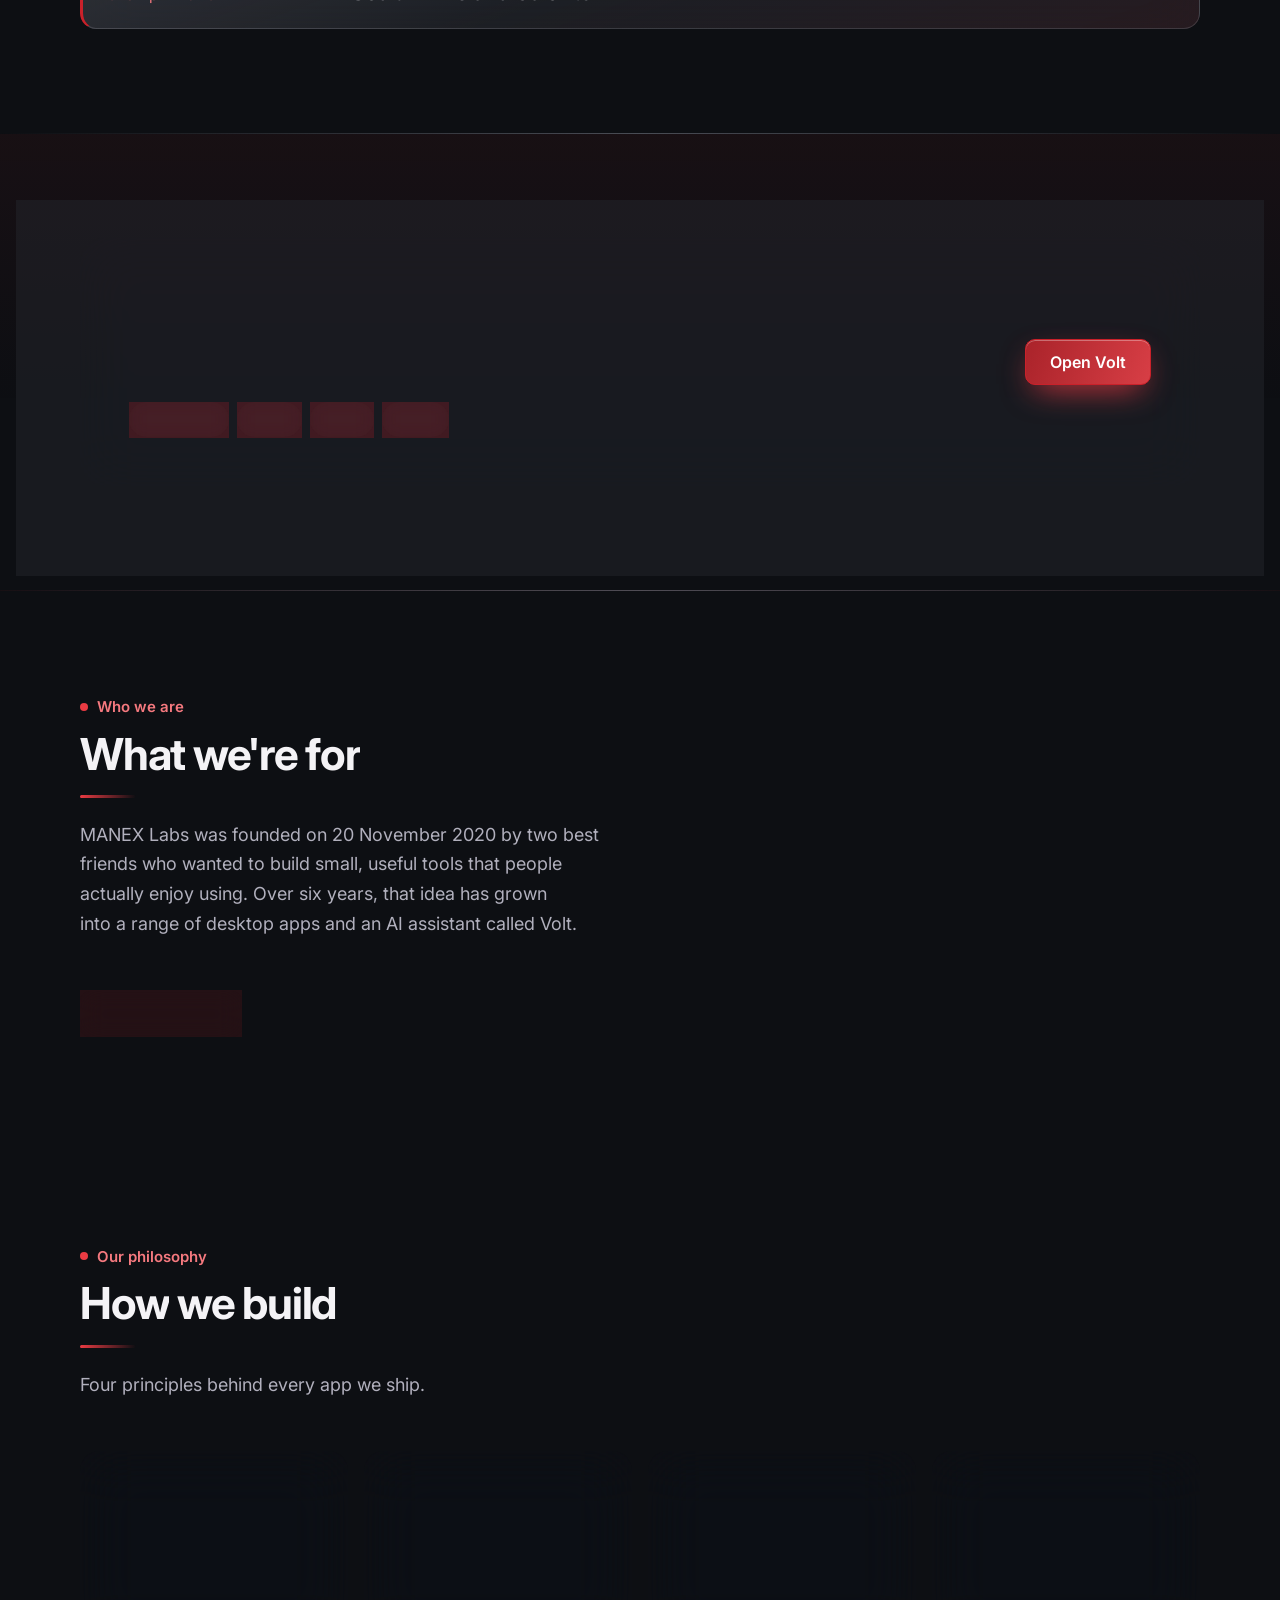
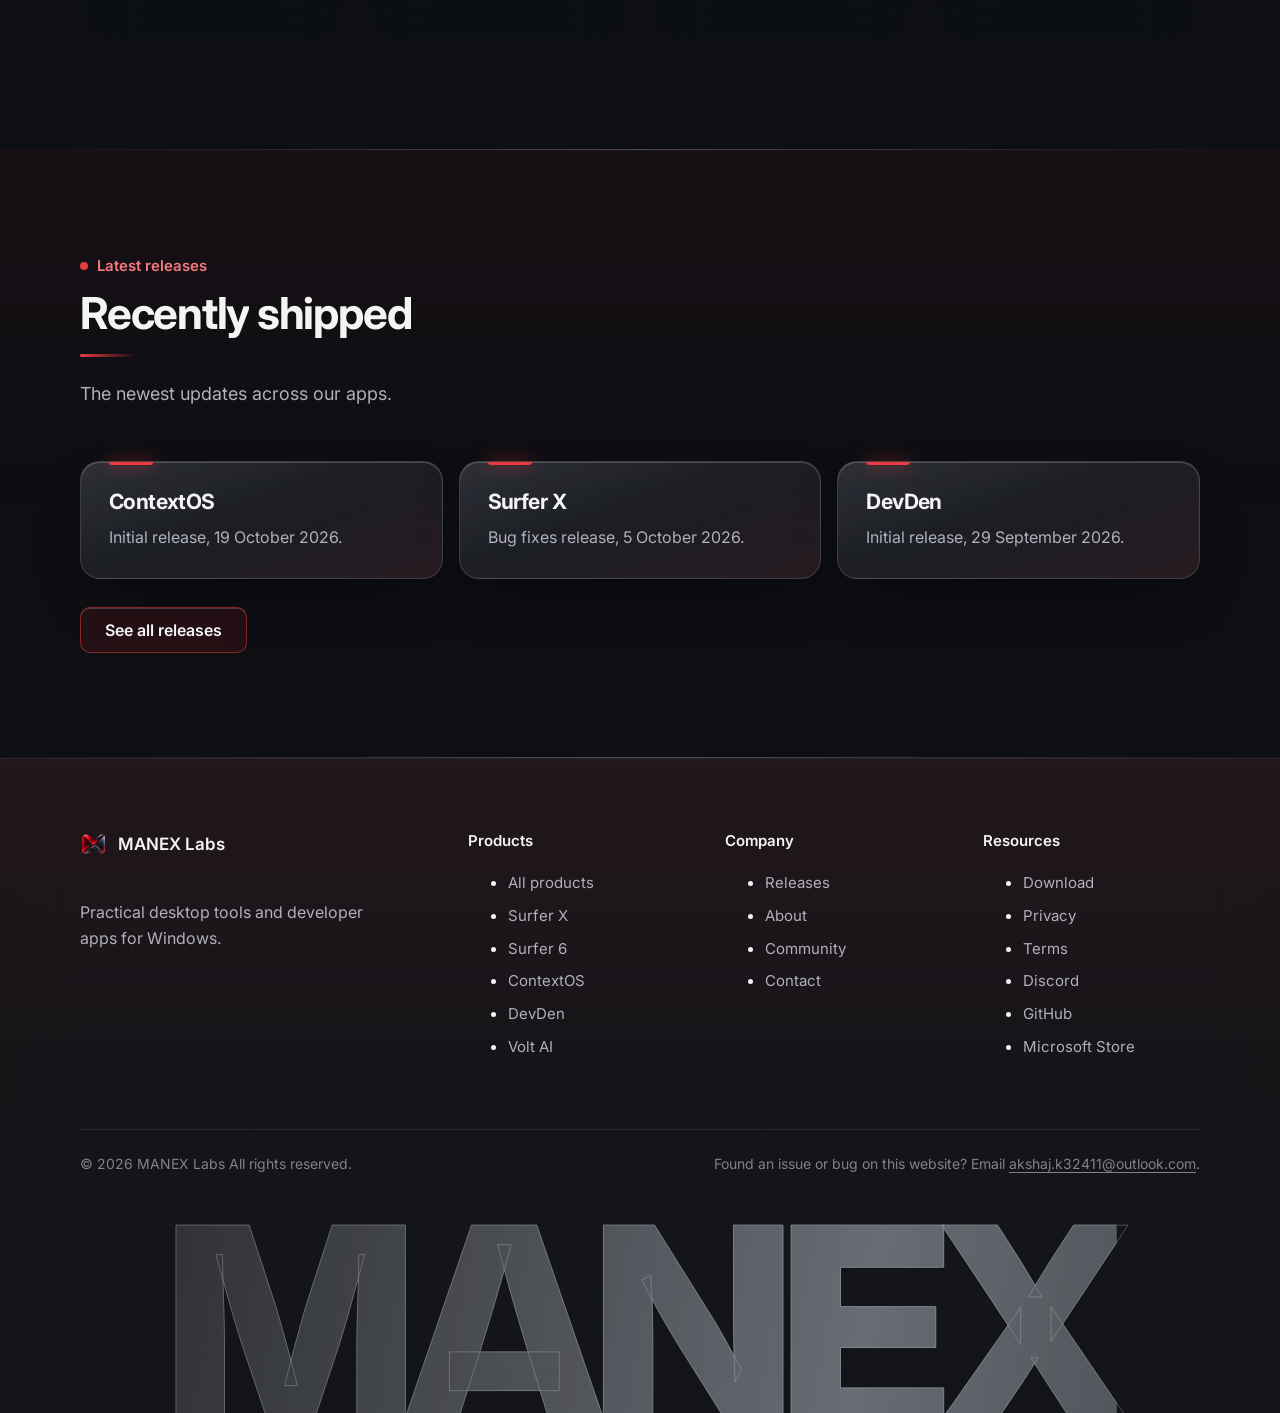
==== commit ba479873: "Refactor index.html for updates and improvements Updated theme color, font weights, and version numb" ====
--- a/index.html
+++ b/index.html
@@ -7,7 +7,7 @@
     <meta name="viewport" content="width=device-width, initial-scale=1.0">
     <title>MANEX Labs | The Future, by Design</title>
     <meta name="description" content="MANEX Labs builds practical desktop apps for Windows, including Surfer, ContextOS, and DevDen, plus Volt, our AI assistant." />
-    <meta name="theme-color" content="#0d0a0a" />
+    <meta name="theme-color" content="#0b0b0c" />
     <meta property="og:title" content="MANEX Labs | The Future, by Design" />
     <meta property="og:description" content="MANEX Labs builds practical desktop apps for Windows, including Surfer, ContextOS, and DevDen, plus Volt, our AI assistant." />
     <meta property="og:type" content="website" />
@@ -18,7 +18,7 @@
     <link rel="apple-touch-icon" href="assets/logo.png">
     <link rel="preconnect" href="https://fonts.googleapis.com">
     <link rel="preconnect" href="https://fonts.gstatic.com" crossorigin>
-    <link href="https://fonts.googleapis.com/css2?family=Inter:wght@400;500;600;700&display=swap" rel="stylesheet"/>
+    <link href="https://fonts.googleapis.com/css2?family=Inter:wght@400;500;600;700;800&display=swap" rel="stylesheet"/>
     <script type="application/ld+json">
 {
   "@context": "https://schema.org",
@@ -47,17 +47,18 @@
   ]
 }
     </script>
-    <link rel="stylesheet" href="assets/styles.css?v=3">
+    <link rel="stylesheet" href="assets/styles.css?v=11">
 </head>
 <body>
     <header>
+        <input type="checkbox" id="nav-check" class="nav-check" aria-hidden="true" />
         <nav class="topbar">
             <div class="wrap">
                 <a class="nav-logo" href="index.html">
                     <img src="assets/logo.png" alt="MANEX Labs logo" />
                     <span>MANEX Labs</span>
                 </a>
-                                <button class="nav-toggle" type="button" aria-label="Open menu" aria-expanded="false" aria-controls="site-nav"><span></span><span></span></button>
+                                <label class="nav-toggle" for="nav-check" aria-label="Open menu"><span></span><span></span></label>
                 <ul class="nav-links" id="site-nav">
                     <li><a class="nav-item active" href="index.html" aria-current="page">Home</a></li>
                     <li><a class="nav-item" href="products.html">Products</a></li>
@@ -72,21 +73,34 @@
     </header>
 
     <main>
-        <section class="hero hero-banner">
+        <section class="hero hero-banner" id="hero">
             <div class="hero-bg" aria-hidden="true"></div>
-            <div class="wrap">
-                <div class="hero-brand">
-                    <img src="assets/logo.png" alt="" />
-                    <span>MANEX Labs</span>
-                </div>
-                <h1>The Future, by Design.</h1>
-                <p class="lede">MANEX Labs makes lightweight desktop apps for Windows: fast, dependable tools that stay out of your way and help you get work done.</p>
-                <div class="hero-btns">
-                    <a class="btn btn-primary" href="products.html">Explore products</a>
-                    <a class="btn btn-outline" href="about.html">Discover MANEX</a>
-                </div>
-            </div>
-        </section>
+            <span class="orb orb-a" aria-hidden="true"></span><span class="orb orb-b" aria-hidden="true"></span>
+            <div class="wrap">
+                <div class="hero-grid">
+                    <div class="hero-copy">
+                    <div class="hero-brand">
+                        <img src="assets/logo.png" alt="" />
+                        <span>MANEX Labs</span>
+                    </div>
+                    <h1>The Future, by <span class="accent">Design</span>.</h1>
+                    <p class="lede">MANEX Labs makes lightweight desktop apps for Windows: fast, dependable tools that stay out of your way and help you get work done.</p>
+                    <div class="hero-btns">
+                        <a class="btn btn-primary" href="products.html">Explore products</a>
+                        <a class="btn btn-outline" href="about.html">Discover MANEX</a>
+                    </div>
+                    </div>
+                    <figure class="hero-visual">
+                        <div class="hero-shot">
+                            <img src="assets/surfer-screenshot.png" alt="Surfer browser new tab page with clock, weather and search" />
+                        </div>
+                        <figcaption>Surfer: the new tab page with weather, time and search.</figcaption>
+                    </figure>
+                </div>
+            </div>
+        </section>
+
+        <div class="ticker" aria-hidden="true"><div class="ticker-track"><span>Surfer X</span><span>Surfer 6</span><span>ContextOS</span><span>DevDen</span><span>Volt</span><span>Taskora</span><span>CodeForge</span><span>Quillo</span><span>Inkspire</span><span>Sodium</span><span>Calc</span><span>Surfer X</span><span>Surfer 6</span><span>ContextOS</span><span>DevDen</span><span>Volt</span><span>Taskora</span><span>CodeForge</span><span>Quillo</span><span>Inkspire</span><span>Sodium</span><span>Calc</span></div></div>
 
         <section class="anniv">
             <div class="wrap">
@@ -134,7 +148,7 @@
                     <h2>Our apps</h2>
                     <p>Download any of our apps directly from the Microsoft Store.</p>
                 </div>
-                <div class="apps">
+                <div class="apps bento">
                     <a class="app" href="https://apps.microsoft.com/detail/9ncp4wxvtqsq" target="_blank" rel="noopener">
                         <span class="app-name">Surfer X</span>
                         <span class="app-desc">A lightweight architecture that keeps resource use low.</span>
@@ -205,8 +219,6 @@
                 <a class="btn btn-primary" href="https://volt-manex.vercel.app" target="_blank" rel="noopener">Open Volt</a>
             </div>
         </section>
-    </main>
-
         <section class="section">
             <div class="wrap">
                 <div class="section-head">
@@ -247,6 +259,7 @@
                 <div class="btn-row"><a class="btn btn-outline" href="releases.html">See all releases</a></div>
             </div>
         </section>
+    </main>
     <footer>
         <div class="wrap">
             <div class="footer-top">
@@ -292,6 +305,6 @@
             </div>
         </div>
     </footer>
-    <script src="assets/site.js?v=3" defer></script>
+    <script src="assets/site.js?v=10" defer></script>
 </body>
 </html>
--- a/assets/styles.css
+++ b/assets/styles.css
@@ -1,703 +1,847 @@
-/* MANEX Inc. · shared stylesheet
-   Palette: Graphite, Platinum, Crimson.
-   Windows 11 mica: a graphite wallpaper with crimson light behind translucent acrylic panes. */
-
-:root {
-  color-scheme: dark;
-
-  /* Midnight Titanium */
-  --midnight: #171820;        /* primary background */
-  --midnight-2: #20212A;      /* secondary background */
-  --card: #22232D;            /* card background */
-  --border: #343541;          /* borders */
-  --titanium: #77758F;        /* titanium accent */
-  --titanium-hover: #9693B0;  /* hover accent */
-  --platinum: #D8D6E2;        /* platinum */
-  --text-main: #F5F5F7;       /* main text */
-  --text-sec: #A6A5B3;        /* secondary text */
-
-  /* Brand crimson (logo) */
-  --crimson: #B71E40;
-  --crimson-hover: #CC2A4C;
-  --crimson-text: #DF4F6E;    /* crimson lightened for small text on dark backgrounds */
-  --crimson-soft: rgba(183, 30, 64, .16);
-  --crimson-glow: rgba(183, 30, 64, .35);
-
-  --base: var(--midnight);
-  --text: var(--text-main);
-  --text-2: var(--text-sec);
-  --text-3: rgba(166, 165, 179, .72);
-  --accent: var(--crimson);
-  --accent-hover: var(--crimson-hover);
-  --accent-ink: #ffffff;
-  --accent-soft: var(--crimson-soft);
-  --glass: rgba(34, 35, 45, .62);
-  --glass-strong: rgba(32, 33, 42, .86);
-  --fill: rgba(216, 214, 226, .05);
-  --fill-hover: rgba(216, 214, 226, .1);
-  --line: rgba(52, 53, 65, .9);
-  --line-strong: rgba(119, 117, 143, .55);
-  --edge-hi: rgba(216, 214, 226, .1);
-  --shadow: 0 12px 40px rgba(0, 0, 0, .38);
-  --shadow-hover: 0 18px 50px rgba(0, 0, 0, .45), 0 0 0 1px rgba(150, 147, 176, .22);
-  --mica-1: rgba(183, 30, 64, .26);
-  --mica-2: rgba(119, 117, 143, .2);
-  --mica-3: rgba(52, 53, 65, .7);
-  --mica-4: rgba(216, 214, 226, .05);
-
-  --font: "Inter", "Segoe UI Variable Text", "Segoe UI", system-ui, -apple-system, sans-serif;
-  --display: "Inter", "Segoe UI Variable Display", "Segoe UI", system-ui, -apple-system, sans-serif;
-  --mono: "Cascadia Mono", "Cascadia Code", Consolas, ui-monospace, monospace;
-
-  --ease: cubic-bezier(.2, .7, .2, 1);
-  --dur-fast: .16s;
-  --dur: .28s;
-  --dur-slow: .6s;
-}
-
-*, *::before, *::after { box-sizing: border-box; }
-[hidden] { display: none !important; }
-html { scroll-behavior: smooth; }
-
-body {
-  margin: 0;
-  min-height: 100vh;
-  font: 16px/1.6 var(--font);
-  color: var(--text);
-  background: var(--base);
-  -webkit-font-smoothing: antialiased;
-  overflow-x: hidden;
-}
-
-/* Mica wallpaper, fixed behind everything */
-body::before {
-  content: "";
-  position: fixed; inset: 0; z-index: -2; pointer-events: none;
+/* MANEX Labs · shared stylesheet (v6)
+   Graphite surfaces, one crimson signal. Bricolage Grotesque for voice, Figtree for reading. */
+:root{
+  color-scheme:dark;
+  --ink:#0f1015; --ink-2:#15161d; --panel:#1a1b23; --panel-2:#20222b;
+  --line:#2a2c37; --line-2:#3a3d4b;
+  --text:#f4f3f6; --text-2:#b1b0bd; --text-3:#82818f;
+  --crimson:#be2a32; --crimson-hi:#d93f46; --crimson-text:#ea7278; --crimson-soft:rgba(190,42,50,.14);
+  --platinum:#d9d7e3;
+  --font:"SF Pro Text","SF Pro Display",-apple-system,BlinkMacSystemFont,"Inter","Segoe UI Variable Text","Segoe UI",system-ui,sans-serif;
+  --display:"SF Pro Display","SF Pro Text",-apple-system,BlinkMacSystemFont,"Inter","Segoe UI Variable Display","Segoe UI",system-ui,sans-serif;
+  --mono:"Cascadia Mono","Cascadia Code",Consolas,ui-monospace,monospace;
+  --ease:cubic-bezier(.2,.7,.2,1); --dur-fast:.16s; --dur:.28s;
+  --shadow:0 30px 60px -30px rgba(0,0,0,.7);
+}
+*,*::before,*::after{box-sizing:border-box}
+[hidden]{display:none!important}
+html{scroll-behavior:smooth;scrollbar-color:var(--line-2) var(--ink);scrollbar-width:thin}
+body{margin:0;min-height:100vh;font:17px/1.65 var(--font);color:var(--text);background:var(--ink);
+  -webkit-font-smoothing:antialiased;overflow-x:hidden}
+/* one soft crimson light at the top, nothing else moving behind the content */
+body::before{content:"";position:fixed;inset:0 0 auto 0;height:70vh;z-index:-1;pointer-events:none;
+  background:radial-gradient(60rem 28rem at 12% -8%,rgba(190,42,50,.22),transparent 70%),
+             radial-gradient(40rem 22rem at 100% 0%,rgba(119,117,143,.14),transparent 70%)}
+img{display:block;max-width:100%;height:auto}
+a{color:inherit;transition:color var(--dur) var(--ease)}
+p{margin:0 0 1em}
+h1,h2,h3,h4{font-family:var(--display);line-height:1.12;margin:0 0 .5em;letter-spacing:-.02em;font-weight:700}
+:focus-visible{outline:2px solid var(--crimson-hi);outline-offset:3px;border-radius:6px}
+::selection{background:rgba(190,42,50,.5);color:#fff}
+.wrap{width:min(1120px,100% - 3rem);margin-inline:auto}
+
+/* ---------- Header ---------- */
+header{position:sticky;top:0;z-index:50;background:rgba(15,16,21,.82);border-bottom:1px solid var(--line);
+  backdrop-filter:blur(18px) saturate(140%);-webkit-backdrop-filter:blur(18px) saturate(140%)}
+.topbar .wrap{display:flex;align-items:center;justify-content:space-between;gap:16px;min-height:68px}
+.nav-logo{display:inline-flex;align-items:center;gap:10px;text-decoration:none;font:700 19px var(--display);letter-spacing:-.02em}
+.nav-logo img{width:30px;height:30px;object-fit:contain}
+.nav-links{display:flex;flex-wrap:wrap;align-items:center;gap:2px;margin:0;padding:0;list-style:none}
+.nav-item{position:relative;display:inline-block;padding:8px 13px;border-radius:8px;color:var(--text-2);
+  text-decoration:none;font-size:15px;font-weight:500;transition:color var(--dur-fast),background var(--dur-fast)}
+.nav-item:hover{color:var(--text);background:rgba(255,255,255,.05)}
+.nav-item.active{color:var(--text)}
+.nav-item::after{content:"";position:absolute;left:13px;right:13px;bottom:2px;height:2px;border-radius:2px;
+  background:var(--crimson);transform:scaleX(0);transform-origin:left;transition:transform var(--dur) var(--ease)}
+.nav-item.active::after{transform:scaleX(1)}
+.nav-item:hover::after{transform:scaleX(1)}
+.nav-item.nav-cta{margin-left:8px;background:var(--crimson);color:#fff;font-weight:600}
+.nav-item.nav-cta:hover{background:var(--crimson-hi)}
+.nav-item.nav-cta::after{display:none}
+
+/* ---------- Sections ---------- */
+main>section,.section{padding:104px 0}
+.section.alt,main>section.alt{background:var(--ink-2);border-block:1px solid var(--line)}
+.section-head{max-width:660px;margin-bottom:52px}
+.section-head h2,.section h2{font-size:clamp(30px,3.6vw,44px)}
+.section-head p{color:var(--text-2);font-size:18px;margin:0}
+.eyebrow{display:block;margin-bottom:10px;font-size:15px;font-weight:600;color:var(--crimson-text)}
+.lede{font-size:20px;line-height:1.55;color:var(--text-2);max-width:56ch}
+
+/* ---------- Hero (the one orchestrated moment) ---------- */
+@keyframes rise{from{opacity:0;transform:translateY(22px)}to{opacity:1;transform:none}}
+.hero{padding:120px 0 104px!important}
+.hero-banner{position:relative;overflow:hidden;isolation:isolate}
+.hero-bg{position:absolute;inset:0;z-index:-1;pointer-events:none;
+  background:linear-gradient(180deg,rgba(15,16,21,.5),var(--ink) 96%),url("banner.png") center 30%/cover no-repeat;opacity:.9}
+.hero-banner::after{content:"";position:absolute;inset:0;z-index:-1;pointer-events:none;
+  background-image:linear-gradient(rgba(217,215,227,.05) 1px,transparent 1px),linear-gradient(90deg,rgba(217,215,227,.05) 1px,transparent 1px);
+  background-size:72px 72px;-webkit-mask-image:radial-gradient(ellipse 70% 80% at 20% 30%,#000,transparent 75%);
+  mask-image:radial-gradient(ellipse 70% 80% at 20% 30%,#000,transparent 75%)}
+.hero-grid{display:grid;grid-template-columns:1.05fr .95fr;gap:64px;align-items:center}
+.hero-brand{display:inline-flex;align-items:center;gap:12px;margin-bottom:28px;font:600 17px var(--display)}
+.hero-brand img{width:40px;height:40px;object-fit:contain}
+.hero h1{font-size:clamp(46px,6.6vw,86px);line-height:.98;letter-spacing:-.045em;font-weight:800;max-width:11ch;margin-bottom:26px}
+.hero h1 .accent{color:inherit}
+.hero .lede{margin:0 0 36px}
+.hero-btns{display:flex;flex-wrap:wrap;gap:12px}
+.hero-brand,.hero h1,.hero .lede,.hero-btns,.hero-visual{animation:rise .8s var(--ease) both}
+.hero h1{animation-delay:.08s}.hero .lede{animation-delay:.18s}.hero-btns{animation-delay:.26s}.hero-visual{animation-delay:.34s}
+.hero-visual{margin:0}
+.hero-shot{padding:8px;border-radius:14px;background:var(--panel);border:1px solid var(--line-2);box-shadow:var(--shadow),0 0 0 1px rgba(255,255,255,.02) inset}
+.hero-shot img{border-radius:8px;width:100%}
+.hero-visual figcaption{margin-top:14px;font-size:14px;color:var(--text-3)}
+.hero-note{font-size:14px;color:var(--text-3);margin-top:16px}
+
+/* ---------- Buttons ---------- */
+.btn{display:inline-flex;align-items:center;justify-content:center;min-height:46px;padding:0 24px;border-radius:10px;
+  border:1px solid var(--line-2);background:transparent;color:var(--text);font:600 16px var(--font);text-decoration:none;cursor:pointer;
+  transition:background var(--dur-fast),border-color var(--dur-fast),transform var(--dur-fast),color var(--dur-fast)}
+.btn:hover{background:rgba(255,255,255,.06);border-color:var(--platinum)}
+.btn:active{transform:scale(.98)}
+.btn-primary{background:var(--crimson);border-color:var(--crimson);color:#fff}
+.btn-primary:hover{background:var(--crimson-hi);border-color:var(--crimson-hi)}
+.btn-outline{background:transparent}
+.btn-light{background:var(--platinum);border-color:var(--platinum);color:var(--ink)}
+.btn-light:hover{background:#fff;border-color:#fff}
+.btn-row{display:flex;flex-wrap:wrap;gap:10px;margin-top:28px}
+
+/* ---------- Anniversary band ---------- */
+.anniv{padding:0!important}
+.anniv-panel{display:flex;flex-wrap:wrap;align-items:center;gap:40px;padding:56px 0;border-block:1px solid var(--line);
+  background:none;box-shadow:none}
+.anniv .wrap{width:min(1120px,100% - 3rem)}
+.anniv-num{font:800 clamp(120px,16vw,200px)/.8 var(--display);letter-spacing:-.07em;color:transparent;
+  -webkit-text-stroke:2px var(--crimson);padding-right:8px}
+.anniv-panel h2{font-size:clamp(26px,3vw,36px);margin-bottom:10px}
+.anniv-panel p{color:var(--text-2);max-width:56ch}
+.anniv-panel>div:last-child{flex:1 1 320px}
+.anniv-panel .btn{margin-top:6px}
+
+/* ---------- Principles: ruled columns, not cards ---------- */
+.principles{display:grid;grid-template-columns:repeat(auto-fit,minmax(230px,1fr));border-top:1px solid var(--line-2)}
+.principle{padding:28px 28px 32px 0;border-bottom:1px solid var(--line);border-radius:0;background:none}
+.principle h3{font-size:21px;margin-bottom:10px}
+.principle p{margin:0;color:var(--text-2);font-size:16px}
+.principle .avatar{width:76px;height:76px;border-radius:50%;object-fit:cover;margin-bottom:16px;border:1px solid var(--line-2)}
+.team-role{color:var(--crimson-text)!important;font-size:15px;font-weight:600}
+.team-email{color:var(--text-2);font-size:14px;word-break:break-all}
+.team-email:hover{color:var(--text)}
+
+/* ---------- Apps ---------- */
+.apps{display:grid;grid-template-columns:repeat(auto-fit,minmax(250px,1fr));gap:1px;background:var(--line);
+  border:1px solid var(--line);border-radius:16px;overflow:hidden}
+.app{display:flex;flex-direction:column;gap:10px;padding:32px 28px;text-decoration:none;background:var(--panel);
+  transition:background var(--dur) var(--ease)}
+a.app:hover{background:var(--panel-2);color:inherit}
+.app-name{font:700 26px/1.1 var(--display);letter-spacing:-.025em;color:var(--text)}
+.app-desc{color:var(--text-2);font-size:16px}
+.app-store{margin-top:auto;padding-top:18px;color:var(--crimson-text);font-weight:600;font-size:15px}
+a.app:hover .app-store{color:#fff}
+
+/* ---------- Volt ---------- */
+.volt{display:flex;flex-wrap:wrap;align-items:center;justify-content:space-between;gap:32px;
+  padding:48px;border-radius:20px;border:1px solid var(--line-2);
+  background:linear-gradient(120deg,rgba(190,42,50,.16),rgba(26,27,35,.9) 55%)}
+.volt h2{font-size:clamp(28px,3.2vw,40px)}
+.volt-lead{color:var(--text-2);margin-bottom:20px;font-size:18px}
+.chips{display:flex;flex-wrap:wrap;gap:8px}
+.chip{padding:5px 14px;border-radius:999px;border:1px solid var(--line-2);font-size:14px;font-weight:500;color:var(--text-2)}
+
+/* ---------- Timeline ---------- */
+.timeline{list-style:none;margin:0;padding:0;border-top:1px solid var(--line-2)}
+.timeline li{display:grid;grid-template-columns:220px 1fr;gap:24px;align-items:baseline;padding:22px 0;border-bottom:1px solid var(--line);
+  transition:padding-left var(--dur) var(--ease)}
+.timeline li:hover{padding-left:12px}
+.when{color:var(--text-3);font-size:15px;font-variant-numeric:tabular-nums}
+.what{font:600 22px var(--display);letter-spacing:-.02em}
+.note{display:block;margin-top:4px;color:var(--text-2);font:400 15px var(--font)}
+
+/* ---------- Steps ---------- */
+.steps{display:grid;grid-template-columns:repeat(3,1fr);gap:0;margin:32px 0 0;border-top:1px solid var(--line-2)}
+.step{padding:28px 28px 28px 0}
+.step-num{display:block;margin-bottom:14px;font:600 14px/1 var(--mono);color:var(--crimson-text)}
+.step h3{font-size:20px;margin-bottom:8px}
+.step p{margin:0;color:var(--text-2);font-size:16px}
+
+/* ---------- Cards (product / cation / download) ---------- */
+.page-title{font-size:clamp(40px,5vw,64px);letter-spacing:-.04em;line-height:1.02;margin-bottom:14px}
+.page-lead{font-size:20px;color:var(--text-2);max-width:60ch;margin-bottom:8px}
+.card,.discord-embed,.showcase-visual{background:var(--panel);border:1px solid var(--line);border-radius:14px}
+.card{padding:32px;margin-top:20px}
+.card h3{font-size:22px}
+.card p{color:var(--text-2);margin:0}
+.card-lang{font-size:14px;color:var(--text-3)}
+.card ul{margin:12px 0;padding-left:18px;color:var(--text-2);font-size:16px}
+.card li{margin-bottom:6px}
+.text-input{flex:1 1 220px;min-height:46px;padding:0 14px;border-radius:10px;border:1px solid var(--line-2);background:var(--ink);
+  color:var(--text);font:inherit;transition:border-color var(--dur-fast),box-shadow var(--dur)}
+.text-input:hover{border-color:var(--text-3)}
+.text-input:focus{outline:none;border-color:var(--crimson);box-shadow:0 0 0 3px var(--crimson-soft)}
+.status{font-size:15px;color:var(--text-2);min-height:1.6em}
+.key-value{display:block;margin-top:12px;padding:12px 14px;border-radius:10px;background:var(--ink);border:1px solid var(--line);font:14px/1.5 var(--mono);word-break:break-all}
+.code-block{margin:16px 0 0;padding:18px 20px;border-radius:12px;background:#0b0c10;color:var(--text-2);border:1px solid var(--line);
+  font:13px/1.6 var(--mono);white-space:pre-wrap;word-break:break-all;overflow-x:auto}
+.panel{margin-top:24px}
+.draft-note{margin-top:16px;padding:12px 16px;border-radius:10px;border:1px dashed var(--crimson-text);background:var(--crimson-soft);color:var(--text-2);font-size:14px}
+
+/* ---------- FAQ ---------- */
+.faq{margin-top:24px;border-top:1px solid var(--line-2)}
+.faq details{border-bottom:1px solid var(--line)}
+.faq summary{position:relative;padding:20px 36px 20px 0;cursor:pointer;font:600 19px var(--display);letter-spacing:-.01em;list-style:none}
+.faq summary:hover{color:var(--crimson-text)}
+.faq summary::-webkit-details-marker{display:none}
+.faq summary::after{content:"";position:absolute;right:8px;top:50%;width:8px;height:8px;margin-top:-6px;
+  border-right:2px solid var(--crimson);border-bottom:2px solid var(--crimson);transform:rotate(45deg);transition:transform var(--dur) var(--ease)}
+.faq details[open] summary::after{transform:rotate(-135deg);margin-top:-2px}
+.faq details p{color:var(--text-2);max-width:65ch;padding-bottom:20px;margin:0}
+
+/* ---------- Community ---------- */
+.discord-embed{padding:8px;overflow:hidden}
+.discord-embed iframe{display:block;width:100%;border:0;border-radius:10px}
+.discord-fallback{padding:24px;text-align:center;color:var(--text-2)}
+.story-more{background:none;border:0;padding:0;color:var(--crimson-text);font:inherit;font-weight:600;cursor:pointer}
+.story-more:hover{color:#fff}
+
+/* ---------- Products ---------- */
+.product-shot{margin:48px 0 0}
+.product-shot img{width:100%;border-radius:14px;border:1px solid var(--line-2);box-shadow:var(--shadow)}
+.product-shot figcaption{margin-top:12px;font-size:14px;color:var(--text-3)}
+.grid{display:grid;grid-template-columns:repeat(auto-fit,minmax(290px,1fr));gap:20px;margin-top:48px}
+.grid .card{display:flex;flex-direction:column;margin-top:0;transition:border-color var(--dur),transform var(--dur) var(--ease)}
+.grid .card:hover{border-color:var(--line-2);transform:translateY(-2px)}
+.card-icon{display:grid;place-items:center;width:42px;height:42px;margin-bottom:18px;border-radius:10px;background:var(--crimson-soft);color:var(--crimson-text)}
+.app-card h3{font-size:24px;margin-bottom:8px}
+.app-features{margin:12px 0;padding-left:18px;color:var(--text-2);font-size:16px}
+.app-features li{margin-bottom:6px}
+.app-meta{margin-top:auto;padding-top:10px;font-size:14px;color:var(--text-3)}
+.app-btn{margin-top:18px;align-self:flex-start}
+.card-link{margin-top:auto;align-self:flex-start;color:var(--crimson-text);font-weight:600;text-decoration:none}
+.card-link:hover{color:#fff}
+.showcase{display:grid;grid-template-columns:1fr 1fr;gap:64px;align-items:center;margin-top:96px}
+.showcase.reverse .showcase-text{order:2}
+.showcase-text h3{font-size:clamp(26px,3vw,36px)}
+.showcase-text p{color:var(--text-2);font-size:18px}
+.showcase-text ul{padding-left:18px;color:var(--text-2)}
+.showcase-text li{margin-bottom:6px}
+.showcase-visual{display:grid;place-items:center;aspect-ratio:4/3;position:relative;border-radius:16px;
+  background:radial-gradient(circle at 30% 20%,rgba(190,42,50,.18),var(--panel) 65%)}
+.showcase-visual svg{width:96px;height:96px;color:var(--crimson)}
+.cta-banner{display:flex;flex-wrap:wrap;align-items:center;justify-content:space-between;gap:24px;margin-top:96px;padding:48px;
+  border-radius:20px;border:1px solid var(--line-2);background:linear-gradient(120deg,rgba(190,42,50,.2),var(--panel) 60%)}
+.cta-banner h2{font-size:clamp(26px,3vw,36px);margin-bottom:6px}
+.cta-banner p{margin:0;color:var(--text-2)}
+
+/* ---------- Footer ---------- */
+footer{margin-top:0;padding:72px 0 32px;background:var(--ink-2);border-top:1px solid var(--line)}
+.footer-inner{width:min(1120px,100% - 3rem);margin-inline:auto}
+.footer-top,.footer-cols{display:grid;grid-template-columns:1.6fr repeat(3,1fr);gap:40px}
+.footer-brand p{color:var(--text-2);font-size:16px;max-width:32ch;margin-top:14px}
+.footer-col h4{font:600 15px var(--font);color:var(--text);margin-bottom:14px;letter-spacing:0}
+.footer-col a{display:block;padding:4px 0;color:var(--text-2);text-decoration:none;font-size:15px}
+.footer-col a:hover{color:var(--crimson-text)}
+.footer-bottom{margin-top:48px;padding-top:22px;border-top:1px solid var(--line);display:flex;flex-wrap:wrap;justify-content:space-between;gap:12px;font-size:14px;color:var(--text-3)}
+.footer-bottom a{text-decoration:underline;text-underline-offset:3px}
+
+/* ---------- Mobile menu (CSS only) ---------- */
+.nav-check{position:absolute;width:1px;height:1px;opacity:0;pointer-events:none}
+.nav-toggle{display:none;align-items:center;justify-content:center;flex-direction:column;gap:5px;width:42px;height:42px;padding:0;border-radius:10px;cursor:pointer;
+  background:transparent;border:1px solid var(--line-2)}
+.nav-toggle span{display:block;width:16px;height:2px;border-radius:2px;background:var(--text);transition:transform .3s var(--ease)}
+.nav-check:checked~.topbar .nav-toggle span:nth-child(1){transform:translateY(3.5px) rotate(45deg)}
+.nav-check:checked~.topbar .nav-toggle span:nth-child(2){transform:translateY(-3.5px) rotate(-45deg)}
+.nav-check:focus-visible~.topbar .nav-toggle{outline:2px solid var(--crimson-hi);outline-offset:3px}
+
+/* ---------- Scroll helpers (site.js) ---------- */
+.scroll-progress{position:fixed;top:0;left:0;right:0;height:2px;z-index:70;transform-origin:0 50%;transform:scaleX(var(--sp,0));background:var(--crimson);pointer-events:none}
+.js .reveal,.js .reveal-left,.js .reveal-right{opacity:0;transform:translate3d(0,24px,0);transition:opacity .7s var(--ease),transform .8s var(--ease)}
+.js .reveal.in,.js .reveal-left.in,.js .reveal-right.in{opacity:1;transform:none}
+.page-veil{position:fixed;inset:0;z-index:90;pointer-events:none;background:var(--ink);opacity:0;transition:opacity .35s var(--ease)}
+.page-veil.on{opacity:1;pointer-events:auto}
+.next-hint{position:fixed;left:50%;bottom:24px;z-index:80;overflow:hidden;min-width:200px;padding:10px 18px;border-radius:999px;text-align:center;
+  background:var(--panel);border:1px solid var(--line-2);color:var(--text);font-size:14px;font-weight:500;opacity:0;pointer-events:none;
+  transform:translate(-50%,16px);transition:opacity .25s var(--ease),transform .35s var(--ease)}
+.next-hint.show{opacity:1;transform:translate(-50%,0)}
+.next-hint::after{content:"";position:absolute;left:0;bottom:0;height:2px;width:calc(var(--p,0)*100%);background:var(--crimson)}
+
+/* ---------- Responsive ---------- */
+@media(max-width:900px){
+  .hero-grid,.showcase{grid-template-columns:1fr;gap:40px}
+  .showcase.reverse .showcase-text{order:0}
+  .steps{grid-template-columns:1fr}
+  .footer-top,.footer-cols{grid-template-columns:1fr 1fr}
+}
+@media(max-width:860px){
+  .nav-toggle{display:inline-flex}
+  .topbar .wrap{position:relative}
+  .nav-links{display:none;position:absolute;top:calc(100% + 8px);right:0;flex-direction:column;align-items:stretch;gap:2px;min-width:220px;
+    padding:8px;border-radius:14px;background:var(--panel);border:1px solid var(--line-2);box-shadow:var(--shadow)}
+  .nav-check:checked~.topbar .nav-links{display:flex}
+  .nav-item{display:block;padding:12px 14px}
+  .nav-item.nav-cta{margin:4px 0 0;text-align:center}
+}
+@media(max-width:680px){
+  .wrap,.footer-inner{width:min(1120px,100% - 2rem)}
+  main>section,.section{padding:72px 0}
+  .hero{padding:72px 0 64px!important}
+  .timeline li{grid-template-columns:1fr;gap:4px}
+  .volt,.cta-banner,.card{padding:28px}
+  .footer-top,.footer-cols{grid-template-columns:1fr}
+}
+@media(prefers-reduced-motion:reduce){
+  *,*::before,*::after{animation-duration:.01ms!important;transition-duration:.01ms!important;scroll-behavior:auto!important}
+}
+
+/* =====================================================
+   Motion layer (v7): staged hero, spotlight, ticker, draw-ins
+   ===================================================== */
+@keyframes mask-up{from{clip-path:inset(0 0 100% 0);transform:translateY(40px)}to{clip-path:inset(-10% 0 -10% 0);transform:none}}
+@keyframes sweep{from{transform:translateX(-120%)}to{transform:translateX(120%)}}
+@keyframes ticker{from{transform:translateX(0)}to{transform:translateX(-50%)}}
+@keyframes pop{from{opacity:0;transform:scale(.8) translateY(8px)}to{opacity:1;transform:none}}
+@keyframes drift-a{from{transform:translate3d(0,0,0)}to{transform:translate3d(40px,30px,0)}}
+@keyframes line-in{from{transform:scaleX(0)}to{transform:scaleX(1)}}
+@keyframes pulse-dot{0%{box-shadow:0 0 0 0 rgba(217,63,70,.55)}100%{box-shadow:0 0 0 12px rgba(217,63,70,0)}}
+
+/* Hero: headline unmasks, a slow crimson orb drifts, shot follows the pointer */
+.hero h1{animation:mask-up 1s var(--ease) .1s both}
+.hero-banner::before{content:"";position:absolute;width:38rem;height:38rem;left:-8rem;top:-10rem;z-index:-1;border-radius:50%;pointer-events:none;
+  background:radial-gradient(circle,rgba(190,42,50,.28),transparent 65%);animation:drift-a 14s ease-in-out infinite alternate}
+.hero-spot{position:absolute;inset:0;z-index:-1;pointer-events:none;opacity:0;transition:opacity .5s var(--ease);
+  background:radial-gradient(420px circle at var(--mx,50%) var(--my,50%),rgba(217,63,70,.16),transparent 70%)}
+.has-cursor .hero-spot{opacity:1}
+.hero-shot{transform:perspective(1200px) rotateY(var(--ry,0deg)) rotateX(var(--rx,0deg));transition:transform .25s var(--ease);will-change:transform}
+
+/* Ticker of product names under the hero */
+.ticker{overflow:hidden;border-block:1px solid var(--line);background:var(--ink-2);padding:18px 0;
+  -webkit-mask-image:linear-gradient(90deg,transparent,#000 10%,#000 90%,transparent);mask-image:linear-gradient(90deg,transparent,#000 10%,#000 90%,transparent)}
+.ticker-track{display:flex;width:max-content;animation:ticker 32s linear infinite}
+.ticker:hover .ticker-track{animation-play-state:paused}
+.ticker span{display:inline-flex;align-items:center;gap:28px;padding-right:28px;font:600 22px var(--display);letter-spacing:-.02em;color:var(--text-3);white-space:nowrap}
+.ticker span::after{content:"";width:7px;height:7px;border-radius:50%;background:var(--crimson)}
+
+/* Buttons: light sweep on hover */
+.btn{position:relative;overflow:hidden;isolation:isolate}
+.btn::before{content:"";position:absolute;inset:0;z-index:-1;transform:translateX(-120%);
+  background:linear-gradient(100deg,transparent 30%,rgba(255,255,255,.22) 50%,transparent 70%)}
+.btn:hover::before{animation:sweep .7s var(--ease)}
+
+/* Cards and app tiles: spotlight follows the cursor */
+.app,.grid .card{position:relative;overflow:hidden}
+.app::before,.grid .card::before{content:"";position:absolute;inset:0;pointer-events:none;opacity:0;transition:opacity .35s var(--ease);
+  background:radial-gradient(320px circle at var(--x,50%) var(--y,50%),rgba(217,63,70,.14),transparent 70%)}
+.app:hover::before,.grid .card:hover::before{opacity:1}
+.app>*,.grid .card>*{position:relative}
+.app-store{transition:transform var(--dur) var(--ease),color var(--dur)}
+a.app:hover .app-store{transform:translateX(6px)}
+
+/* Draw-in rules on principles and steps */
+.principles,.steps,.timeline{border-top-color:transparent;position:relative}
+.principles::before,.steps::before,.timeline::before{content:"";position:absolute;top:0;left:0;right:0;height:1px;background:var(--line-2);
+  transform:scaleX(0);transform-origin:left;transition:transform 1.2s var(--ease)}
+.principles.drawn::before,.steps.drawn::before,.timeline.drawn::before{transform:scaleX(1)}
+.principle h3{transition:color var(--dur)}
+.principle:hover h3{color:var(--crimson-text)}
+
+/* Timeline: marker dot that pulses on hover */
+.timeline li{position:relative}
+.timeline li::before{content:"";position:absolute;left:-22px;top:34px;width:8px;height:8px;border-radius:50%;background:var(--line-2);
+  transition:background var(--dur)}
+.timeline li:hover::before{background:var(--crimson-hi);animation:pulse-dot 1.2s ease-out infinite}
+.timeline{margin-left:22px}
+
+/* Anniversary numeral fills with crimson as it arrives */
+.anniv-num{background:linear-gradient(var(--crimson),var(--crimson)) no-repeat 0 100%/100% 0%;-webkit-background-clip:text;background-clip:text;
+  transition:background-size 1.4s var(--ease)}
+.anniv-panel.in-view .anniv-num,.anniv-panel.in .anniv-num{background-size:100% 100%}
+
+/* Volt: chips pop in, button gently breathes */
+.volt.in-view .chip{animation:pop .5s var(--ease) both}
+.volt.in-view .chip:nth-child(2){animation-delay:.08s}.volt.in-view .chip:nth-child(3){animation-delay:.16s}.volt.in-view .chip:nth-child(4){animation-delay:.24s}
+.chip{transition:border-color var(--dur),color var(--dur),transform var(--dur) var(--ease)}
+.chip:hover{border-color:var(--crimson);color:var(--text);transform:translateY(-2px)}
+
+/* Nav CTA and logo */
+.nav-logo img{transition:transform .5s var(--ease)}
+.nav-logo:hover img{transform:rotate(360deg)}
+.nav-item.nav-cta{transition:background .2s,transform .2s var(--ease)}
+.nav-item.nav-cta:hover{transform:translateY(-1px)}
+
+/* Stronger scroll reveals with stagger from site.js */
+.js .reveal{transform:translate3d(0,40px,0) scale(.985);transition:opacity .9s var(--ease),transform 1s cubic-bezier(.16,1,.3,1)}
+.js .reveal-left{transform:translate3d(-48px,0,0)}.js .reveal-right{transform:translate3d(48px,0,0)}
+.js .reveal.in,.js .reveal-left.in,.js .reveal-right.in{transform:none}
+
+@media(max-width:900px){.hero-shot{transform:none!important}.timeline{margin-left:0}.timeline li::before{display:none}}
+@media(prefers-reduced-motion:reduce){.ticker-track,.hero-banner::before{animation:none!important}.btn::before{display:none}}
+
+
+/* =====================================================
+   Glass layer (v8): mica wallpaper + acrylic panes
+   ===================================================== */
+:root{
+  --glass:rgba(34,35,46,.52); --glass-strong:rgba(26,27,36,.78);
+  --glass-edge:rgba(255,255,255,.14); --glass-line:rgba(216,214,226,.13);
+  --sheen:linear-gradient(160deg,rgba(255,255,255,.10) 0%,rgba(255,255,255,.025) 42%,rgba(255,255,255,.05) 100%);
+  --blur:blur(28px) saturate(150%);
+}
+h1,h2,h3,h4{letter-spacing:-.028em}
+.hero h1{letter-spacing:-.05em;font-weight:700}
+/* Mica: full-screen coloured light so the blur has something to show */
+body::before{inset:0;height:auto;
   background:
-    radial-gradient(circle 52vmax at 0% 0%, var(--mica-1), transparent 70%),
-    radial-gradient(circle 40vmax at 100% 14%, var(--mica-2), transparent 70%),
-    radial-gradient(circle 46vmax at 58% 100%, var(--mica-3), transparent 72%),
-    radial-gradient(circle 24vmax at 86% 60%, var(--mica-4), transparent 70%);
-}
-
-/* Fine grain so the blur reads as acrylic */
-body::after {
-  content: "";
-  position: fixed; inset: 0; z-index: -1; pointer-events: none; opacity: .04;
-  background-image: url("data:image/svg+xml,%3Csvg xmlns='http://www.w3.org/2000/svg' width='160' height='160'%3E%3Cfilter id='n'%3E%3CfeTurbulence type='fractalNoise' baseFrequency='.9' numOctaves='3' stitchTiles='stitch'/%3E%3C/filter%3E%3Crect width='100%25' height='100%25' filter='url(%23n)'/%3E%3C/svg%3E");
-  background-size: 160px 160px;
-}
-
-img { display: block; max-width: 100%; height: auto; }
-a { color: inherit; transition: color var(--dur) var(--ease); }
-p { margin: 0 0 1em; }
-h1, h2, h3, h4 { font-family: var(--display); letter-spacing: -.01em; line-height: 1.2; margin: 0 0 .5em; }
-:focus-visible { outline: 2px solid var(--crimson-hover); outline-offset: 3px; border-radius: 6px; }
-
-.wrap {
-  width: min(1120px, 100% - 3rem);
-  margin-inline: auto;
-}
-
-/* ---------- Motion: restrained load-in ---------- */
-@keyframes rise {
-  from { opacity: 0; transform: translate3d(0, 36px, 0); filter: blur(4px); }
-  to   { opacity: 1; transform: none; filter: blur(0); }
-}
-@keyframes fade {
-  from { opacity: 0; }
-  to   { opacity: 1; }
-}
-main > section { animation: rise var(--dur-slow) var(--ease) both; }
-main > section:nth-of-type(2) { animation-delay: .06s; }
-main > section:nth-of-type(3) { animation-delay: .12s; }
-.hero-brand, .hero h1, .hero .lede, .hero-btns { animation: rise var(--dur-slow) var(--ease) both; }
-.hero h1 { animation-delay: .08s; }
-.hero .lede { animation-delay: .16s; }
-.hero-btns { animation-delay: .24s; }
-
-/* ---------- Top bar: acrylic strip ---------- */
-header {
-  position: sticky; top: 0; z-index: 50;
-  background: var(--glass-strong);
-  border-bottom: 1px solid var(--line);
-  backdrop-filter: blur(40px) saturate(140%);
-  -webkit-backdrop-filter: blur(40px) saturate(140%);
-  transition: background var(--dur) var(--ease), border-color var(--dur) var(--ease);
-}
-.topbar .wrap {
-  display: flex; align-items: center; justify-content: space-between; gap: 16px;
-  min-height: 64px;
-}
-.nav-logo {
-  display: inline-flex; align-items: center; gap: 10px;
-  text-decoration: none; font-weight: 600; font-size: 16px;
-}
-.nav-logo img {
-  width: 30px; height: 30px; object-fit: contain;
-  transition: transform var(--dur) var(--ease);
-}
-.nav-logo:hover img { transform: rotate(-6deg) scale(1.05); }
-.nav-logo-text { font-weight: 600; font-size: 16px; }
-.nav-links {
-  display: flex; flex-wrap: wrap; align-items: center; gap: 4px;
-  margin: 0; padding: 0; list-style: none;
-}
-.nav-item {
-  position: relative; display: inline-block; padding: 7px 12px; border-radius: 10px;
-  color: var(--text-2); text-decoration: none; font-size: 15px;
-  transition: background var(--dur-fast) var(--ease), color var(--dur-fast) var(--ease);
-}
-.nav-item:hover { background: var(--fill-hover); color: var(--text); }
-.nav-item:active { transform: scale(.98); }
-.nav-item.active { color: var(--text); }
-.nav-item::after {
-  content: ""; position: absolute; left: 12px; right: 12px; bottom: 0;
-  height: 2px; border-radius: 2px; background: var(--crimson);
-  transform: scaleX(0); transform-origin: left center;
-  transition: transform var(--dur) var(--ease);
-}
-.nav-item:hover::after, .nav-item.active::after { transform: scaleX(1); }
-.nav-item.nav-cta {
-  background: var(--crimson); color: var(--accent-ink); font-weight: 500;
-  box-shadow: 0 0 0 0 var(--crimson-glow);
-}
-.nav-item.nav-cta:hover { background: var(--crimson-hover); box-shadow: 0 6px 20px -6px var(--crimson-glow); }
-.nav-item.nav-cta::after { display: none; }
-
-/* ---------- Sections ---------- */
-main > section { padding: 72px 0; }
-main > section.alt {
-  background: linear-gradient(180deg, rgba(216, 214, 226, .025), rgba(216, 214, 226, 0));
-  border-top: 1px solid var(--line);
-  border-bottom: 1px solid var(--line);
-}
-.section-head { max-width: 640px; margin-bottom: 36px; }
-.section-head h2, .section h2 { font-size: 32px; font-weight: 650; }
-.section-head p { color: var(--text-2); font-size: 17px; margin: 0; }
-.eyebrow {
-  display: block; margin-bottom: 8px;
-  font-size: 13px; font-weight: 600; letter-spacing: .08em; text-transform: uppercase;
-  color: var(--crimson-text);
-}
-.lede { font-size: 19px; color: var(--text-2); max-width: 58ch; }
-
-/* ---------- Hero ---------- */
-.hero { padding: 104px 0 80px !important; }
-.hero-brand {
-  display: inline-flex; align-items: center; gap: 12px; margin-bottom: 28px;
-  font-weight: 600; font-size: 18px;
-}
-.hero-brand img { width: 44px; height: 44px; object-fit: contain; }
-.hero h1 {
-  font-size: clamp(38px, 6vw, 60px); font-weight: 700; max-width: 18ch; margin-bottom: 20px;
-}
-.hero .lede { margin: 0 0 32px; }
-.hero-btns { display: flex; flex-wrap: wrap; gap: 12px; }
-
-/* ---------- Buttons ---------- */
-.btn {
-  display: inline-flex; align-items: center; justify-content: center;
-  min-height: 40px; padding: 0 20px; border-radius: 10px;
-  border: 1px solid var(--line); background: var(--fill); color: var(--text);
-  font: inherit; font-weight: 500; text-decoration: none; cursor: pointer;
-  box-shadow: inset 0 -1px 0 rgba(0, 0, 0, .15);
-  transition: background var(--dur-fast) var(--ease), border-color var(--dur-fast) var(--ease),
-              transform var(--dur-fast) var(--ease), box-shadow var(--dur) var(--ease), color var(--dur-fast) var(--ease);
-}
-.btn:hover { background: var(--fill-hover); border-color: var(--line-strong); transform: translateY(-1px); }
-.btn:active { transform: translateY(0) scale(.99); }
-.btn-primary {
-  background: var(--crimson); color: var(--accent-ink); border-color: transparent; box-shadow: none;
-}
-.btn-primary:hover {
-  background: var(--crimson-hover); border-color: transparent;
-  box-shadow: 0 10px 26px -10px var(--crimson-glow);
-}
-.btn-outline { background: transparent; border-color: var(--line-strong); }
-.btn-outline:hover { background: var(--fill); }
-.btn-light { background: var(--platinum); color: var(--midnight); border-color: transparent; box-shadow: none; }
-.btn-light:hover { background: #ffffff; box-shadow: 0 10px 26px -10px rgba(0, 0, 0, .5); }
-.btn-row { display: flex; flex-wrap: wrap; gap: 10px; margin-top: 20px; }
-
-/* ---------- Acrylic panes with hover lift ---------- */
-.principle, .app, .card, .step, .volt, .anniv-panel, .discord-embed, .showcase-visual {
-  border-radius: 16px;
-}
-.principle, .app, .card, .anniv-panel, .volt, .discord-embed, .showcase-visual {
-  background: var(--glass);
-  border: 1px solid var(--line);
-  box-shadow: var(--shadow), inset 0 1px 0 var(--edge-hi);
-  backdrop-filter: blur(40px) saturate(125%);
-  -webkit-backdrop-filter: blur(40px) saturate(125%);
-}
-.principle, .app, .showcase-visual {
-  transition: transform var(--dur) var(--ease), border-color var(--dur) var(--ease),
-              box-shadow var(--dur) var(--ease), background var(--dur) var(--ease);
-}
-.principle:hover, .app:hover, .showcase-visual:hover {
-  transform: translateY(-3px);
-  border-color: rgba(150, 147, 176, .45);
-  box-shadow: var(--shadow-hover), inset 0 1px 0 var(--edge-hi);
-}
-
-/* ---------- Home: principles and anniversary ---------- */
-.principles {
-  display: grid; grid-template-columns: repeat(auto-fit, minmax(220px, 1fr)); gap: 16px;
-}
-.principle { padding: 24px; }
-.principle h3 { font-size: 18px; font-weight: 600; margin-bottom: 8px; }
-.principle p { margin: 0; color: var(--text-2); font-size: 15px; }
-.principle .avatar {
-  width: 72px; height: 72px; border-radius: 50%; object-fit: cover; margin-bottom: 14px;
-  border: 1px solid var(--line-strong);
-  transition: border-color var(--dur) var(--ease), transform var(--dur) var(--ease);
-}
-.principle:hover .avatar { border-color: var(--crimson); transform: scale(1.04); }
-.team-role { color: var(--crimson-text) !important; font-size: 14px; font-weight: 500; }
-.team-email { color: var(--text-2); font-size: 14px; word-break: break-all; }
-.team-email:hover { color: var(--text); }
-
-.anniv { padding: 40px 0 !important; }
-.anniv-panel {
-  display: flex; flex-wrap: wrap; align-items: center; gap: 32px; padding: 40px;
-  background: linear-gradient(135deg, rgba(183, 30, 64, .55), rgba(70, 12, 22, .55));
-  border-color: rgba(216, 214, 226, .18);
-  border-radius: 20px;
-}
-.anniv-num {
-  font: 800 96px/1 var(--display); letter-spacing: -.04em; color: #ffffff;
-  text-shadow: 0 6px 30px rgba(0, 0, 0, .3);
-}
-.anniv-panel h2 { font-size: 28px; font-weight: 650; color: #ffffff; }
-.anniv-panel p { color: rgba(255, 255, 255, .85); max-width: 58ch; }
-.anniv-panel .btn { margin-top: 8px; }
-
-/* ---------- Volt ---------- */
-.volt { padding: 40px; max-width: 760px !important; margin-inline: auto; border-radius: 20px; }
-.volt h2 { font-size: 28px; font-weight: 650; }
-.volt-lead { color: var(--text-2); margin-bottom: 20px; }
-.chips { display: flex; flex-wrap: wrap; gap: 8px; }
-.chip {
-  padding: 5px 14px; border-radius: 999px;
-  border: 1px solid var(--line-strong); background: var(--crimson-soft);
-  font-size: 14px; color: var(--text);
-  transition: background var(--dur-fast) var(--ease), border-color var(--dur-fast) var(--ease);
-}
-.chip:hover { background: rgba(183, 30, 64, .26); border-color: rgba(150, 147, 176, .5); }
-
-/* ---------- Timeline ---------- */
-.timeline {
-  list-style: none; margin: 0; padding: 8px 0;
-  border-top: 1px solid var(--line); border-radius: 16px;
-}
-.timeline li {
-  display: grid; grid-template-columns: 200px 1fr; gap: 24px; align-items: baseline;
-  padding: 16px 12px; border-bottom: 1px solid var(--line); border-radius: 10px;
-  transition: background var(--dur-fast) var(--ease);
-}
-.timeline li:hover { background: var(--fill); }
-.when { color: var(--text-3); font-size: 14px; font-variant-numeric: tabular-nums; }
-.what { font-weight: 600; font-size: 16px; color: var(--text); }
-.note { display: block; margin-top: 4px; color: var(--text-2); font-size: 14px; }
-
-/* ---------- Download apps ---------- */
-.apps { display: grid; grid-template-columns: repeat(auto-fit, minmax(260px, 1fr)); gap: 16px; }
-.app {
-  display: flex; flex-direction: column; gap: 8px; padding: 24px; text-decoration: none;
-}
-a.app:hover { color: inherit; }
-.app-name { font: 600 18px/1.3 var(--display); color: var(--text); }
-.app-desc { color: var(--text-2); font-size: 15px; }
-.app-store {
-  margin-top: auto; padding-top: 8px; color: var(--crimson-text); font-weight: 600; font-size: 15px;
-  transition: letter-spacing var(--dur) var(--ease);
-}
-a.app:hover .app-store { letter-spacing: .02em; }
-
-/* ---------- Steps ---------- */
-.steps { display: grid; grid-template-columns: repeat(3, 1fr); gap: 16px; margin: 24px 0 0; }
-.step {
-  padding: 24px; background: var(--glass); border: 1px solid var(--line);
-  transition: border-color var(--dur) var(--ease), transform var(--dur) var(--ease);
-}
-.step:hover { border-color: rgba(150, 147, 176, .4); transform: translateY(-2px); }
-.step-num { display: block; margin-bottom: 12px; font: 600 13px/1 var(--mono); color: var(--crimson-text); }
-.step h3 { font-size: 17px; font-weight: 600; margin-bottom: 6px; }
-.step p { margin: 0; color: var(--text-2); font-size: 15px; }
-
-/* ---------- Cation ---------- */
-.page-title { font-size: 40px; font-weight: 700; margin-bottom: 10px; }
-.page-lead { font-size: 18px; color: var(--text-2); max-width: 62ch; margin-bottom: 8px; }
-.hero-note { font-size: 14px; color: var(--text-3); margin-top: 16px; }
-.card { padding: 28px; margin-top: 20px; }
-.card h3 { font-size: 20px; font-weight: 600; }
-.card p { color: var(--text-2); margin: 0; }
-.card-lang { font-size: 13px; color: var(--text-3); }
-.text-input {
-  flex: 1 1 220px; min-height: 40px; padding: 0 12px;
-  border-radius: 10px; border: 1px solid var(--line-strong);
-  background: rgba(0, 0, 0, .25); color: var(--text); font: inherit;
-  transition: border-color var(--dur-fast) var(--ease), box-shadow var(--dur) var(--ease);
-}
-.text-input:hover { border-color: rgba(216, 214, 226, .6); }
-.text-input:focus { outline: none; border-color: var(--crimson); box-shadow: 0 0 0 3px var(--crimson-soft); }
-.status { font-size: 15px; color: var(--text-2); min-height: 1.6em; transition: opacity var(--dur) var(--ease); }
-.key-value {
-  display: block; margin-top: 12px; padding: 12px 14px; border-radius: 10px;
-  background: rgba(0, 0, 0, .3); font: 14px/1.5 var(--mono); word-break: break-all;
-}
-.code-block {
-  margin: 16px 0 0; padding: 16px 18px; border-radius: 12px;
-  background: #14151D; color: var(--text-sec); border: 1px solid var(--line);
-  font: 13px/1.6 var(--mono); white-space: pre-wrap; word-break: break-all; overflow-x: auto;
-}
-.panel { margin-top: 24px; }
-
-/* ---------- FAQ ---------- */
-.faq { margin-top: 20px; border-top: 1px solid var(--line); }
-.faq details { border-bottom: 1px solid var(--line); }
-.faq summary {
-  position: relative; padding: 16px 32px 16px 0; cursor: pointer;
-  font-weight: 500; font-size: 17px; list-style: none;
-  transition: color var(--dur-fast) var(--ease);
-}
-.faq summary:hover { color: var(--crimson-text); }
-.faq summary::-webkit-details-marker { display: none; }
-.faq summary::after {
-  content: ""; position: absolute; right: 8px; top: 50%;
-  width: 7px; height: 7px; margin-top: -5px;
-  border-right: 2px solid var(--crimson); border-bottom: 2px solid var(--crimson);
-  transform: rotate(45deg); transition: transform var(--dur) var(--ease);
-}
-.faq details[open] summary::after { transform: rotate(-135deg); margin-top: -1px; }
-.faq details p { color: var(--text-2); max-width: 65ch; padding-bottom: 16px; margin: 0; animation: fade var(--dur) var(--ease); }
-
-/* ---------- Community ---------- */
-.discord-embed { padding: 8px; overflow: hidden; }
-.discord-embed iframe { display: block; width: 100%; max-width: 100%; border: 0; border-radius: 10px; }
-.discord-fallback { padding: 24px; text-align: center; color: var(--text-2); }
-.story-more {
-  background: none; border: 0; padding: 0; color: var(--crimson-text);
-  font: inherit; font-weight: 600; cursor: pointer;
-  transition: color var(--dur-fast) var(--ease);
-}
-.story-more:hover { color: #ffffff; }
-
-/* ---------- Products ---------- */
-.product-shot { margin: 40px 0 0; overflow: hidden; border-radius: 16px; }
-.product-shot img {
-  width: 100%; border-radius: 16px; border: 1px solid var(--line); box-shadow: var(--shadow);
-  transition: transform .6s var(--ease), box-shadow var(--dur) var(--ease);
-}
-.product-shot:hover img { transform: scale(1.01); box-shadow: var(--shadow-hover); }
-.product-shot figcaption { margin-top: 12px; font-size: 14px; color: var(--text-3); }
-
-.grid {
-  display: grid; grid-template-columns: repeat(auto-fit, minmax(280px, 1fr));
-  gap: 16px; margin-top: 40px;
-}
-.grid .card {
-  display: flex; flex-direction: column; align-items: stretch; justify-content: flex-start;
-  margin-top: 0; padding: 28px;
-  transition: transform var(--dur) var(--ease), border-color var(--dur) var(--ease), box-shadow var(--dur) var(--ease);
-}
-.grid .card:hover {
-  transform: translateY(-3px); border-color: rgba(150, 147, 176, .45);
-  box-shadow: var(--shadow-hover), inset 0 1px 0 var(--edge-hi);
-}
-.card-icon {
-  display: grid; place-items: center; width: 40px; height: 40px; margin-bottom: 16px;
-  border-radius: 12px; background: var(--crimson-soft); color: var(--crimson-text);
-  transition: transform var(--dur) var(--ease), background var(--dur) var(--ease);
-}
-.grid .card:hover .card-icon { transform: scale(1.06); background: rgba(183, 30, 64, .26); }
-.app-card h3 { font-size: 20px; font-weight: 600; margin-bottom: 8px; }
-.app-card > p { flex: none; }
-.app-features { margin: 12px 0; padding-left: 18px; color: var(--text-2); font-size: 15px; }
-.app-features li { margin-bottom: 6px; }
-.app-meta { margin-top: auto; padding-top: 8px; font-size: 13px; color: var(--text-3); }
-.app-btn { margin-top: 16px; align-self: flex-start; }
-.card-link {
-  margin-top: auto; align-self: flex-start; color: var(--crimson-text);
-  font-weight: 600; font-size: 15px; text-decoration: none;
-  transition: color var(--dur-fast) var(--ease), letter-spacing var(--dur) var(--ease);
-}
-.card-link:hover { color: #ffffff; letter-spacing: .02em; }
-
-.showcase {
-  display: grid; grid-template-columns: 1fr 1fr; gap: 48px; align-items: center; margin-top: 80px;
-}
-.showcase.reverse .showcase-text { order: 2; }
-.showcase-text h3 { font-size: 28px; font-weight: 650; }
-.showcase-text p { color: var(--text-2); font-size: 17px; }
-.showcase-text ul { padding-left: 18px; color: var(--text-2); font-size: 15px; }
-.showcase-text li { margin-bottom: 6px; }
-.showcase-visual {
-  display: grid; place-items: center; aspect-ratio: 4 / 3; border-radius: 16px;
-}
-.showcase-visual svg { width: 96px; height: 96px; color: var(--crimson); }
-
-.cta-banner {
-  display: flex; flex-wrap: wrap; align-items: center; justify-content: space-between; gap: 24px;
-  margin-top: 80px; padding: 40px; border-radius: 20px;
-  background: linear-gradient(135deg, rgba(183, 30, 64, .6), rgba(92, 14, 36, .6));
-  border: 1px solid rgba(216, 214, 226, .18);
-}
-.cta-banner h2 { font-size: 28px; font-weight: 650; color: #ffffff; margin-bottom: 6px; }
-.cta-banner p { margin: 0; color: rgba(255, 255, 255, .85); }
-
-/* ---------- Footer ---------- */
-footer {
-  margin-top: 40px; padding: 56px 0 28px;
-  background: var(--glass-strong);
-  border-top: 1px solid var(--line);
-  backdrop-filter: blur(40px) saturate(130%);
-  -webkit-backdrop-filter: blur(40px) saturate(130%);
-}
-.footer-inner { width: min(1120px, 100% - 3rem); margin-inline: auto; }
-.footer-top, .footer-cols {
-  display: grid; grid-template-columns: 1.6fr repeat(3, 1fr); gap: 32px;
-}
-.footer-brand p { color: var(--text-2); font-size: 15px; max-width: 32ch; margin-top: 14px; }
-.footer-col h4 {
-  font-size: 13px; font-weight: 600; letter-spacing: .06em; text-transform: uppercase;
-  color: var(--text-3); margin-bottom: 14px;
-}
-.footer-col a {
-  display: block; padding: 4px 0; color: var(--text-2); text-decoration: none; font-size: 15px;
-  transition: color var(--dur-fast) var(--ease), transform var(--dur) var(--ease);
-}
-.footer-col a:hover { color: var(--crimson-text); transform: translateX(3px); }
-.footer-bottom {
-  margin-top: 40px; padding-top: 20px; border-top: 1px solid var(--line);
-  display: flex; flex-wrap: wrap; justify-content: space-between; gap: 12px;
-  font-size: 13px; color: var(--text-3);
-}
-
-/* ---------- Responsive ---------- */
-@media (max-width: 900px) {
-  .steps { grid-template-columns: 1fr; }
-  .footer-top, .footer-cols { grid-template-columns: 1fr 1fr; }
-  .showcase { grid-template-columns: 1fr; gap: 28px; }
-  .showcase.reverse .showcase-text { order: 0; }
-}
-@media (max-width: 680px) {
-  .wrap, .footer-inner { width: min(1120px, 100% - 2rem); }
-  .topbar .wrap { min-height: 56px; }
-  .nav-links { gap: 0; }
-  .nav-item { padding: 6px 8px; font-size: 14px; }
-  .hero { padding: 64px 0 56px !important; }
-  .section-head h2, .section h2 { font-size: 26px; }
-  .timeline li { grid-template-columns: 1fr; gap: 4px; }
-  .anniv-panel, .volt, .card, .cta-banner { padding: 24px; }
-  .anniv-num { font-size: 72px; }
-  .footer-top, .footer-cols { grid-template-columns: 1fr; }
-}
-
-/* ---------- Extra motion ---------- */
-
-/* Mica wallpaper drifts very slowly */
-@keyframes mica-drift {
-  from { transform: translate3d(0, 0, 0) scale(1); }
-  to   { transform: translate3d(-2%, 1.5%, 0) scale(1.05); }
-}
-body::before { animation: mica-drift 26s ease-in-out infinite alternate; will-change: transform; }
-
-/* Hero logo floats gently */
-@keyframes float {
-  0%, 100% { transform: translateY(0); }
-  50%      { transform: translateY(-4px); }
-}
-.hero-brand img { animation: float 7s ease-in-out infinite; }
-
-/* Download button breathes */
-@keyframes glow-pulse {
-  0%, 100% { box-shadow: 0 0 0 0 rgba(183, 30, 64, 0); }
-  50%      { box-shadow: 0 0 0 6px rgba(183, 30, 64, .12); }
-}
-.nav-item.nav-cta { animation: glow-pulse 3.2s ease-in-out infinite; }
-
-
-/* Chips arrive one after another */
-.chip { animation: rise var(--dur-slow) var(--ease) backwards; }
-.chip:nth-child(2) { animation-delay: .05s; }
-.chip:nth-child(3) { animation-delay: .1s; }
-.chip:nth-child(4) { animation-delay: .15s; }
-.chip:nth-child(5) { animation-delay: .2s; }
-
-/* Scroll-linked reveals: only where the browser supports scroll-driven animations.
-   Elsewhere the content is simply visible. Fill mode "backwards" lets hover transforms work afterwards. */
-@keyframes reveal {
-  from { opacity: 0; transform: translate3d(0, 64px, 0) scale(.96); filter: blur(6px); }
-  to   { opacity: 1; transform: none; filter: blur(0); }
-}
-@keyframes fly-left {
-  from { opacity: 0; transform: translate3d(-96px, 0, 0); filter: blur(6px); }
-  to   { opacity: 1; transform: none; filter: blur(0); }
-}
-@keyframes fly-right {
-  from { opacity: 0; transform: translate3d(96px, 0, 0); filter: blur(6px); }
-  to   { opacity: 1; transform: none; filter: blur(0); }
-}
-@keyframes reveal-soft {
-  from { opacity: 0; }
-  to   { opacity: 1; }
-}
-
-
-/* ---------- Polish and more motion ---------- */
-
-/* Finishing touches */
-::selection { background: rgba(183, 30, 64, .45); color: #ffffff; }
-html { scrollbar-color: var(--titanium) var(--midnight); scrollbar-width: thin; }
-
-/* Page fades in once */
-@keyframes page-in { from { opacity: 0; } to { opacity: 1; } }
-body { animation: page-in .6s var(--ease) both; }
-
-.hero h1 {
-  animation: rise var(--dur-slow) var(--ease) .08s both;
-}
-
-
-/* Anniversary panel: a slow gradient drift */
-@keyframes panel-drift {
-  0%   { background-position: 0% 50%; }
-  50%  { background-position: 100% 50%; }
-  100% { background-position: 0% 50%; }
-}
-.anniv-panel {
-  background-size: 200% 200%;
-  animation: panel-drift 14s ease-in-out infinite;
-}
-.anniv-num { animation: num-glow 4s ease-in-out infinite; }
-@keyframes num-glow {
-  0%, 100% { text-shadow: 0 6px 30px rgba(0, 0, 0, .3); }
-  50%      { text-shadow: 0 6px 34px rgba(183, 30, 64, .55), 0 0 2px rgba(255, 255, 255, .3); }
-}
-
-/* Buttons: a small lift on press-release and a clearer focus ring */
-.btn:focus-visible, .btn-primary:focus-visible, .nav-item:focus-visible {
-  outline: 2px solid var(--titanium-hover); outline-offset: 3px;
-}
-.btn-outline:hover { border-color: var(--titanium-hover); color: #ffffff; }
-
-/* Footer top edge gently brightens */
-
-
-/* Side fly-ins for the showcase rows (scroll-linked, supported browsers only) */
-
-
-/* ---------- Mobile menu and draft notice ---------- */
-.nav-toggle {
-  display: none; align-items: center; justify-content: center; flex-direction: column; gap: 5px;
-  width: 40px; height: 40px; padding: 0; border-radius: 10px; cursor: pointer;
-  background: var(--fill); border: 1px solid var(--line);
-  transition: background var(--dur-fast) var(--ease), border-color var(--dur-fast) var(--ease);
-}
-.nav-toggle:hover { background: var(--fill-hover); border-color: var(--line-strong); }
-.nav-toggle span {
-  display: block; width: 16px; height: 2px; border-radius: 2px; background: var(--text);
-  transition: transform .3s var(--ease), opacity .2s var(--ease);
-}
-.nav-toggle[aria-expanded="true"] span:nth-child(1) { transform: translateY(3.5px) rotate(45deg); }
-.nav-toggle[aria-expanded="true"] span:nth-child(2) { transform: translateY(-3.5px) rotate(-45deg); }
-
-@media (max-width: 860px) {
-  .nav-toggle { display: inline-flex; }
-  .topbar .wrap { position: relative; }
-  .nav-links {
-    display: none; position: absolute; top: calc(100% + 8px); right: 0; left: auto;
-    flex-direction: column; align-items: stretch; gap: 2px; min-width: 220px;
-    margin: 0; padding: 8px; border-radius: 16px;
-    background: rgba(32, 33, 42, .97); border: 1px solid var(--line);
-    box-shadow: var(--shadow);
-    backdrop-filter: blur(40px) saturate(140%); -webkit-backdrop-filter: blur(40px) saturate(140%);
-  }
-  .nav-links.open { display: flex; animation: rise .35s var(--ease) both; }
-  .nav-links li { list-style: none; }
-  .nav-item { display: block; padding: 12px 14px; font-size: 15px; }
-  .nav-item.active::after { left: 14px; right: 14px; }
-  .nav-item.nav-cta { text-align: center; }
-}
-
-.draft-note {
-  margin-top: 16px; padding: 12px 16px; border-radius: 10px;
-  border: 1px dashed var(--crimson-text); background: var(--crimson-soft);
-  color: var(--text-2); font-size: 14px;
-}
-
-/* ---------- Home banner ---------- */
-.hero-banner { position: relative; overflow: hidden; isolation: isolate; }
-.hero-bg {
-  position: absolute; inset: 0; z-index: -1; pointer-events: none;
-  background-image:
-    linear-gradient(180deg, rgba(23, 24, 32, .45) 0%, rgba(23, 24, 32, .8) 60%, var(--midnight) 100%),
-    linear-gradient(90deg, rgba(23, 24, 32, .75) 0%, rgba(23, 24, 32, .25) 100%),
-    url("banner.png");
-  background-size: cover, cover, cover;
-  background-position: center, center, center 30%;
-  background-repeat: no-repeat;
-  filter: saturate(.85);
-}
-.hero-banner .wrap { position: relative; }
-@media (max-width: 680px) {
-  .hero-bg { background-image:
-    linear-gradient(180deg, rgba(23, 24, 32, .6) 0%, rgba(23, 24, 32, .9) 70%, var(--midnight) 100%),
-    url("banner.png"); background-size: cover, cover; background-position: center, center 30%; }
-}
-
-/* ---------- Lists inside cards ---------- */
-.card ul { margin: 12px 0; padding-left: 18px; color: var(--text-2); font-size: 15px; }
-.card li { margin-bottom: 6px; }
-
-/* ---------- Reduced motion: no movement, instant state changes ---------- */
-@media (prefers-reduced-motion: reduce) {
-  *, *::before, *::after {
-    animation-duration: .01ms !important; animation-iteration-count: 1 !important;
-    transition-duration: .01ms !important; scroll-behavior: auto !important;
-  }
-  .principle:hover, .app:hover, .showcase-visual:hover, .grid .card:hover,
-  .btn:hover, .footer-col a:hover, .step:hover { transform: none !important; }
-}
-
-/* ---------- Scroll fly-in (driven by assets/site.js) ---------- */
-.js .reveal {
-  opacity: 0; transform: translate3d(0, 56px, 0); filter: blur(6px);
-  transition: opacity .9s var(--ease), transform 1.1s cubic-bezier(.16, 1, .3, 1), filter .9s var(--ease);
-}
-.js .reveal-left {
-  opacity: 0; transform: translate3d(-120px, 0, 0); filter: blur(6px);
-  transition: opacity .9s var(--ease), transform 1.1s cubic-bezier(.16, 1, .3, 1), filter .9s var(--ease);
-}
-.js .reveal-right {
-  opacity: 0; transform: translate3d(120px, 0, 0); filter: blur(6px);
-  transition: opacity .9s var(--ease), transform 1.1s cubic-bezier(.16, 1, .3, 1), filter .9s var(--ease);
-}
-.js .reveal.in, .js .reveal-left.in, .js .reveal-right.in {
-  opacity: 1; transform: none; filter: none;
-}
-
-/* ---------- Next-page hint and page veil ---------- */
-.page-veil {
-  position: fixed; inset: 0; z-index: 90; pointer-events: none;
-  background: var(--midnight); opacity: 0;
-  transition: opacity .35s var(--ease);
-}
-.page-veil.on { opacity: 1; pointer-events: auto; }
-.next-hint {
-  position: fixed; left: 50%; bottom: 24px; z-index: 80; overflow: hidden;
-  min-width: 200px; padding: 10px 18px; border-radius: 999px; text-align: center;
-  background: var(--glass-strong); border: 1px solid var(--line);
-  backdrop-filter: blur(30px) saturate(130%); -webkit-backdrop-filter: blur(30px) saturate(130%);
-  box-shadow: var(--shadow); color: var(--text); font-size: 14px; font-weight: 500;
-  opacity: 0; pointer-events: none;
-  transform: translate(-50%, 16px);
-  transition: opacity .25s var(--ease), transform .35s var(--ease);
-}
-.next-hint.show { opacity: 1; transform: translate(-50%, 0); }
-.next-hint::after {
-  content: ""; position: absolute; left: 0; bottom: 0; height: 2px;
-  width: calc(var(--p, 0) * 100%); background: var(--crimson);
-}
+   radial-gradient(60vmax 60vmax at 6% 0%,rgba(190,42,50,.42),transparent 70%),
+   radial-gradient(48vmax 48vmax at 98% 10%,rgba(150,147,176,.28),transparent 70%),
+   radial-gradient(56vmax 56vmax at 62% 100%,rgba(60,62,84,.9),transparent 72%),
+   radial-gradient(30vmax 30vmax at 82% 58%,rgba(190,42,50,.14),transparent 70%)}
+body::after{content:"";position:fixed;inset:0;z-index:-1;pointer-events:none;opacity:.045;
+  background-image:url("data:image/svg+xml,%3Csvg xmlns='http://www.w3.org/2000/svg' width='160' height='160'%3E%3Cfilter id='n'%3E%3CfeTurbulence type='fractalNoise' baseFrequency='.9' numOctaves='3' stitchTiles='stitch'/%3E%3C/filter%3E%3Crect width='100%25' height='100%25' filter='url(%23n)'/%3E%3C/svg%3E")}
+.section.alt,main>section.alt{background:rgba(255,255,255,.02)}
+
+/* Acrylic panes */
+.principle,.app,.card,.step,.volt,.cta-banner,.showcase-visual,.discord-embed,.hero-shot,.next-hint,.nav-links,.key-value{
+  background-color:var(--glass);background-image:var(--sheen);
+  border:1px solid var(--glass-line);
+  backdrop-filter:var(--blur);-webkit-backdrop-filter:var(--blur);
+  box-shadow:0 26px 60px -26px rgba(0,0,0,.7),inset 0 1px 0 var(--glass-edge),inset 0 0 0 1px rgba(255,255,255,.015)}
+.principle,.app,.card,.step{border-radius:20px}
+.volt,.cta-banner{border-radius:24px;background-image:linear-gradient(120deg,rgba(190,42,50,.26),rgba(255,255,255,.04) 60%)}
+.hero-shot{border-radius:20px;padding:10px}
+
+/* Cards instead of ruled columns */
+.principles{gap:16px;border-top:0}
+.principles::before,.steps::before{display:none}
+.principle{padding:28px}
+.steps{gap:16px;border-top:0}
+.step{padding:28px}
+.apps{gap:16px;background:none;border:0;border-radius:0;overflow:visible}
+.app{padding:28px;transition:transform var(--dur) var(--ease),border-color var(--dur),box-shadow var(--dur)}
+a.app:hover{background-color:rgba(44,45,60,.62);transform:translateY(-4px);border-color:rgba(150,147,176,.4);
+  box-shadow:0 34px 70px -26px rgba(0,0,0,.75),inset 0 1px 0 rgba(255,255,255,.2)}
+.grid .card:hover{border-color:rgba(150,147,176,.4);box-shadow:0 34px 70px -26px rgba(0,0,0,.75),inset 0 1px 0 rgba(255,255,255,.2)}
+.showcase-visual{background-image:radial-gradient(circle at 30% 20%,rgba(190,42,50,.24),transparent 65%),var(--sheen)}
+
+/* Timeline rows as glass strips */
+.timeline{border-top:0;margin-left:0;display:grid;gap:10px}
+.timeline::before{display:none}
+.timeline li{padding:20px 24px;border:1px solid var(--glass-line);border-radius:16px;background-color:var(--glass);background-image:var(--sheen);
+  backdrop-filter:var(--blur);-webkit-backdrop-filter:var(--blur);box-shadow:inset 0 1px 0 var(--glass-edge)}
+.timeline li:hover{padding-left:24px;border-color:rgba(150,147,176,.4);background-color:rgba(44,45,60,.6)}
+.timeline li::before{display:none}
+
+/* Bars: header, footer, ticker, mobile menu */
+header{background-color:var(--glass-strong);background-image:linear-gradient(180deg,rgba(255,255,255,.07),transparent);
+  backdrop-filter:blur(36px) saturate(160%);-webkit-backdrop-filter:blur(36px) saturate(160%);box-shadow:inset 0 -1px 0 rgba(255,255,255,.04)}
+footer{background-color:var(--glass-strong);background-image:linear-gradient(180deg,rgba(255,255,255,.05),transparent);
+  backdrop-filter:blur(36px) saturate(150%);-webkit-backdrop-filter:blur(36px) saturate(150%)}
+.ticker{background:rgba(255,255,255,.03);backdrop-filter:blur(20px);-webkit-backdrop-filter:blur(20px)}
+.nav-links{border-radius:18px}
+.nav-item.nav-cta{box-shadow:0 8px 22px -10px rgba(190,42,50,.8),inset 0 1px 0 rgba(255,255,255,.25)}
+.btn{backdrop-filter:blur(12px);-webkit-backdrop-filter:blur(12px)}
+.btn-outline,.btn:not(.btn-primary):not(.btn-light){background:rgba(255,255,255,.06);border-color:var(--glass-line);box-shadow:inset 0 1px 0 var(--glass-edge)}
+.btn-primary{box-shadow:0 10px 26px -12px rgba(190,42,50,.9),inset 0 1px 0 rgba(255,255,255,.28)}
+.chip{background:rgba(190,42,50,.14);backdrop-filter:blur(10px);-webkit-backdrop-filter:blur(10px)}
+.text-input{background:rgba(0,0,0,.28);backdrop-filter:blur(10px)}
+.anniv-panel{border-radius:0}
+@media(max-width:900px){.principle,.app,.card,.step{backdrop-filter:blur(18px) saturate(140%);-webkit-backdrop-filter:blur(18px) saturate(140%)}}
+
+/* =====================================================
+   v9: floating glass nav, aurora, glow borders, split headlines
+   ===================================================== */
+@property --ang{syntax:"<angle>";initial-value:0deg;inherits:false}
+@keyframes spin{to{--ang:360deg}}
+@keyframes aurora{0%{transform:translate3d(0,0,0) scale(1)}50%{transform:translate3d(-3%,2%,0) scale(1.06)}100%{transform:translate3d(2%,-2%,0) scale(1.03)}}
+@keyframes orb-a{from{transform:translate3d(0,0,0)}to{transform:translate3d(-24px,30px,0)}}
+@keyframes orb-b{from{transform:translate3d(0,0,0)}to{transform:translate3d(30px,-26px,0)}}
+@keyframes page-in{from{opacity:0}to{opacity:1}}
+
+body{animation:page-in .5s var(--ease)}
+body.leaving{opacity:0;transition:opacity .28s var(--ease)}
+body::before{animation:aurora 24s ease-in-out infinite alternate;will-change:transform}
+
+/* Floating glass pill nav */
+header{top:0;background:none;border:0;box-shadow:none;backdrop-filter:none;-webkit-backdrop-filter:none;padding-top:14px;pointer-events:none}
+.topbar .wrap{pointer-events:auto;width:min(1120px,100% - 2rem);min-height:62px;padding:0 10px 0 20px;border-radius:999px;
+  background-color:rgba(26,27,36,.62);background-image:var(--sheen);border:1px solid var(--glass-line);
+  backdrop-filter:blur(30px) saturate(170%);-webkit-backdrop-filter:blur(30px) saturate(170%);
+  box-shadow:0 18px 44px -18px rgba(0,0,0,.75),inset 0 1px 0 var(--glass-edge)}
+.nav-item{border-radius:999px}
+.nav-item::after{display:none}
+.nav-item.active{background:rgba(255,255,255,.09);box-shadow:inset 0 1px 0 rgba(255,255,255,.12)}
+.nav-toggle{border-radius:999px}
+
+/* Hero: glass orbs */
+.orb{position:absolute;z-index:-1;border-radius:50%;pointer-events:none;
+  background:radial-gradient(circle at 30% 28%,rgba(255,255,255,.22),rgba(190,42,50,.2) 38%,rgba(190,42,50,.04) 70%);
+  border:1px solid rgba(255,255,255,.12);backdrop-filter:blur(6px);-webkit-backdrop-filter:blur(6px);box-shadow:inset 0 2px 0 rgba(255,255,255,.2)}
+.orb-a{width:150px;height:150px;right:6%;top:9%;animation:orb-a 9s ease-in-out infinite alternate}
+.orb-b{width:84px;height:84px;left:44%;bottom:7%;animation:orb-b 11s ease-in-out infinite alternate}
+
+/* Glowing travelling border on the featured glass */
+.hero-shot,.volt,.cta-banner{position:relative}
+.hero-shot::after,.volt::after,.cta-banner::after{content:"";position:absolute;inset:-1px;border-radius:inherit;padding:1.5px;pointer-events:none;
+  background:conic-gradient(from var(--ang),transparent 0 62%,rgba(234,114,120,.95) 80%,transparent 100%);
+  -webkit-mask:linear-gradient(#000 0 0) content-box,linear-gradient(#000 0 0);-webkit-mask-composite:xor;mask:linear-gradient(#000 0 0) content-box exclude,linear-gradient(#000 0 0);
+  animation:spin 7s linear infinite}
+
+/* Headline words rise from a mask (added by site.js) */
+.split .w{display:inline-block;overflow:hidden;vertical-align:top;padding-bottom:.14em;margin-bottom:-.14em}
+.split .w>span{display:inline-block;transform:translateY(112%);transition:transform .9s var(--ease);transition-delay:calc(var(--i)*55ms)}
+.split.go .w>span{transform:none}
+
+/* Magnetic buttons */
+.btn-primary,.nav-item.nav-cta{transition:background .2s,transform .25s var(--ease),box-shadow .3s}
+.magnet{will-change:transform}
+
+/* Glass tiles get a faint animated edge on hover */
+a.app:hover,.grid .card:hover{border-color:rgba(164,169,184,.45)}
+
+@media(max-width:860px){header{padding-top:10px}.topbar .wrap{padding:0 8px 0 16px}.orb{display:none}}
+@media(prefers-reduced-motion:reduce){body::before,.orb,.hero-shot::after,.volt::after,.cta-banner::after{animation:none!important}.split .w>span{transform:none;transition:none}}
+
+
+/* =====================================================
+   v10 PEAK: bento, palette, cursor, scroll-driven depth, wordmark
+   ===================================================== */
+h1,h2,h3,.lede,.section-head p{text-wrap:balance}
+p,li{text-wrap:pretty}
+html{scroll-padding-top:96px}
+
+/* Headline: platinum gradient fill */
+.hero h1{background:linear-gradient(180deg,#fff 25%,#bdbad0 100%);-webkit-background-clip:text;background-clip:text;color:transparent;padding-bottom:.08em}
+
+/* Primary button: living crimson gradient */
+.btn-primary,.nav-item.nav-cta{background-image:linear-gradient(110deg,#aa232a 0%,#d93f46 50%,#aa232a 100%);background-size:220% 100%;background-position:0 0;transition:background-position .7s var(--ease),transform .25s var(--ease),box-shadow .3s}
+.btn-primary:hover,.nav-item.nav-cta:hover{background-image:linear-gradient(110deg,#aa232a 0%,#d93f46 50%,#aa232a 100%);background-position:100% 0}
+
+/* Bento apps */
+.apps.bento{grid-template-columns:repeat(4,1fr);grid-auto-rows:minmax(170px,auto)}
+.bento .app:nth-child(1){grid-column:span 2;grid-row:span 2;padding:40px;justify-content:flex-end;
+  background-image:radial-gradient(circle at 85% 12%,rgba(217,63,70,.38),transparent 55%),var(--sheen)}
+.bento .app:nth-child(1) .app-name{font-size:clamp(40px,5vw,64px);letter-spacing:-.04em}
+.bento .app:nth-child(1) .app-desc{font-size:18px;max-width:30ch}
+.bento .app:nth-child(2){grid-column:span 2;background-image:radial-gradient(circle at 12% 110%,rgba(150,147,176,.3),transparent 55%),var(--sheen)}
+.bento .app:nth-child(2) .app-name{font-size:32px}
+.app{transform:perspective(900px) rotateX(var(--tx,0deg)) rotateY(var(--ty,0deg));transition:transform .2s var(--ease),translate .3s var(--ease),border-color var(--dur),box-shadow var(--dur),background-color var(--dur)}
+a.app:hover{transform:perspective(900px) rotateX(var(--tx,0deg)) rotateY(var(--ty,0deg));translate:0 -4px}
+
+/* Footer wordmark */
+footer{position:relative;overflow:hidden;padding-bottom:calc(32px + clamp(80px,15vw,210px))}
+footer::after{content:"MANEX";position:absolute;left:50%;bottom:-.2em;transform:translateX(-50%);white-space:nowrap;pointer-events:none;
+  font:800 clamp(110px,22vw,320px)/1 var(--display);letter-spacing:-.065em;color:transparent;
+  background:linear-gradient(180deg,rgba(255,255,255,.2),rgba(190,42,50,.05) 75%);-webkit-background-clip:text;background-clip:text;-webkit-text-stroke:1px rgba(255,255,255,.12)}
+.footer-top,.footer-bottom{position:relative;z-index:1}
+
+/* Hairline dividers glow at the centre */
+.section.alt,main>section.alt{border-image:linear-gradient(90deg,transparent,rgba(164,169,184,.4),transparent) 1}
+
+/* Scroll-driven depth (progressive: only where supported) */
+@keyframes par-a{to{translate:0 -70px;opacity:.55}}
+@keyframes par-b{to{translate:0 -36px;opacity:.4}}
+@keyframes par-c{to{translate:0 90px}}
+@supports (animation-timeline:scroll()){
+  .hero-visual{animation:rise .8s var(--ease) .34s both,par-a linear both;animation-timeline:auto,scroll(root);animation-range:normal,0 760px}
+  .hero-copy{animation:par-b linear both;animation-timeline:scroll(root);animation-range:0 760px}
+  .orb-a{animation:orb-a 9s ease-in-out infinite alternate,par-c linear both;animation-timeline:auto,scroll(root);animation-range:normal,0 900px}
+}
+
+/* Glass cursor ring */
+.cursor-ring{position:fixed;left:0;top:0;width:36px;height:36px;margin:-18px 0 0 -18px;border-radius:50%;pointer-events:none;z-index:200;opacity:0;
+  border:1px solid rgba(255,255,255,.32);background:rgba(255,255,255,.04);transition:width .25s var(--ease),height .25s var(--ease),margin .25s var(--ease),background .25s,border-color .25s,opacity .3s}
+.cursor-ring.on{opacity:1}
+.cursor-ring.big{width:66px;height:66px;margin:-33px 0 0 -33px;background:rgba(190,42,50,.14);border-color:var(--crimson-hi)}
+
+/* Floating dock: back to top + jump */
+.dock{position:fixed;right:20px;bottom:20px;z-index:60;display:flex;flex-direction:column;align-items:flex-end;gap:10px}
+.dock button{font:600 14px var(--font);color:var(--text);cursor:pointer;border:1px solid var(--glass-line);background-color:rgba(26,27,36,.66);background-image:var(--sheen);
+  backdrop-filter:blur(24px) saturate(160%);-webkit-backdrop-filter:blur(24px) saturate(160%);box-shadow:0 14px 34px -14px rgba(0,0,0,.8),inset 0 1px 0 var(--glass-edge);
+  transition:transform .25s var(--ease),opacity .3s,border-color .2s}
+.dock button:hover{transform:translateY(-2px);border-color:rgba(234,114,120,.5)}
+.dock .to-top{width:48px;height:48px;border-radius:50%;opacity:0;pointer-events:none;display:grid;place-items:center;font-size:18px}
+.dock .to-top.show{opacity:1;pointer-events:auto}
+.dock .jump{display:inline-flex;align-items:center;gap:10px;height:42px;padding:0 8px 0 16px;border-radius:999px}
+.dock kbd{font:600 12px var(--mono);padding:4px 8px;border-radius:7px;background:rgba(255,255,255,.09);color:var(--text-2)}
+
+/* Command palette */
+.pal-back{position:fixed;inset:0;z-index:150;display:grid;place-items:start center;padding-top:16vh;background:rgba(8,8,12,.55);
+  backdrop-filter:blur(10px);-webkit-backdrop-filter:blur(10px);opacity:0;pointer-events:none;transition:opacity .2s var(--ease)}
+.pal-back.open{opacity:1;pointer-events:auto}
+.pal{width:min(580px,100% - 2rem);border-radius:22px;overflow:hidden;background-color:rgba(28,29,40,.78);background-image:var(--sheen);border:1px solid var(--glass-line);
+  backdrop-filter:blur(36px) saturate(170%);-webkit-backdrop-filter:blur(36px) saturate(170%);box-shadow:0 50px 100px -30px rgba(0,0,0,.9),inset 0 1px 0 var(--glass-edge);
+  transform:translateY(-14px) scale(.97);transition:transform .3s var(--ease)}
+.pal-back.open .pal{transform:none}
+.pal input{width:100%;height:60px;padding:0 22px;border:0;border-bottom:1px solid var(--glass-line);background:transparent;color:var(--text);font:500 18px var(--font);outline:none}
+.pal input::placeholder{color:var(--text-3)}
+.pal ul{list-style:none;margin:0;padding:8px;max-height:min(50vh,380px);overflow:auto}
+.pal li{display:flex;align-items:center;justify-content:space-between;gap:12px;padding:12px 14px;border-radius:12px;cursor:pointer;font-weight:500}
+.pal li small{color:var(--text-3);font-size:13px;font-weight:500}
+.pal li.act{background:rgba(255,255,255,.09);box-shadow:inset 0 1px 0 rgba(255,255,255,.1)}
+.pal li.act small{color:var(--crimson-text)}
+.pal-empty{padding:22px;text-align:center;color:var(--text-3)}
+
+@media(max-width:900px){
+  .apps.bento{grid-template-columns:1fr 1fr}
+  .bento .app:nth-child(1){grid-column:span 2;grid-row:auto;padding:32px}
+  .bento .app:nth-child(2){grid-column:span 2}
+}
+@media(max-width:560px){.apps.bento{grid-template-columns:1fr}.bento .app:nth-child(n){grid-column:auto}.dock kbd{display:none}.dock{right:14px;bottom:14px}}
+@media(hover:none){.cursor-ring{display:none}}
+@media(prefers-reduced-motion:reduce){.hero-visual,.hero-copy,.orb-a{animation:none!important}.app{transform:none!important}.cursor-ring{display:none}}
+
+/* =====================================================
+   v11: more crimson
+   ===================================================== */
+:root{
+  --crimson:#ca212a; --crimson-hi:#ea3b43; --crimson-text:#f5797f; --crimson-soft:rgba(202,33,42,.2);
+  --ink:#0d0f13; --ink-2:#13151a;
+  --glass:rgba(37,39,45,.5); --glass-strong:rgba(22,23,26,.8);
+  --glass-line:rgba(191,194,204,.18); --glass-edge:rgba(207,210,218,.22);
+  --sheen:linear-gradient(160deg,rgba(179,183,196,.14) 0%,rgba(255,255,255,.02) 45%,rgba(202,33,42,.08) 100%);
+  --line:#26282e; --line-2:#393c45;
+}
+/* Graphite mica wallpaper with a single logo-red glow */
+body::before{background:
+  radial-gradient(60vmax 60vmax at 4% -6%,rgba(229,36,44,.34),transparent 68%),
+  radial-gradient(52vmax 52vmax at 100% 6%,rgba(168,174,192,.2),transparent 70%),
+  radial-gradient(58vmax 58vmax at 58% 108%,rgba(70,76,94,.65),transparent 72%),
+  radial-gradient(34vmax 34vmax at 84% 56%,rgba(229,36,44,.09),transparent 70%)}
+.hero-bg{background:linear-gradient(180deg,rgba(30,32,38,.55),var(--ink) 96%),url("banner.png") center 30%/cover no-repeat}
+.hero-banner::before{background:radial-gradient(circle,rgba(234,59,67,.4),transparent 65%)}
+.hero-spot{background:radial-gradient(460px circle at var(--mx,50%) var(--my,50%),rgba(242,83,91,.24),transparent 70%)}
+
+/* Headline fades into red */
+.hero h1{background:linear-gradient(180deg,#fff 10%,#dcdee5 55%,#f14b53 105%);-webkit-background-clip:text;background-clip:text}
+.anniv-num{-webkit-text-stroke:2px var(--crimson-hi);filter:drop-shadow(0 0 28px rgba(234,59,67,.55))}
+.anniv-panel{background:linear-gradient(90deg,rgba(202,33,42,.16),transparent 70%)}
+
+/* Red on structure */
+header .topbar .wrap{border-color:rgba(179,183,196,.28);box-shadow:0 18px 44px -18px rgba(144,16,22,.7),inset 0 1px 0 var(--glass-edge)}
+.nav-item.active{background:rgba(202,33,42,.28);color:#fff;box-shadow:inset 0 1px 0 rgba(207,210,218,.3),0 0 18px -4px rgba(234,59,67,.6)}
+.nav-item:hover{background:rgba(202,33,42,.16)}
+.scroll-progress{height:3px;background:linear-gradient(90deg,#3f434f,var(--crimson-hi),#c6cad4);box-shadow:0 0 14px rgba(234,59,67,.8)}
+.eyebrow,.team-role,.app-store,.card-link,.step-num{color:var(--crimson-text)}
+a:hover{color:var(--crimson-text)}
+.btn:not(.btn-primary):not(.btn-light){border-color:rgba(234,59,67,.5);background:rgba(202,33,42,.12)}
+.btn:not(.btn-primary):not(.btn-light):hover{background:rgba(202,33,42,.28);border-color:var(--crimson-hi)}
+.btn-primary,.nav-item.nav-cta{box-shadow:0 12px 32px -10px rgba(234,59,67,.95),inset 0 1px 0 rgba(255,255,255,.32)}
+.btn-primary:hover{box-shadow:0 16px 44px -8px rgba(234,59,67,1),inset 0 1px 0 rgba(255,255,255,.4)}
+
+/* Red glass tiles */
+.principle,.app,.card,.step,.discord-embed{border-color:rgba(179,183,196,.2)}
+.principle::after,.step::after{content:"";position:absolute;left:28px;top:0;width:44px;height:3px;border-radius:0 0 4px 4px;background:var(--crimson-hi);box-shadow:0 0 16px rgba(234,59,67,.9)}
+.principle,.step{position:relative}
+a.app:hover,.grid .card:hover{border-color:var(--crimson-hi);box-shadow:0 34px 80px -26px rgba(183,23,31,.7),inset 0 1px 0 rgba(207,210,218,.3)}
+.app::before,.grid .card::before{background:radial-gradient(340px circle at var(--x,50%) var(--y,50%),rgba(242,83,91,.26),transparent 70%)}
+.bento .app:nth-child(1){background-image:radial-gradient(circle at 85% 10%,rgba(241,74,82,.38),transparent 58%),var(--sheen)}
+.bento .app:nth-child(2){background-image:radial-gradient(circle at 12% 110%,rgba(217,37,46,.28),transparent 58%),var(--sheen)}
+.timeline li:hover{border-color:var(--crimson-hi);background-color:rgba(202,33,42,.2)}
+.timeline li{border-left:3px solid var(--crimson)}
+.when{color:var(--crimson-text)}
+.volt,.cta-banner{background-image:linear-gradient(120deg,rgba(217,37,46,.34),rgba(58,61,72,.3) 60%)}
+.chip{background:rgba(202,33,42,.24);border-color:rgba(179,183,196,.4);color:#e9ebef}
+.ticker{background:rgba(202,33,42,.08);border-color:rgba(179,183,196,.2)}
+.ticker span{color:rgba(224,226,231,.65)}
+.ticker span::after{width:9px;height:9px;background:var(--crimson-hi);box-shadow:0 0 12px rgba(234,59,67,.9)}
+.section.alt,main>section.alt{background:linear-gradient(180deg,rgba(202,33,42,.06),transparent 60%)}
+.faq summary:hover,.story-more{color:var(--crimson-text)}
+.text-input:focus{box-shadow:0 0 0 3px rgba(234,59,67,.3)}
+.cursor-ring.big{background:rgba(234,59,67,.2);box-shadow:0 0 24px rgba(234,59,67,.5)}
+.dock button:hover{border-color:var(--crimson-hi);box-shadow:0 14px 40px -12px rgba(234,59,67,.7),inset 0 1px 0 var(--glass-edge)}
+.pal li.act{background:rgba(202,33,42,.3)}
+.orb{background:radial-gradient(circle at 30% 28%,rgba(255,255,255,.3),rgba(234,59,67,.4) 40%,rgba(202,33,42,.08) 72%)}
+.hero-shot::after,.volt::after,.cta-banner::after{background:conic-gradient(from var(--ang),transparent 0 55%,rgba(243,92,100,1) 80%,transparent 100%)}
+footer{background-image:linear-gradient(180deg,rgba(234,59,67,.07),transparent 60%)}
+footer::after{background:linear-gradient(180deg,rgba(163,168,182,.45),rgba(202,33,42,.06) 80%);-webkit-background-clip:text;background-clip:text;-webkit-text-stroke:1px rgba(179,183,196,.35)}
+::selection{background:rgba(234,59,67,.6)}
+
+
+/* =====================================================
+   v12: extra motion layer (animations only)
+   ===================================================== */
+@keyframes float-y{0%,100%{translate:0 0}50%{translate:0 -10px}}
+@keyframes float-y-sm{0%,100%{translate:0 0}50%{translate:0 -5px}}
+@keyframes shimmer-text{0%{background-position:0% 50%}100%{background-position:200% 50%}}
+@keyframes glow-breathe{0%,100%{filter:drop-shadow(0 0 18px rgba(240,56,63,.35))}50%{filter:drop-shadow(0 0 40px rgba(240,56,63,.75))}}
+@keyframes ring-pulse{0%{box-shadow:0 0 0 0 rgba(240,56,63,.5)}70%{box-shadow:0 0 0 14px rgba(240,56,63,0)}100%{box-shadow:0 0 0 0 rgba(240,56,63,0)}}
+@keyframes bar-grow{from{transform:scaleX(0)}to{transform:scaleX(1)}}
+@keyframes slide-down{from{opacity:0;transform:translateY(-18px)}to{opacity:1;transform:none}}
+@keyframes slide-up-fade{from{opacity:0;transform:translateY(18px)}to{opacity:1;transform:none}}
+@keyframes orb-c{0%{transform:translate3d(0,0,0) scale(1)}50%{transform:translate3d(26px,-18px,0) scale(1.12)}100%{transform:translate3d(-18px,20px,0) scale(.94)}}
+@keyframes wordmark-shift{0%{background-position:0% 0}100%{background-position:300% 0}}
+@keyframes spin-slow{to{transform:rotate(360deg)}}
+@keyframes blink-dot{0%,100%{opacity:1;transform:scale(1)}50%{opacity:.45;transform:scale(.7)}}
+@keyframes tick-in{from{opacity:0;transform:translateX(-10px)}to{opacity:1;transform:none}}
+@keyframes underline-run{from{background-size:0 2px}to{background-size:100% 2px}}
+@keyframes dock-in{from{opacity:0;transform:translateY(30px) scale(.9)}to{opacity:1;transform:none}}
+@keyframes open-down{from{opacity:0;transform:translateY(-8px)}to{opacity:1;transform:none}}
+
+/* Header and dock arrive with the page */
+header .topbar .wrap{animation:slide-down .9s var(--ease) .05s both}
+.dock{animation:dock-in .8s var(--ease) .9s both}
+.nav-item{animation:slide-up-fade .6s var(--ease) both}
+.nav-links .nav-item:nth-child(1){animation-delay:.25s}.nav-links .nav-item:nth-child(2){animation-delay:.32s}
+.nav-links .nav-item:nth-child(3){animation-delay:.39s}.nav-links .nav-item:nth-child(4){animation-delay:.46s}
+.nav-links .nav-item:nth-child(5){animation-delay:.53s}.nav-links .nav-item:nth-child(6){animation-delay:.60s}
+.nav-links .nav-item:nth-child(7){animation-delay:.67s}.nav-links .nav-item:nth-child(8){animation-delay:.74s}
+.nav-links li:nth-child(1) .nav-item{animation-delay:.25s}.nav-links li:nth-child(2) .nav-item{animation-delay:.32s}
+.nav-links li:nth-child(3) .nav-item{animation-delay:.39s}.nav-links li:nth-child(4) .nav-item{animation-delay:.46s}
+.nav-links li:nth-child(5) .nav-item{animation-delay:.53s}.nav-links li:nth-child(6) .nav-item{animation-delay:.60s}
+.nav-links li:nth-child(7) .nav-item{animation-delay:.67s}.nav-links li:nth-child(8) .nav-item{animation-delay:.74s}
+
+/* Logo gently glows; nav link underline slides in on hover */
+.nav-logo img{animation:glow-breathe 4.5s ease-in-out infinite}
+.nav-item:not(.nav-cta):hover{background-image:linear-gradient(var(--crimson-hi),var(--crimson-hi));background-repeat:no-repeat;background-position:50% calc(100% - 4px);animation:underline-run .4s var(--ease) both}
+
+/* Hero: shimmering headline, floating screenshot, third orb, live eyebrow dot */
+.hero h1{background-size:100% 200%}
+.hero-shot{animation:float-y 7s ease-in-out infinite}
+.hero-brand img{animation:glow-breathe 4s ease-in-out infinite}
+.hero-btns .btn-primary{animation:ring-pulse 2.8s ease-out 1.6s infinite}
+.hero-note{animation:slide-up-fade .9s var(--ease) .5s both}
+.hero-banner .orb-c{position:absolute;z-index:-1;width:60px;height:60px;left:8%;bottom:14%;border-radius:50%;pointer-events:none;
+  background:radial-gradient(circle at 30% 28%,rgba(255,255,255,.28),rgba(240,56,63,.35) 45%,rgba(215,38,45,.06) 75%);border:1px solid rgba(255,255,255,.12);animation:orb-c 13s ease-in-out infinite alternate}
+.hero-banner::after{animation:fade-grid 1.8s var(--ease) both}
+@keyframes fade-grid{from{opacity:0}to{opacity:1}}
+.eyebrow{position:relative;padding-left:0;animation:tick-in .7s var(--ease) both}
+.eyebrow::before{content:"";display:inline-block;width:8px;height:8px;margin-right:9px;border-radius:50%;background:var(--crimson-hi);vertical-align:middle;position:relative;top:-1px;animation:blink-dot 2.2s ease-in-out infinite}
+
+/* Page titles and big numerals */
+.page-title{background:linear-gradient(100deg,#fff 0%,#d9dbe3 35%,#ff7f84 55%,#fff 80%,#d9dbe3 100%);background-size:250% 100%;-webkit-background-clip:text;background-clip:text;color:transparent;animation:shimmer-text 7s linear infinite}
+.page-lead{animation:slide-up-fade .9s var(--ease) .25s both}
+.anniv-num{animation:glow-breathe 4s ease-in-out infinite}
+
+/* Section rules draw themselves; icons and visuals float */
+.section.alt,main>section.alt{position:relative}
+.section-head h2::after{content:"";display:block;width:56px;height:3px;margin-top:16px;border-radius:3px;background:linear-gradient(90deg,var(--crimson-hi),transparent);transform-origin:left;animation:bar-grow 1.1s var(--ease) .3s both}
+.card-icon{animation:float-y-sm 4.5s ease-in-out infinite}
+.grid .card:nth-child(2n) .card-icon{animation-delay:-1.2s}.grid .card:nth-child(3n) .card-icon{animation-delay:-2.4s}
+.showcase-visual svg{animation:float-y 6s ease-in-out infinite,glow-breathe 5s ease-in-out infinite}
+.showcase-visual::after{content:"";position:absolute;width:62%;aspect-ratio:1;border-radius:50%;border:1px dashed rgba(190,195,208,.35);animation:spin-slow 40s linear infinite;pointer-events:none}
+.card-lang{transition:color var(--dur)}
+
+/* Principle and step accent bars extend on hover; cards lift with a glow */
+.principle::after,.step::after{transition:width .5s var(--ease)}
+.principle:hover::after,.step:hover::after{width:calc(100% - 56px)}
+.principle,.step{transition:transform .4s var(--ease),box-shadow .4s var(--ease),border-color .3s}
+.principle:hover,.step:hover{transform:translateY(-6px);box-shadow:0 34px 70px -28px rgba(190,30,40,.5),inset 0 1px 0 var(--glass-edge)}
+.principle .avatar{transition:transform .5s var(--ease),border-color .3s}
+.principle:hover .avatar{transform:scale(1.08) rotate(-3deg);border-color:var(--crimson-hi)}
+.step-num{transition:transform .4s var(--ease),letter-spacing .4s var(--ease)}
+.step:hover .step-num{transform:translateX(6px);letter-spacing:.08em}
+
+/* Buttons: soft press and arrow-like nudge */
+.btn{transition:background var(--dur-fast),border-color var(--dur-fast),transform .3s var(--ease),color var(--dur-fast),box-shadow .3s}
+.btn:hover{transform:translateY(-3px)}
+.btn:active{transform:translateY(0) scale(.97)}
+
+/* Timeline strips slide and tint on hover */
+.timeline li{transition:transform .4s var(--ease),border-color .3s,background-color .3s}
+.timeline li:hover{transform:translateX(10px)}
+.timeline li .what{transition:color .3s}
+.timeline li:hover .what{color:var(--crimson-text)}
+
+/* Chips and ticker */
+.chip{animation:float-y-sm 5s ease-in-out infinite}
+.chip:nth-child(2n){animation-delay:-1.6s}.chip:nth-child(3n){animation-delay:-3.1s}
+.ticker span{transition:color .3s,transform .3s var(--ease)}
+.ticker span:hover{color:#fff;transform:scale(1.06)}
+.ticker-track{animation-duration:26s}
+
+/* FAQ opens with a soft drop, rows slide on hover */
+.faq details[open] p{animation:open-down .45s var(--ease) both}
+.faq summary{transition:padding-left .3s var(--ease),color .3s}
+.faq summary:hover{padding-left:10px}
+
+/* Images and screenshots */
+.product-shot img,.hero-shot img{transition:transform .8s var(--ease),filter .5s}
+.product-shot{overflow:hidden;border-radius:14px}
+.product-shot:hover img{transform:scale(1.035)}
+
+/* Inputs, code blocks, status */
+.text-input{transition:border-color var(--dur-fast),box-shadow var(--dur),transform .3s var(--ease)}
+.text-input:focus{transform:translateY(-1px)}
+.code-block,.key-value{transition:border-color .3s,transform .4s var(--ease)}
+.code-block:hover{border-color:var(--line-2);transform:translateY(-2px)}
+.status:not(:empty){animation:slide-up-fade .4s var(--ease) both}
+
+/* Footer: links slide, wordmark shimmers */
+.footer-col a{transition:color .25s,transform .3s var(--ease)}
+.footer-col a:hover{transform:translateX(6px)}
+footer::after{background-size:300% 100%;animation:wordmark-shift 14s linear infinite;
+  background-image:linear-gradient(100deg,rgba(255,255,255,.12) 0%,rgba(190,195,208,.5) 25%,rgba(255,255,255,.12) 50%,rgba(190,195,208,.5) 75%,rgba(255,255,255,.12) 100%)}
+
+/* Scroll progress line shimmer and dock buttons */
+.scroll-progress{background-size:200% 100%;animation:wordmark-shift 4s linear infinite}
+.dock button{animation:none}
+.dock .to-top.show{animation:slide-up-fade .4s var(--ease) both}
+
+/* Command palette rows cascade in */
+.pal-back.open .pal li{animation:tick-in .35s var(--ease) both}
+.pal-back.open .pal li:nth-child(2){animation-delay:.04s}.pal-back.open .pal li:nth-child(3){animation-delay:.08s}
+.pal-back.open .pal li:nth-child(4){animation-delay:.12s}.pal-back.open .pal li:nth-child(5){animation-delay:.16s}
+.pal-back.open .pal li:nth-child(n+6){animation-delay:.2s}
+
+@media(max-width:900px){.hero-shot{animation:none}.hero-banner .orb-c{display:none}}
+@media(prefers-reduced-motion:reduce){
+  .hero-shot,.nav-logo img,.hero-brand img,.card-icon,.chip,.showcase-visual svg,.showcase-visual::after,.eyebrow::before,
+  .page-title,.anniv-num,footer::after,.scroll-progress,.hero-btns .btn-primary,.hero-banner .orb-c{animation:none!important}
+}
+
+
+/* =====================================================
+   v13: instant palette navigation + mobile / touch tuning
+   ===================================================== */
+
+/* Arriving from the Ctrl+K menu: no entrance animations */
+.instant body,.instant header .topbar .wrap,.instant .nav-item,.instant .dock,.instant .hero-brand,.instant .hero h1,
+.instant .hero .lede,.instant .hero-btns,.instant .hero-note,.instant .page-lead,.instant .eyebrow{animation:none!important}
+.instant .split .w>span{transition:none!important;transform:none!important}
+.instant .section-head h2::after{animation:none!important}
+
+/* Touch devices: no sticky hover states, give a quick press response instead */
+html{-webkit-tap-highlight-color:transparent}
+@media(hover:none){
+  .btn:hover,.principle:hover,.step:hover,.timeline li:hover,.grid .card:hover,.chip:hover,.ticker span:hover,.code-block:hover,
+  .footer-col a:hover,.dock button:hover,.nav-item.nav-cta:hover{transform:none}
+  a.app:hover{translate:0 0}
+  .principle:hover::after,.step:hover::after{width:44px}
+  .principle:hover .avatar,.step:hover .step-num,.product-shot:hover img{transform:none;letter-spacing:inherit}
+  .faq summary:hover{padding-left:0}
+  .btn:hover::before{animation:none}
+  .btn:active,.nav-item:active,.dock button:active{transform:scale(.97)}
+  .app:active,.grid .card:active,.principle:active,.step:active,.timeline li:active{transform:scale(.985);transition:transform .15s var(--ease)}
+  .app,.grid .card,.principle,.step,.timeline li,.btn{transition-duration:.2s}
+  .js .reveal-left{transform:translate3d(-24px,0,0)}.js .reveal-right{transform:translate3d(24px,0,0)}
+  .js .reveal{transform:translate3d(0,28px,0) scale(.99)}
+}
+
+/* Phones and small tablets: lighter effects, bigger targets, no horizontal overflow */
+@media(max-width:900px){
+  /* cheaper glass */
+  .principle,.app,.card,.step,.volt,.cta-banner,.showcase-visual,.discord-embed,.hero-shot,.key-value,.timeline li,.ticker,.btn,.chip,.text-input{
+    backdrop-filter:blur(14px) saturate(140%);-webkit-backdrop-filter:blur(14px) saturate(140%)}
+  .topbar .wrap{backdrop-filter:blur(20px) saturate(150%);-webkit-backdrop-filter:blur(20px) saturate(150%)}
+  /* heavy always-on effects off */
+  body::before{animation:none;will-change:auto}
+  .page-title,footer::after,.nav-logo img,.hero-brand img,.anniv-num{animation:none}
+  .showcase-visual::after{display:none}
+  .showcase-visual svg{animation:float-y-sm 6s ease-in-out infinite}
+  .hero-visual{animation:rise .8s var(--ease) .34s both!important}
+  .hero-copy{animation:none!important}
+  .orb-a{animation:orb-a 9s ease-in-out infinite alternate!important}
+  .hero-btns .btn-primary{animation:ring-pulse 3.4s ease-out 1.6s infinite}
+  .ticker-track{animation-duration:34s}
+  /* layout comfort */
+  .hero h1{max-width:100%}
+  .btn{min-height:48px}
+  .hero-btns .btn,.btn-row .btn{flex:1 1 100%}
+  .dock{right:max(14px,env(safe-area-inset-right));bottom:max(14px,env(safe-area-inset-bottom))}
+  .dock .jump{height:46px}
+  .dock .to-top{width:46px;height:46px}
+  .next-hint{bottom:max(24px,env(safe-area-inset-bottom))}
+  .nav-toggle{width:46px;height:46px}
+  .footer-col a{padding:8px 0}
+  footer{padding-bottom:calc(32px + clamp(64px,16vw,140px) + env(safe-area-inset-bottom))}
+  .code-block,.key-value{font-size:12.5px}
+}
+@media(max-width:560px){
+  .pal-back{padding-top:10vh}
+  .pal input{font-size:16px;height:56px}          /* 16px stops iOS zooming into the field */
+  .pal li{padding:14px}
+  .text-input{font-size:16px}
+  .timeline li{padding:16px 18px}
+  .volt,.cta-banner{padding:24px}
+  .section-head h2::after{margin-top:12px}
+  .hero-shot{animation:none}
+}
+@media(prefers-reduced-motion:reduce){.instant *{animation:none!important}}
